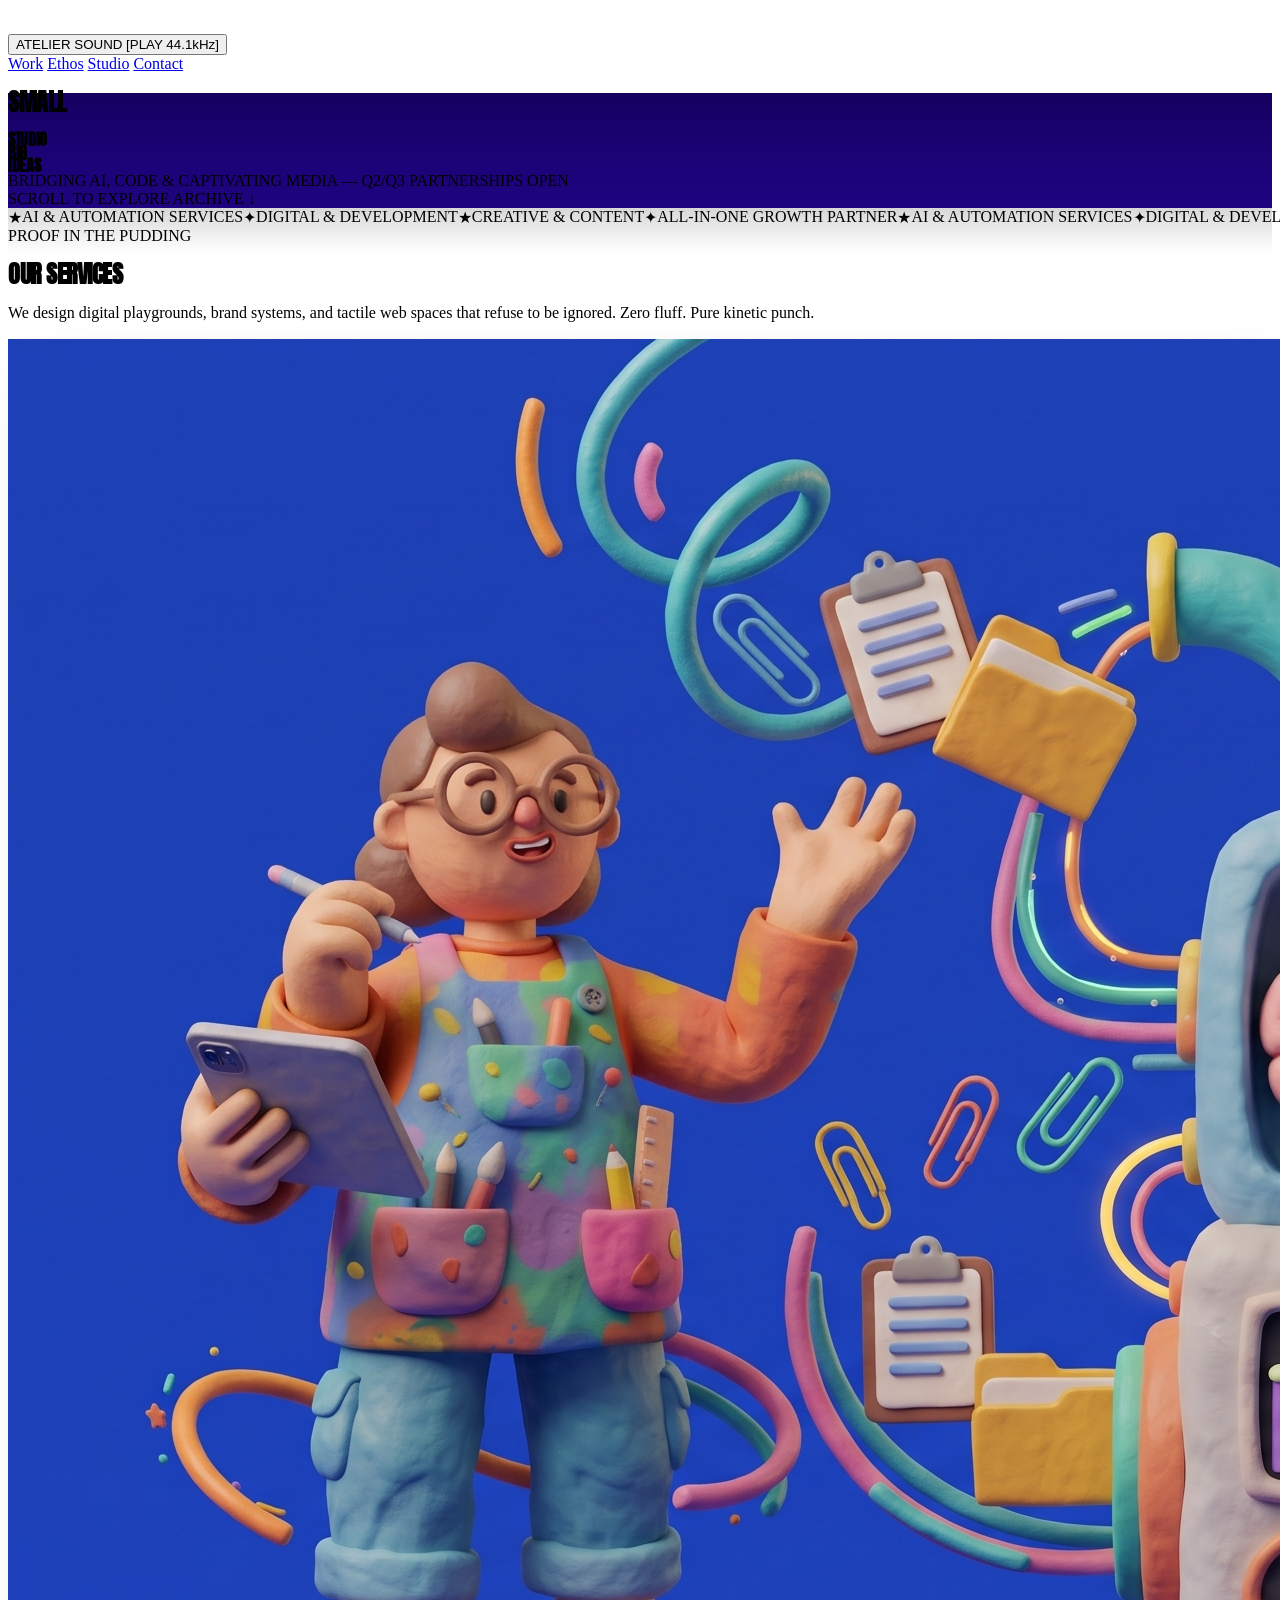
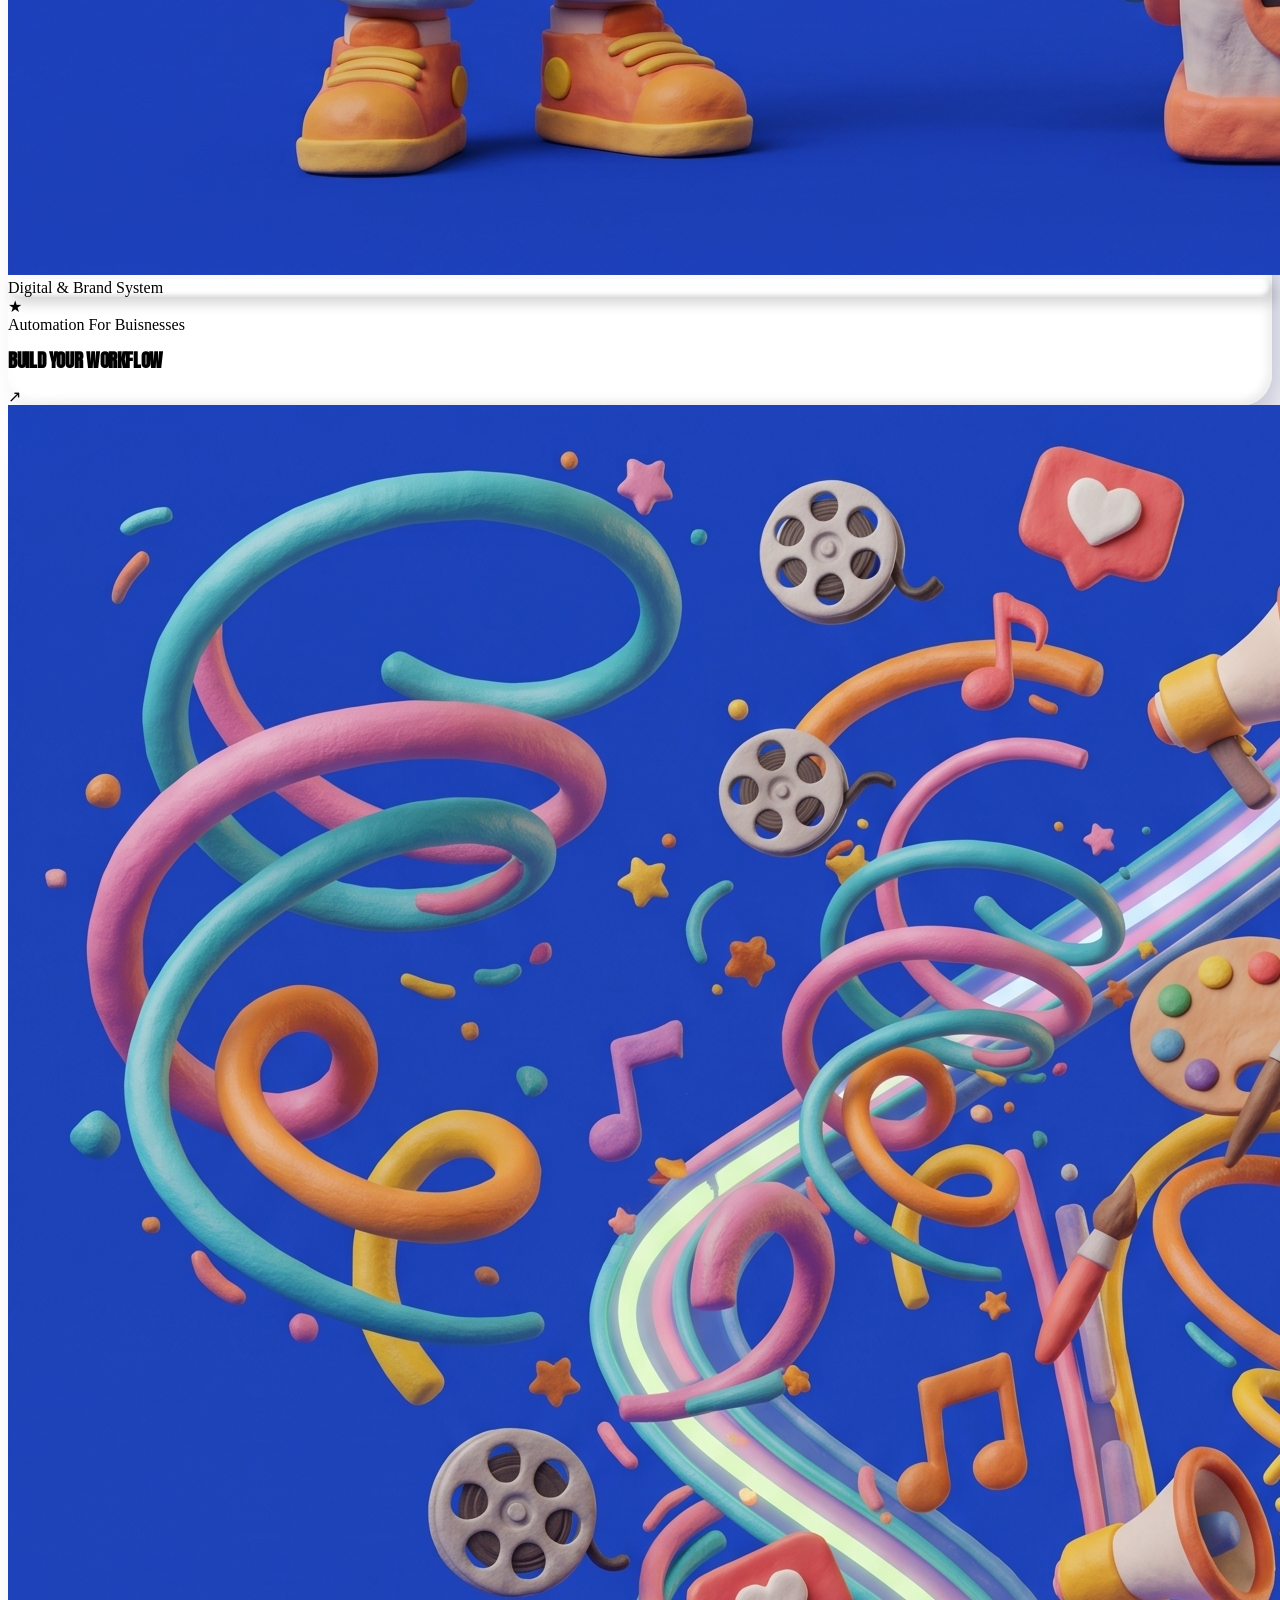
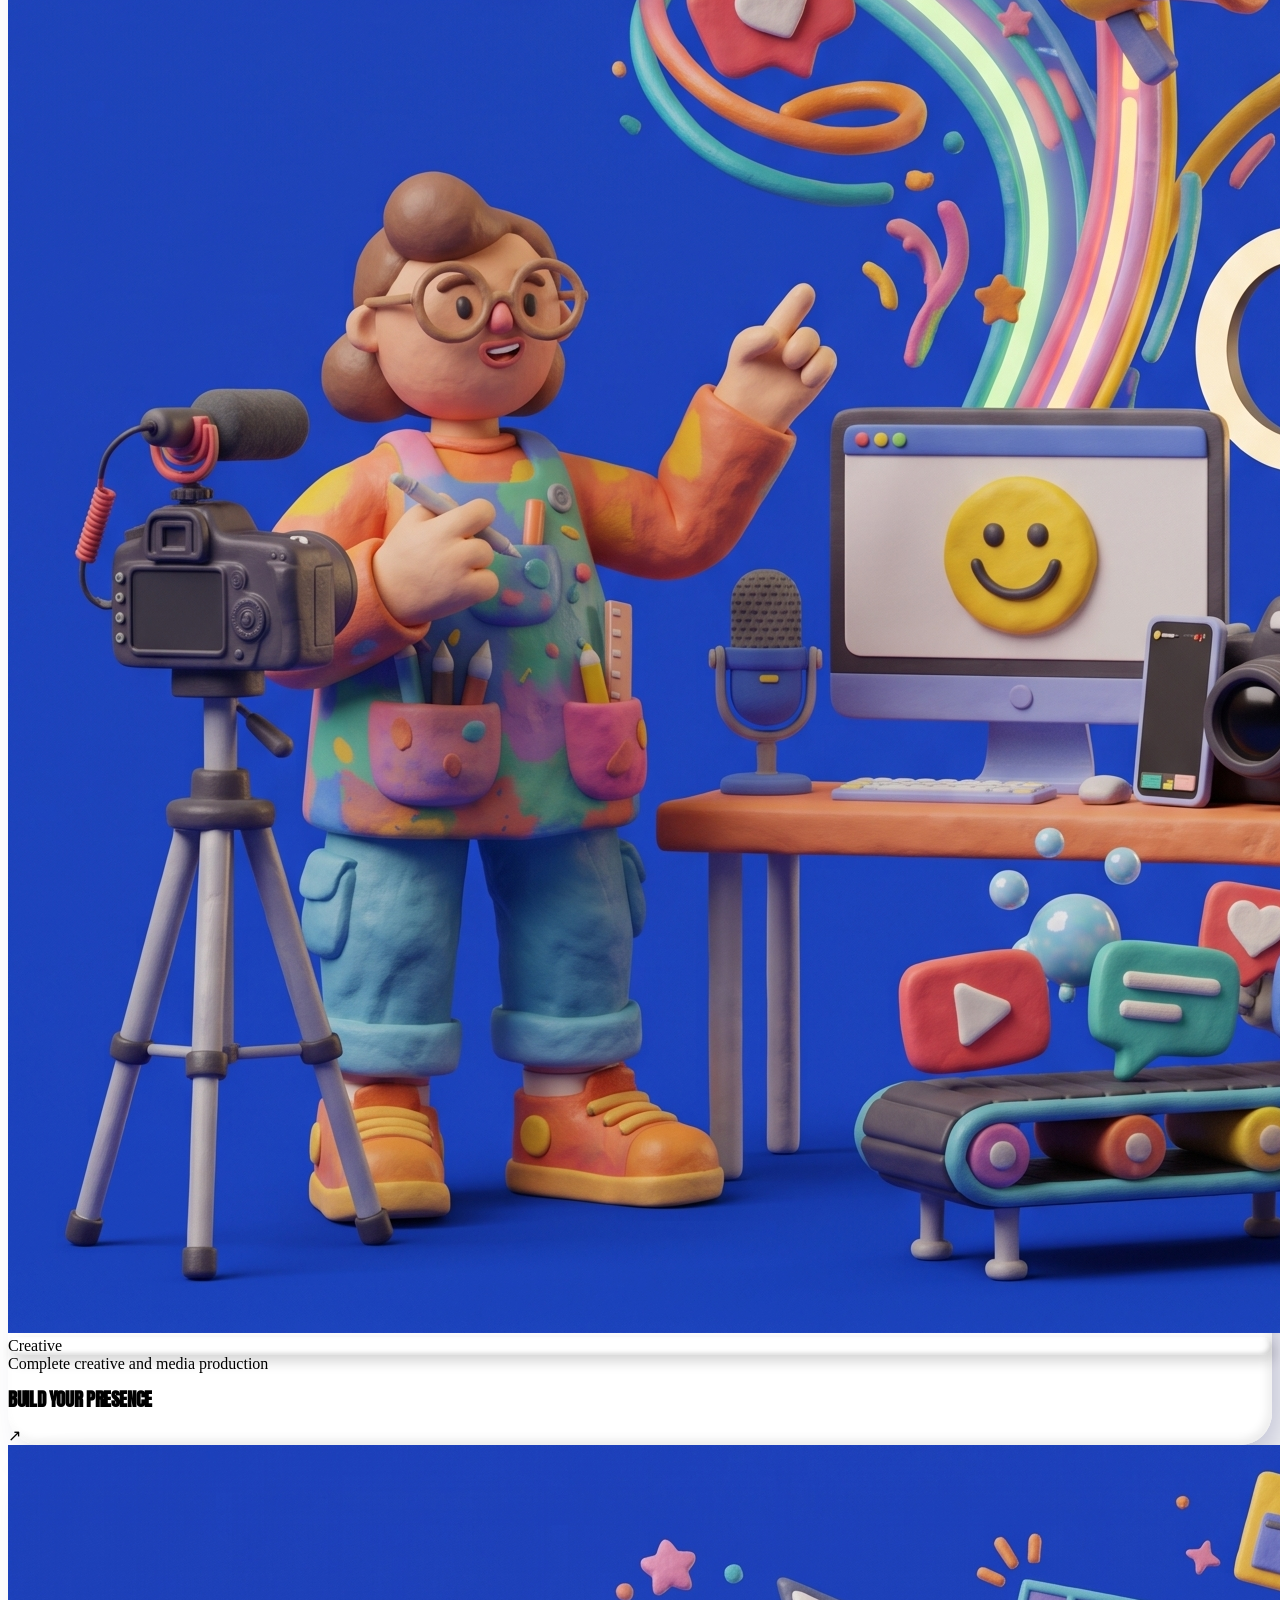
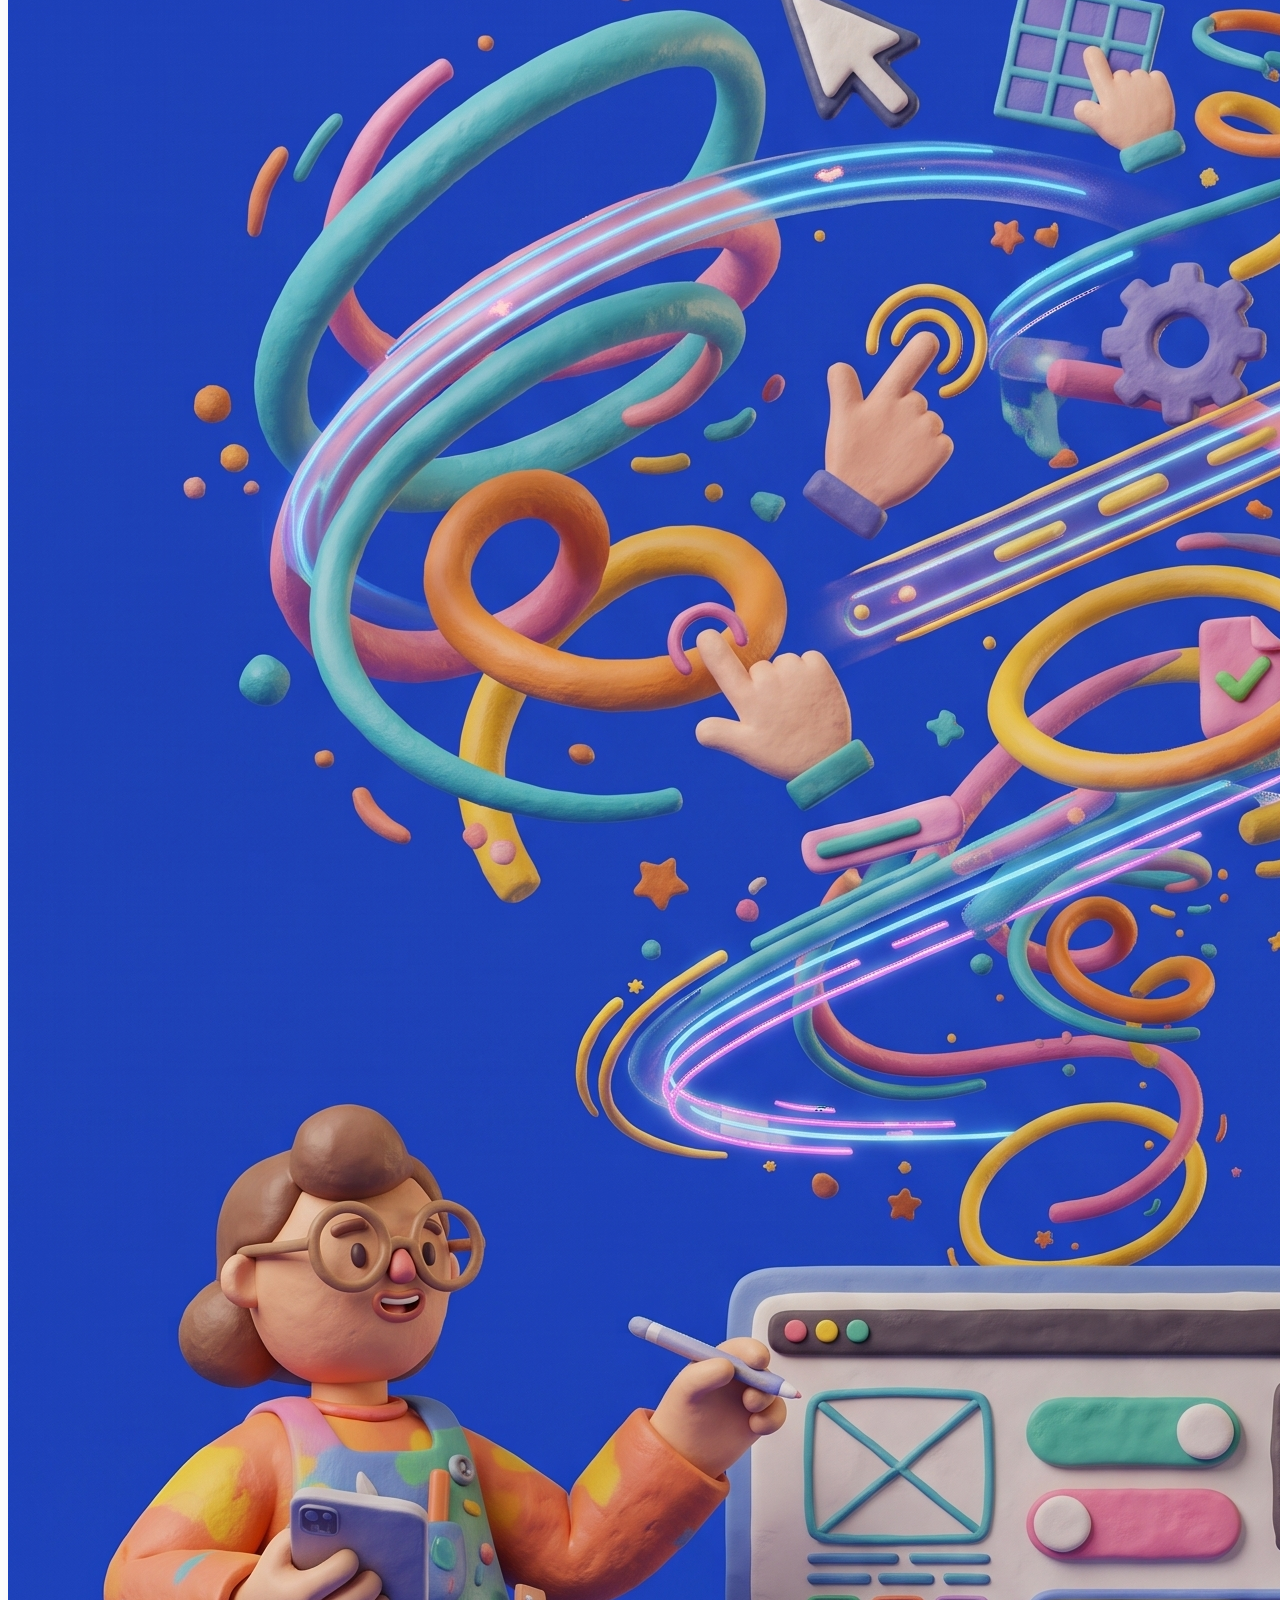
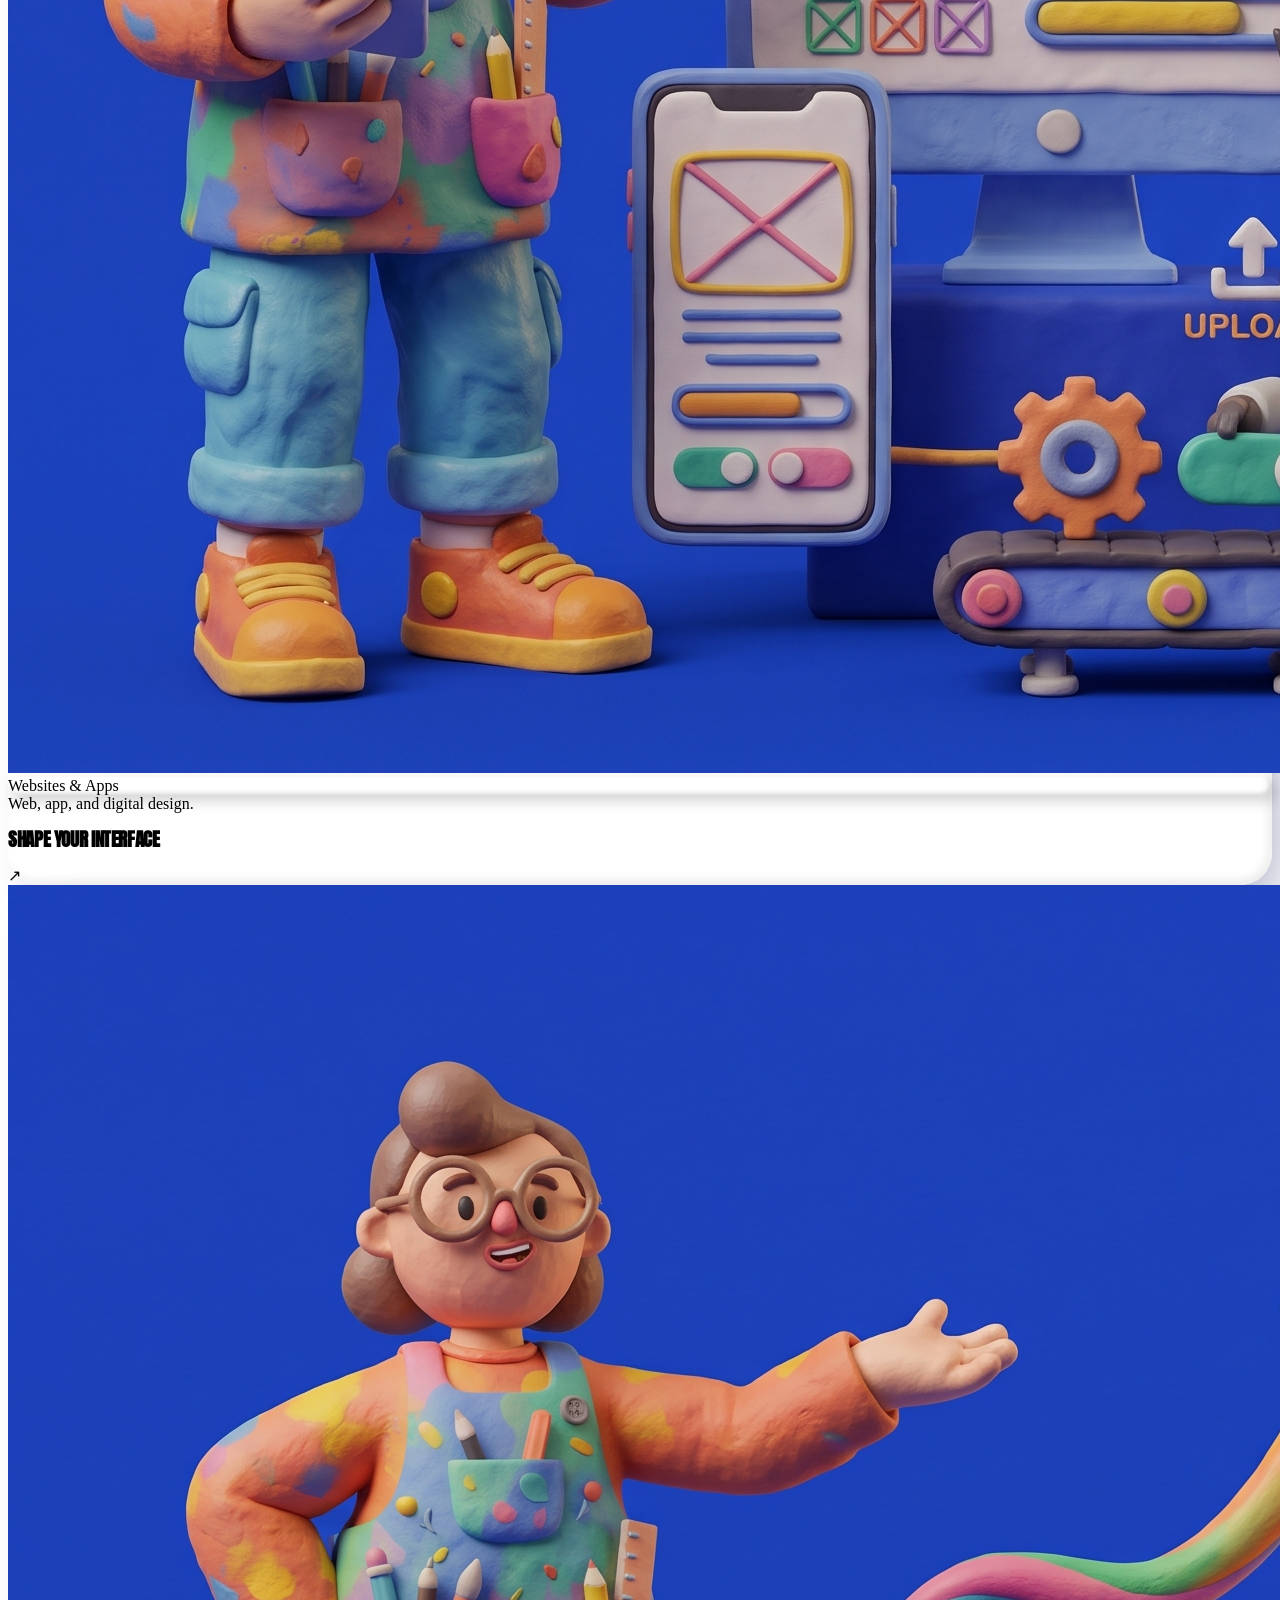
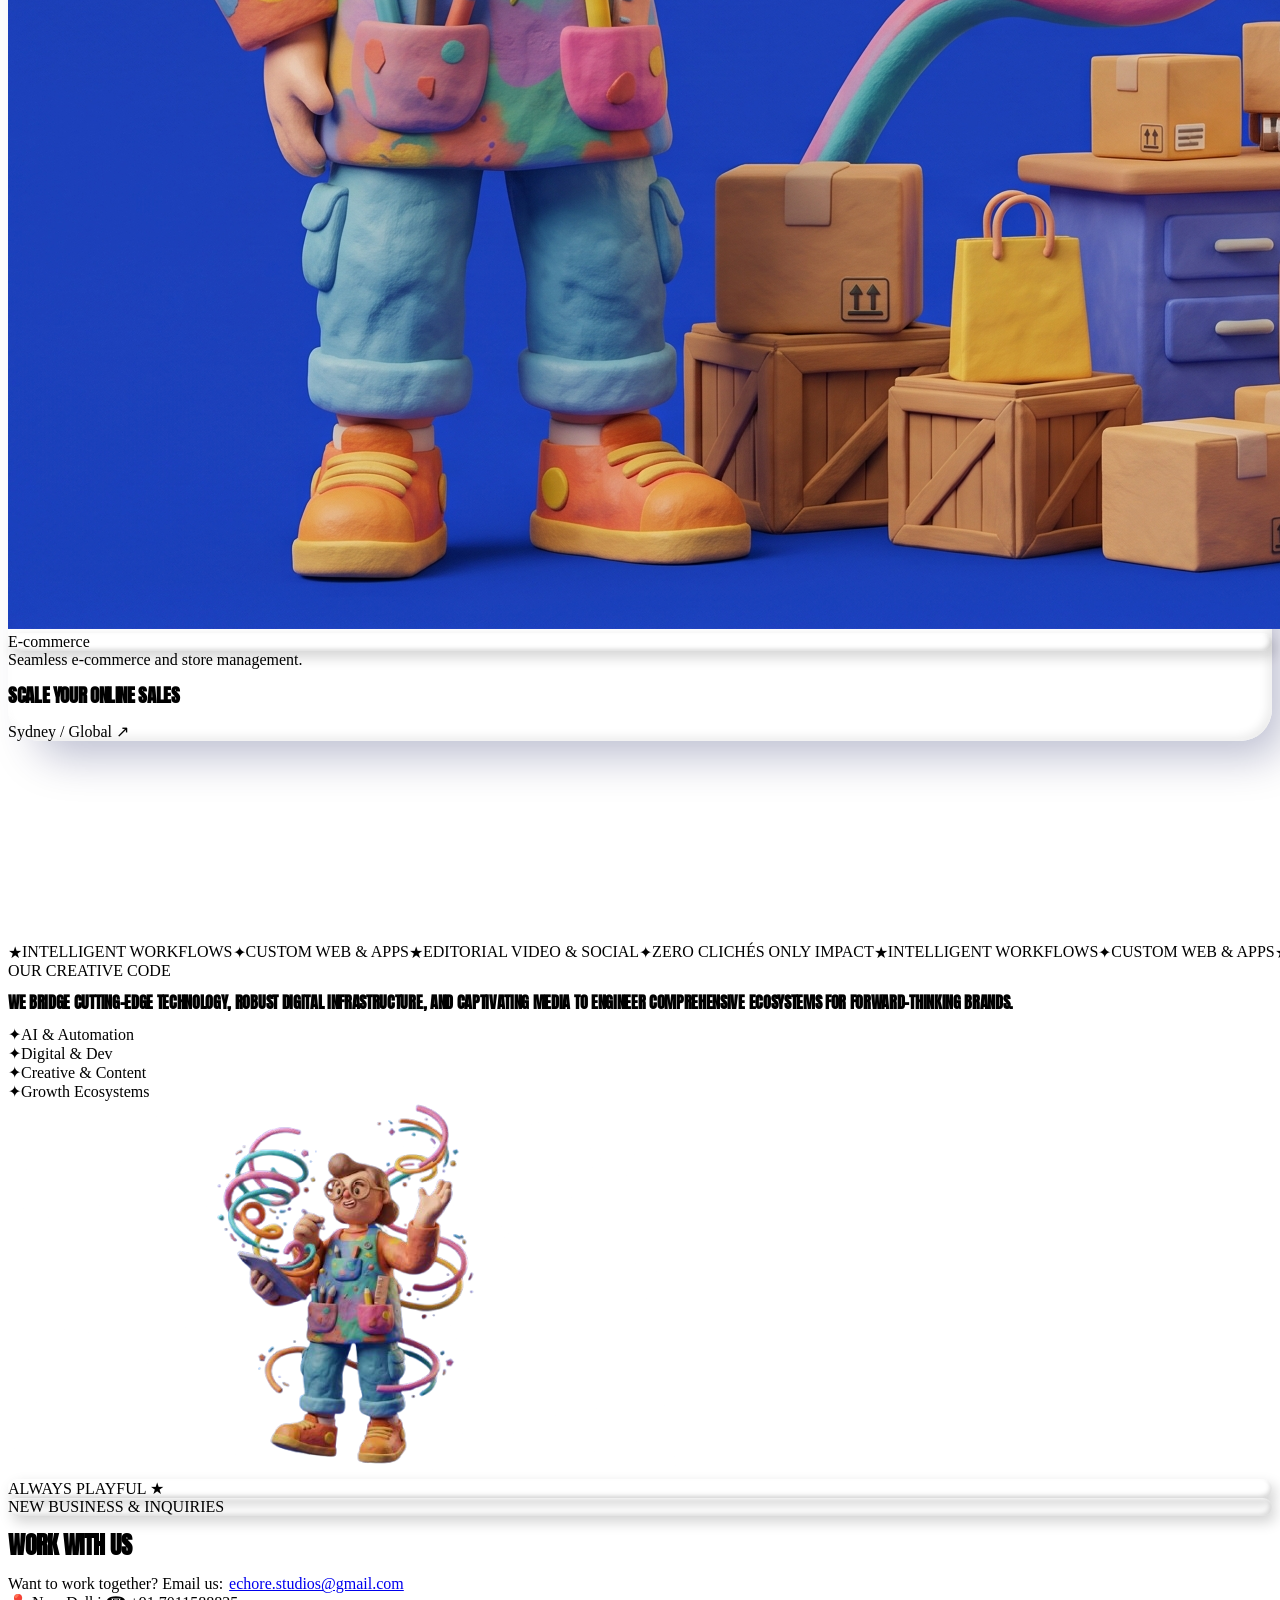
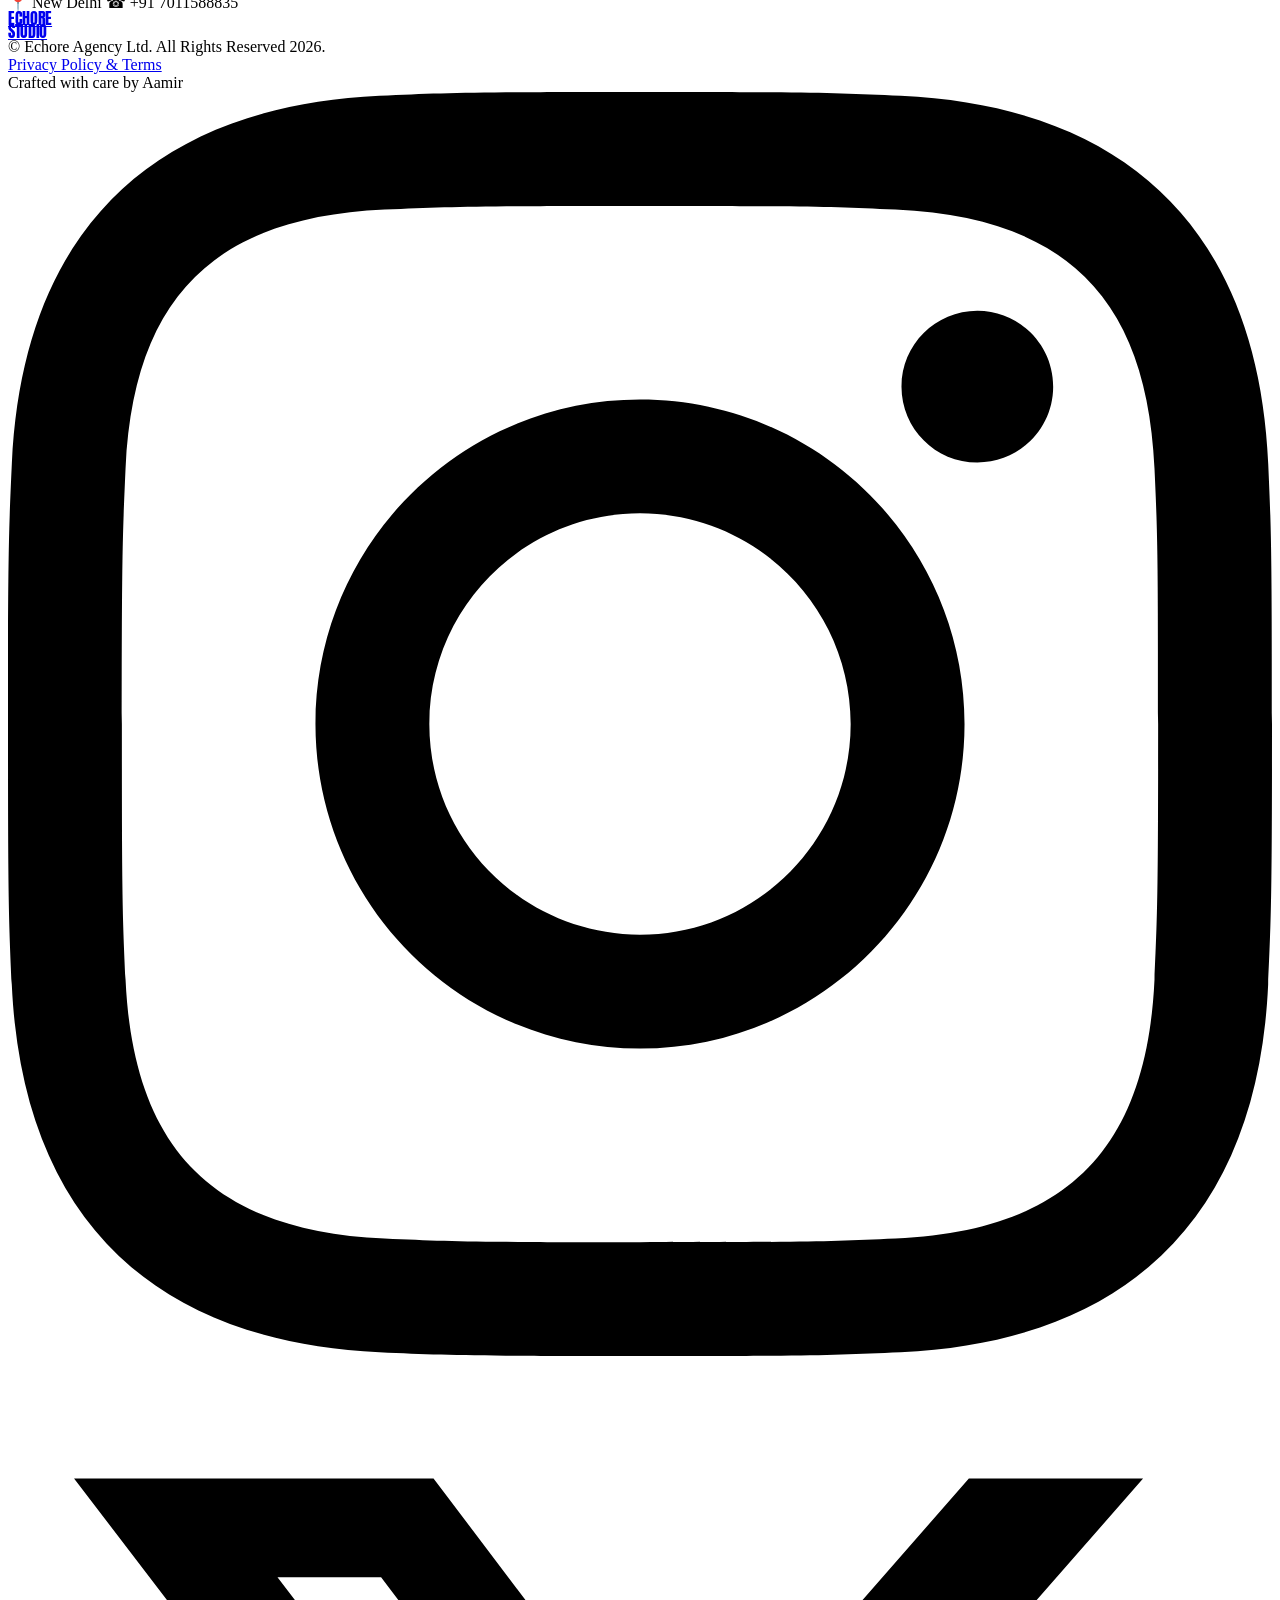
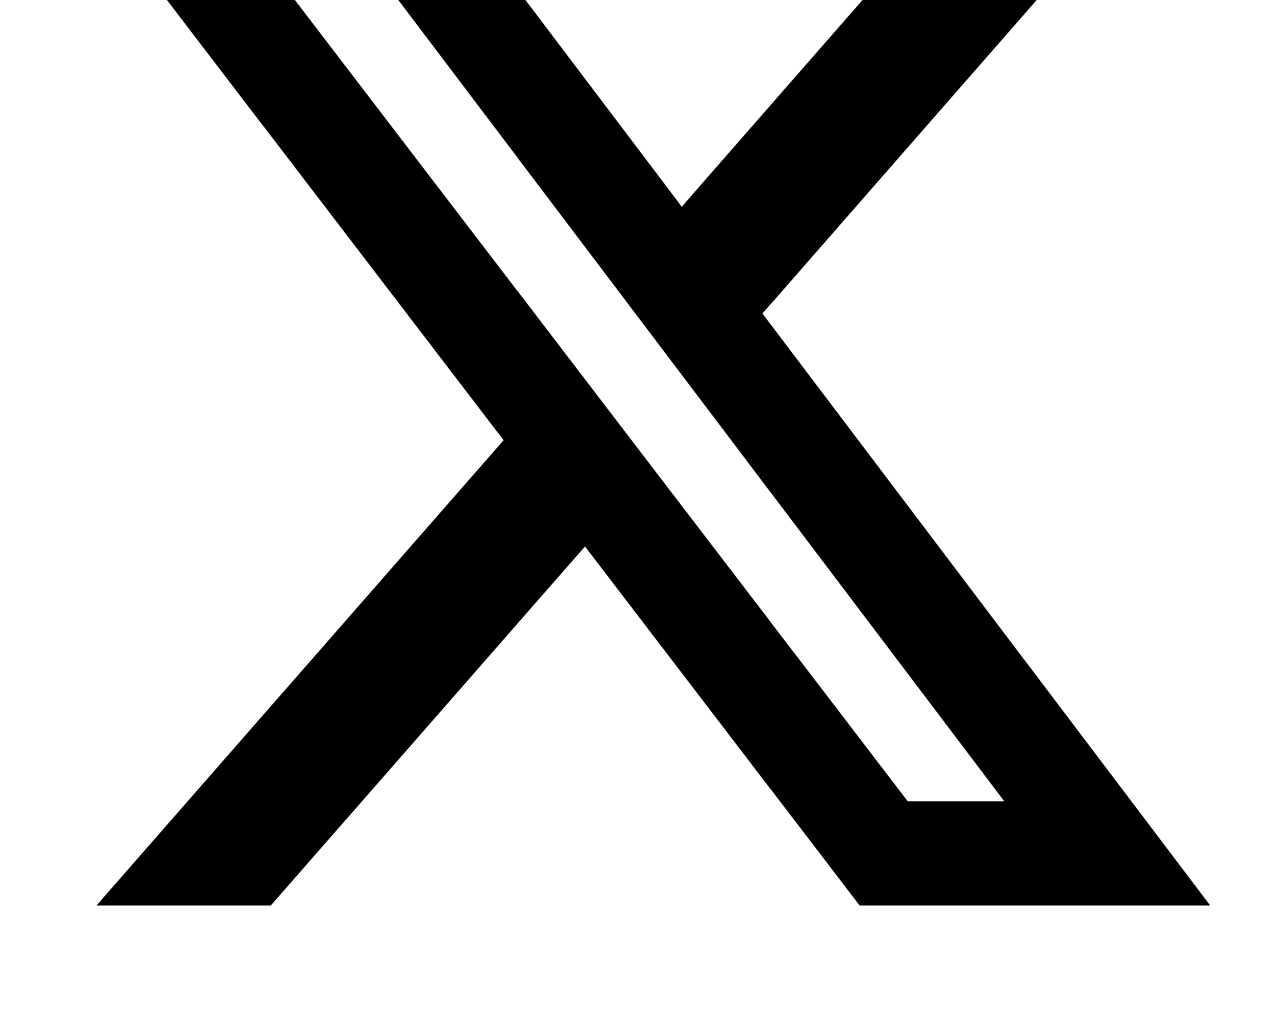
==== index.html @ fc2e3f2a "First Commit" ====
<!DOCTYPE html>
<html class="scroll-smooth" lang="en">
<head>
<meta charset="utf-8">
<meta content="width=device-width, initial-scale=1.0" name="viewport">
<title>Likely Story — Small Studio Big Ideas | Boutique Digital Atelier</title>
<script src="https://cdn.tailwindcss.com?plugins=forms,container-queries"></script>
<link href="https://fonts.googleapis.com" rel="preconnect">
<link crossorigin="" href="https://fonts.gstatic.com" rel="preconnect">
<link href="https://fonts.googleapis.com/css2?family=Anton&amp;family=Outfit:wght@400;500;600;700;800;900&amp;family=Syne:wght@700;800;900&amp;family=Plus+Jakarta+Sans:wght@400;500;600;700;800&amp;family=Space+Grotesk:wght@500;700&amp;display=swap" rel="stylesheet">

<script data-purpose="tailwind-config">
tailwind.config = {
  theme: {
    extend: {
      colors: {
        'electric-blue': '#3800ff',
        'deep-blue': '#2800cf',
        'neon-purple': '#5214FF',
        'neon-lime': '#E2FF3B',
        'bold-red': '#FF001F',
        'bubble-pink': '#FF65BE',
        'brand-dark': '#0a0a0c',
        'brand-yellow': '#FFDE59',
      },
      fontFamily: {
        display: ['Anton', 'Impact', 'Syne', 'sans-serif'],
        syne: ['Syne', 'sans-serif'],
        sans: ['Outfit', 'Plus Jakarta Sans', 'sans-serif'],
        mono: ['Space Grotesk', 'monospace'],
      }
    }
  }
}
</script>

<style data-purpose="masterwork-styles">
@font-face {
  font-family: 'Biomorph';
  src: url('BiomorphBoldDemo-8OvBM') format('truetype');
  font-weight: normal;
  font-style: normal;
  font-display: swap;
}

.hero-font-heavy {
  font-family: 'Moldie Demo', 'Biomorph', 'Anton', 'Impact', sans-serif;
  font-weight: bold;
  text-transform: uppercase;
  line-height: 0.9;
  letter-spacing: -0.02em;
}

@media (min-width: 640px) {
  .hero-font-heavy { line-height: 0.82; }
}

.brand-wordmark-angled {
  font-family: 'Anton', 'Impact', sans-serif;
  transform: rotate(-9deg);
  line-height: 0.82;
  letter-spacing: -0.02em;
}

/* HERO VIDEO BACKGROUND */
.hero-bg-image {
  background-color: #3800ff;
  position: relative;
  isolation: isolate;
}

.hero-video {
  position: absolute;
  inset: 0;
  width: 100%;
  height: 100%;
  object-fit: cover;
  object-position: center;
  z-index: -2;
  pointer-events: none;
}

.hero-bg-image::after {
  content: '';
  position: absolute;
  inset: 0;
  background: linear-gradient(
    180deg,
    rgba(10,10,20,0.20) 0%,
    rgba(10,10,20,0.45) 100%
  );
  z-index: -1;
  pointer-events: none;
}

.hero-top-scrim::before {
  content: '';
  position: absolute;
  inset: 0 0 auto 0;
  height: 160px;
  background: linear-gradient(180deg, rgba(0,0,0,0.55) 0%, rgba(0,0,0,0) 100%);
  pointer-events: none;
  z-index: 5;
}

.clay-card {
  background: rgba(255, 255, 255, 0.95);
  border-radius: 32px;
  box-shadow:
    20px 24px 45px -10px rgba(0, 10, 80, 0.28),
    inset 3px 3px 6px rgba(255, 255, 255, 0.9),
    inset -4px -4px 10px rgba(0, 0, 0, 0.08);
  transition: transform 0.45s cubic-bezier(0.175, 0.885, 0.32, 1.275), box-shadow 0.45s ease;
}

.clay-card:hover {
  transform: translateY(-8px) scale(1.015);
  box-shadow:
    24px 34px 55px -8px rgba(0, 10, 80, 0.36),
    inset 3px 3px 8px rgba(255, 255, 255, 0.95),
    inset -4px -4px 12px rgba(0, 0, 0, 0.12);
}







/* Colour tokens — override to re-skin the effect:
   --ink    main text colour (defaults to currentColor)
   --ink-2  primary accent   --ink-3  secondary accent */
:root { --ink: currentColor; --ink-2: #FF4FD8; --ink-3: #4FF8FF; }

/* 03 Teletype — typewriter with blinking caret (word must match the ch width) */
.fx-typewriter {
  box-sizing: content-box; /* the caret sits outside the character-count width */
  font: 600 24px/1.2 "JetBrains Mono", monospace;
  letter-spacing: 0;
  color: var(--ink);
  white-space: nowrap;
  overflow: hidden;
  width: 10ch; /* = number of characters typed */
  border-right: .55ch solid var(--ink-2);
  animation: fx-type 3.6s steps(10) infinite,
             fx-caret .65s steps(1) infinite;
}
@keyframes fx-type {
  0%, 8%    { width: 0; }
  55%, 100% { width: 10ch; }
}
@keyframes fx-caret {
  50% { border-color: transparent; }
}












.clay-badge {
  border-radius: 9999px;
  box-shadow:
    4px 6px 14px rgba(0, 0, 0, 0.18),
    inset 1.5px 1.5px 3px rgba(255, 255, 255, 0.8),
    inset -2px -2px 4px rgba(0, 0, 0, 0.15);
}

@keyframes marqueeRightToLeft {
  0% { transform: translateX(0); }
  100% { transform: translateX(-50%); }
}

.animate-marquee {
  display: flex;
  width: 200%;
  animation: marqueeRightToLeft 24s linear infinite;
}

.animate-marquee-reverse {
  display: flex;
  width: 200%;
  animation: marqueeRightToLeft 20s linear infinite reverse;
}

@keyframes floatSine {
  0%, 100% { transform: translateY(0px) rotate(0deg); }
  33% { transform: translateY(-16px) rotate(2deg); }
  66% { transform: translateY(10px) rotate(-1.5deg); }
}

@keyframes floatSineDelayed {
  0%, 100% { transform: translateY(0px) rotate(0deg); }
  40% { transform: translateY(-22px) rotate(-2.5deg); }
  80% { transform: translateY(8px) rotate(1.8deg); }
}

@keyframes bounceBadge {
  0%, 100% { transform: scale(1) rotate(-3deg); }
  50% { transform: scale(1.08) rotate(4deg); }
}

.animate-float-sine { animation: floatSine 6.8s ease-in-out infinite; }
.animate-float-delayed { animation: floatSineDelayed 7.6s ease-in-out infinite; }
.animate-bounce-badge { animation: bounceBadge 4.5s ease-in-out infinite; }

.hand-drawn-pill {
  border: 2px solid rgba(255, 255, 255, 0.95);
  border-radius: 54% 46% 52% 48% / 46% 54% 46% 54%;
  transform: rotate(-1.5deg);
  transition: all 0.35s cubic-bezier(0.2, 0.8, 0.2, 1);
}

.hand-drawn-pill:hover {
  transform: rotate(0deg) scale(1.07);
  background-color: #E2FF3B;
  color: #000;
  border-color: #E2FF3B;
  box-shadow: 0 10px 30px rgba(226, 255, 59, 0.4);
}

#custom-cursor {
  pointer-events: none;
  transition: transform 0.15s ease-out, opacity 0.2s ease;
  transform: translate(-50%, -50%);
}

[data-reveal] {
  opacity: 0;
  transform: translateY(48px);
  transition:
    opacity 0.9s cubic-bezier(0.16, 1, 0.3, 1),
    transform 0.9s cubic-bezier(0.16, 1, 0.3, 1);
  transition-delay: var(--reveal-delay, 0ms);
  will-change: opacity, transform;
}

[data-reveal].revealed {
  opacity: 1;
  transform: translateY(0);
}

[data-reveal="fade"] { transform: none; }
[data-reveal="slide-left"] { transform: translateX(-70px); }
[data-reveal="slide-left"].revealed { transform: translateX(0); }
[data-reveal="slide-right"] { transform: translateX(70px); }
[data-reveal="slide-right"].revealed { transform: translateX(0); }
[data-reveal="scale"] { transform: scale(0.85); }
[data-reveal="scale"].revealed { transform: scale(1); }

@media (prefers-reduced-motion: reduce) {
  [data-reveal] {
    opacity: 1 !important;
    transform: none !important;
    transition: none !important;
  }
}

#navbar {
  transition: background-color 0.35s ease, backdrop-filter 0.35s ease, border-color 0.35s ease;
}

/* LOGO MARQUEE */
.marquee-container {
  overflow: clip;
  position: relative;
  width: 100%;
}

.marquee {
  --gap: 48px;
  --speed: 28s;
  --direction: normal;
  --background: #b6858500;

  display: flex;
  align-items: center;
  width: max-content;
  animation-name: marquee-animation;
  animation-timing-function: linear;
  animation-iteration-count: infinite;
  animation-duration: var(--speed);
  animation-direction: var(--direction);
  background-color: var(--background);
  padding-left: var(--gap);
  gap: var(--gap);
}

.marquee img {
  height: 80px;
  width: auto;
  max-width: 140px;
  object-fit: contain;
  filter: grayscale(0%);
  opacity: 0.85;
  transition: transform 0.2s ease, filter 0.2s ease, opacity 0.2s ease;
}

.marquee img:hover {
  transform: scale(1.08);
  filter: grayscale(0%);
  opacity: 1;
}

@keyframes marquee-animation {
  to {
    transform: translateX(-50%);
  }
}

@media (max-width: 640px) {
  .marquee { --gap: 28px; }
  .marquee img { height: 38px; max-width: 100px; }
}
</style>
</head>

<body class="bg-electric-blue text-white selection:bg-neon-lime selection:text-black font-sans antialiased overflow-x-hidden relative">

<div class="fixed top-0 left-0 w-8 h-8 rounded-full bg-neon-lime mix-blend-difference pointer-events-none z-50 hidden sm:flex items-center justify-center opacity-80 transition-opacity" id="custom-cursor" style="left: 628px; top: 635px; transform: translate(-50%, -50%) scale(1); background-color: rgb(226, 255, 59);">
  <div class="w-2 h-2 rounded-full bg-black"></div>
</div>

<!-- BEGIN: Main Header -->
<header class="fixed top-0 left-0 right-0 z-50 px-3 sm:px-10 py-1.5 sm:py-2.5 flex items-center justify-between gap-2 bg-transparent border-b border-transparent" data-purpose="site-navigation" id="navbar">
  <a aria-label="Likely Story Homepage" class="flex flex-col select-none group focus:outline-none shrink-0" href="#hero">
    <div class="brand-wordmark-angled text-white font-extrabold text-base sm:text-xl tracking-tighter drop-shadow-md group-hover:scale-110 group-hover:rotate-0 transition-transform duration-300">
      <div>ECHORE</div>
      <div class="tracking-normal text-neon-lime">STUDIO</div>
    </div>
  </a>

  <button class="hidden md:flex items-center gap-2 px-3 py-1 rounded-full bg-white/10 hover:bg-neon-lime hover:text-black border border-white/30 transition-all text-[10px] font-mono font-bold tracking-wider uppercase group backdrop-blur-sm" id="reel-badge" onclick="toggleAudioPreview()">
    <span class="w-2 h-2 rounded-full bg-bold-red animate-pulse group-hover:bg-black"></span>
    <span id="reel-text">ATELIER SOUND [PLAY 44.1kHz]</span>
  </button>

  <nav class="flex items-center space-x-2.5 sm:space-x-8 text-[10px] sm:text-sm font-bold tracking-wider uppercase shrink-0">
    <a class="text-white hover:text-neon-lime transition-colors drop-shadow-md" href="#work">Work</a>
    <a class="text-white hover:text-neon-lime transition-colors drop-shadow-md" href="#ethos">Ethos</a>
    <a class="text-white hover:text-neon-lime transition-colors drop-shadow-md" href="#about">Studio</a>
    <a class="px-2.5 sm:px-4 py-1 sm:py-1.5 rounded-full bg-white text-black font-extrabold hover:bg-neon-lime hover:scale-105 transition-all text-[9px] sm:text-[11px] tracking-widest shadow-lg" href="#contact">Contact</a>
  </nav>
</header>

<main>
<!-- HERO SECTION -->
<section class="relative w-full min-h-[100svh] hero-bg-image hero-top-scrim overflow-hidden select-none flex flex-col pt-12 sm:pt-16 pb-4 sm:pb-8" data-purpose="hero-banner" id="hero">

  <!-- HERO BACKGROUND VIDEO -->
  <video class="hero-video" autoplay muted loop playsinline preload="auto" aria-hidden="true">
    <source src="herovid.mp4" type="video/mp4">
  </video>

  <div class="relative z-30 w-full max-w-[1920px] mx-auto px-4 sm:px-10 flex justify-end mb-3 sm:mb-0"></div>

  <div class="relative z-10 w-full max-w-[1920px] mx-auto px-4 sm:px-10 flex-1 flex flex-col justify-center gap-y-3 sm:gap-y-0 py-6 sm:py-10">
<!-- <h1 class="hero-font-heavy text-[#e1ff3c] text-[clamp(60px,16vw,320px)] tracking-tight drop-shadow-md">SMALL</h1>
    <div class="hero-font-heavy text-white text-[clamp(64px,10vw,340px)] tracking-tight drop-shadow-2xl">STUDIO</div>
    <div class="flex justify-end mt-1 sm:mt-0">
      <div class="text-right">
    <div class="hero-font-heavy text-[#e1ff3c] text-[clamp(64px,10vw,340px)] tracking-tighter drop-shadow-md">BIG</div>
        <div class="hero-font-heavy text-white text-[clamp(60px,16vw,320px)] tracking-tight drop-shadow-2xl">IDEAS</div> -->



<h1 class="hero-font-heavy text-[#e1ff3c] text-[clamp(60px,15vw,320px)] tracking-tight drop-shadow-md">SMALL</h1>
    <div class="hero-font-heavy text-white text-[clamp(64px,30vw,340px)] tracking-tight drop-shadow-2xl">STUDIO</div>
    <div class="flex justify-end mt-1 sm:mt-0">
      <div class="text-right">
    <div class="hero-font-heavy text-[#e1ff3c] text-[clamp(64px,30vw,340px)] tracking-tighter drop-shadow-md">BIG</div>
        <div class="hero-font-heavy text-white text-[clamp(60px,18vw,320px)] tracking-tight drop-shadow-2xl">IDEAS</div>






      </div>
    </div>
  </div>

  <div class="absolute bottom-[13%] sm:bottom-[10%] lg:bottom-[8%] left-[-8%] sm:left-[2%] md:left-[5%] lg:left-[7%] w-[28vw] sm:w-[36vw] md:w-[30vw] lg:w-[26vw] max-w-[400px] z-10 pointer-events-none animate-float-sine drop-shadow-[0_35px_35px_rgba(0,0,0,0.55)]"></div>

  <div class="hidden sm:flex absolute right-[4%] sm:right-[8%] top-[22%] w-[8vw] max-w-[110px] min-w-[55px] z-20 pointer-events-none animate-float-delayed flex-col items-center">
    <defs>
      <radialGradient cx="35%" cy="30%" id="orbGrad" r="65%">
        <stop offset="0%" stop-color="#ffffff"></stop>
        <stop offset="25%" stop-color="#b695e8"></stop>
        <stop offset="60%" stop-color="#4e3188"></stop>
        <stop offset="100%" stop-color="#231247"></stop>
      </radialGradient>
      <linearGradient id="bowlGrad" x1="0%" x2="100%" y1="0%" y2="100%">
        <stop offset="0%" stop-color="#ffb259"></stop>
        <stop offset="50%" stop-color="#e25d22"></stop>
        <stop offset="100%" stop-color="#b13309"></stop>
      </linearGradient>
      <linearGradient id="bottleGrad" x1="15%" x2="85%" y1="0%" y2="100%">
        <stop offset="0%" stop-color="#49386c"></stop>
        <stop offset="35%" stop-color="#1f1836"></stop>
        <stop offset="85%" stop-color="#0e0a1b"></stop>
        <stop offset="100%" stop-color="#2c224a"></stop>
      </linearGradient>
      <radialGradient cx="35%" cy="35%" id="yellowSphereGrad" r="60%">
        <stop offset="0%" stop-color="#fff88b"></stop>
        <stop offset="55%" stop-color="#f5a914"></stop>
        <stop offset="100%" stop-color="#a65d00"></stop>
      </radialGradient>
      <linearGradient id="pinkStarGrad" x1="0%" x2="100%" y1="0%" y2="100%">
        <stop offset="0%" stop-color="#ffc8dd"></stop>
        <stop offset="50%" stop-color="#f78da7"></stop>
        <stop offset="100%" stop-color="#b84668"></stop>
      </linearGradient>
    </defs>
    <g transform="translate(80, 50)">
      <circle cx="0" cy="0" fill="url(#orbGrad)" r="42"></circle>
      <path d="M-40 -4 C-10 -35 25 -32 40 -10 C32 10 -5 5 -40 -4 Z" fill="#ffffff" opacity="0.9"></path>
      <path d="M-38 10 C-15 28 20 28 39 8 C33 28 -8 32 -38 10 Z" fill="#ff702e"></path>
      <circle cx="-16" cy="-18" fill="#ffffff" opacity="0.8" r="7"></circle>
    </g>
    <g transform="translate(80, 155)">
      <rect fill="#e0e0e0" height="18" rx="5" width="12" x="-6" y="-22"></rect>
      <rect fill="#4d94ff" height="7" rx="3.5" width="36" x="-18" y="-7"></rect>
      <path d="M-55 0 C-55 45 55 45 55 0 Z" fill="url(#bowlGrad)"></path>
      <path d="M-32 12 C-15 28 0 10 18 20 C28 26 35 15 42 12" fill="none" opacity="0.75" stroke="#ffffff" stroke-linecap="round" stroke-width="4.5"></path>
      <ellipse cx="0" cy="0" fill="#f89b4b" rx="55" ry="9"></ellipse>
    </g>
    <g transform="translate(80, 275)">
      <path d="M-10 -75 L10 -75 L12 -45 L-12 -45 Z" fill="#2d224d"></path>
      <ellipse cx="0" cy="-75" fill="#7561a3" rx="14" ry="4.5"></ellipse>
      <path d="M-12 -45 C-12 -25 -38 -10 -38 25 C-38 55 38 55 38 25 C38 -10 12 -25 12 -45 Z" fill="url(#bottleGrad)"></path>
      <path d="M-28 10 C-32 24 -28 38 -22 42" opacity="0.45" stroke="#ffffff" stroke-linecap="round" stroke-width="3"></path>
    </g>
    <g transform="translate(80, 370)">
      <circle cx="0" cy="0" fill="url(#yellowSphereGrad)" r="19"></circle>
      <circle cx="-7" cy="-7" fill="#ffffff" opacity="0.6" r="4.5"></circle>
    </g>
    <g transform="translate(80, 440)">
      <path d="M-45 -18 L15 -42 L48 -5 L22 35 L-38 28 Z" fill="url(#pinkStarGrad)"></path>
      <path d="M-45 -18 L-8 -2 L-38 28 Z" fill="#eb7391"></path>
      <path d="M-8 -2 L48 -5 L22 35 Z" fill="#ffaec3"></path>
      <path d="M-8 -2 L15 -42 L48 -5 Z" fill="#ffffff" opacity="0.4"></path>
    </g>
  </div>

  <div class="relative z-30 px-4 sm:px-12 w-full max-w-[1920px] mx-auto flex flex-col sm:flex-row items-start sm:items-center justify-between gap-2 sm:gap-4 mt-4 sm:mt-0">
    <div class="flex items-center gap-2 sm:gap-3">
      <span class="w-2.5 h-2.5 sm:w-3 sm:h-3 rounded-full bg-neon-lime inline-block animate-ping shrink-0"></span>
      <span class="font-mono text-[9px] sm:text-xs uppercase tracking-widest text-white/90 drop-shadow-md">BRIDGING AI, CODE &amp; CAPTIVATING MEDIA — Q2/Q3 PARTNERSHIPS OPEN</span>
    </div>
    <div class="text-[9px] sm:text-xs font-mono uppercase tracking-widest text-white/70 drop-shadow-md">SCROLL TO EXPLORE ARCHIVE ↓</div>
  </div>
</section>

<div class="w-full bg-black py-4 sm:py-5 overflow-hidden border-y-2 border-neon-lime select-none z-30 relative">
  <div class="animate-marquee whitespace-nowrap flex items-center font-display uppercase text-2xl sm:text-4xl tracking-tight text-white">
    <span class="mx-4 text-neon-lime">★</span> AI &amp; AUTOMATION SERVICES
    <span class="mx-4 text-bubble-pink">✦</span> DIGITAL &amp; DEVELOPMENT
    <span class="mx-4 text-neon-lime">★</span> CREATIVE &amp; CONTENT
    <span class="mx-4 text-neon-purple">✦</span> ALL-IN-ONE GROWTH PARTNER
    <span class="mx-4 text-neon-lime">★</span> AI &amp; AUTOMATION SERVICES
    <span class="mx-4 text-bubble-pink">✦</span> DIGITAL &amp; DEVELOPMENT
    <span class="mx-4 text-neon-lime">★</span> CREATIVE &amp; CONTENT
    <span class="mx-4 text-neon-purple">✦</span> ALL-IN-ONE GROWTH PARTNER
  </div>
</div>

<section class="py-24 sm:py-32 bg-white text-brand-dark rounded-t-[44px] sm:rounded-t-[72px] relative z-20 shadow-2xl overflow-hidden" data-purpose="portfolio-work-showcase" id="work">
  <div class="absolute -top-40 right-[-100px] w-96 h-96 bg-neon-purple/10 rounded-full blur-3xl pointer-events-none"></div>
  <div class="max-w-[1440px] mx-auto px-6 sm:px-12">

    <div data-reveal class="flex flex-col lg:flex-row lg:items-end justify-between mb-16 sm:mb-24 pb-8 border-b-4 border-black gap-6">
      <div>
        <div class="flex items-center gap-3 mb-3 flex-wrap">
          <span class="px-3.5 py-1 rounded-full bg-bold-red text-white font-mono text-xs font-bold tracking-widest uppercase">PROOF IN THE PUDDING</span>
        </div>
        <h2 class="hero-font-heavy text-5xl sm:text-7xl md:text-8xl lg:text-9xl uppercase text-black tracking-tight leading-[0.82]">OUR Services</h2>
      </div>
      <div class="max-w-md">
        <p class="text-gray-700 text-base sm:text-xl font-medium leading-relaxed">We design digital playgrounds, brand systems, and tactile web spaces that refuse to be ignored. Zero fluff. Pure kinetic punch.</p>
      </div>
    </div>

    <div class="grid grid-cols-1 md:grid-cols-12 gap-8 sm:gap-10" data-reveal-group>

      <article data-reveal class="md:col-span-7 group clay-card p-4 sm:p-6 cursor-pointer" data-purpose="portfolio-card">
        <div class="relative w-full aspect-[16/11] rounded-2xl overflow-hidden bg-neutral-900 shadow-inner">
          <img alt="Askonas Holt - Classical arts and ballet choreography" class="w-full h-full object-cover group-hover:scale-105 transition-transform duration-700 ease-out" loading="lazy" src="auto.png">
          <div class="absolute top-4 left-4 clay-badge bg-black/85 backdrop-blur-md px-4 py-1.5 text-xs font-mono font-bold text-white uppercase tracking-wider">Digital &amp; Brand System</div>
          <div class="absolute bottom-4 right-4 bg-neon-lime text-black font-extrabold text-xs px-3 py-1 rounded-full font-mono uppercase tracking-widest shadow-md">★</div>
        </div>
        <div class="pt-6 pb-2 flex flex-col sm:flex-row sm:items-end justify-between gap-4">
          <div>
            <span class="text-xs font-mono uppercase tracking-widest text-electric-blue font-bold">Automation For Buisnesses</span>
            <h3 class="hero-font-heavy text-3xl sm:text-4xl md:text-5xl uppercase tracking-tight text-black group-hover:text-electric-blue transition-colors">Build Your Workflow</h3>
          </div>
          <div class="flex items-center gap-3">
            <span class="text-xs font-mono uppercase font-bold text-gray-500"></span>
            <span class="w-12 h-12 rounded-full bg-black text-white flex items-center justify-center font-bold text-sm group-hover:bg-electric-blue group-hover:scale-110 transition-all shadow-md">↗</span>
          </div>
        </div>
      </article>

      <article data-reveal class="md:col-span-5 md:mt-12 group clay-card p-4 sm:p-6 cursor-pointer" data-purpose="portfolio-card">
        <div class="relative w-full aspect-[4/5] rounded-2xl overflow-hidden bg-neutral-900 shadow-inner">
          <img alt="Novo Banking - Mobile fintech UI and brand identity" class="w-full h-full object-cover group-hover:scale-105 transition-transform duration-700 ease-out" loading="lazy" src="creative.png">
          <div class="absolute top-4 left-4 clay-badge bg-electric-blue text-white px-3.5 py-1 text-xs font-mono font-bold uppercase tracking-wider">Creative</div>
        </div>
        <div class="pt-6 pb-2 flex items-end justify-between">
          <div>
            <span class="text-xs font-mono uppercase tracking-widest text-electric-blue font-bold">Complete creative and media production</span>
            <h3 class="hero-font-heavy text-3xl sm:text-4xl uppercase tracking-tight text-black group-hover:text-electric-blue transition-colors">Build Your Presence</h3>
          </div>
          <span class="w-11 h-11 rounded-full bg-black text-white flex items-center justify-center font-bold text-sm group-hover:bg-neon-lime group-hover:text-black group-hover:scale-110 transition-all shadow-md">↗</span>
        </div>
      </article>

      <article data-reveal class="md:col-span-5 group clay-card p-4 sm:p-6 cursor-pointer" data-purpose="portfolio-card">
        <div class="relative w-full aspect-[4/5] rounded-2xl overflow-hidden bg-neutral-900 shadow-inner">
          <img alt="Bertch Capital - Modern industrial architecture" class="w-full h-full object-cover group-hover:scale-105 transition-transform duration-700 ease-out" loading="lazy" src="web.png">
          <div class="absolute top-4 left-4 clay-badge bg-black/85 backdrop-blur-md px-3.5 py-1 text-xs font-mono font-bold text-white uppercase tracking-wider">Websites & Apps</div>
        </div>
        <div class="pt-6 pb-2 flex items-end justify-between">
          <div>
            <span class="text-xs font-mono uppercase tracking-widest text-electric-blue font-bold">Web, app, and digital design.</span>
            <h3 class="hero-font-heavy text-3xl sm:text-4xl uppercase tracking-tight text-black group-hover:text-electric-blue transition-colors">Shape Your Interface</h3>
          </div>
          <span class="w-11 h-11 rounded-full bg-black text-white flex items-center justify-center font-bold text-sm group-hover:bg-electric-blue group-hover:scale-110 transition-all shadow-md">↗</span>
        </div>
      </article>

      <article data-reveal class="md:col-span-7 group clay-card p-4 sm:p-6 cursor-pointer" data-purpose="portfolio-card">
        <div class="relative w-full aspect-[16/11] rounded-2xl overflow-hidden bg-neutral-900 shadow-inner">
          <img alt="Our Revolution - Beverage storytelling and vivid lifestyle photography" class="w-full h-full object-cover group-hover:scale-105 transition-transform duration-700 ease-out" loading="lazy" src="ecom.png">
          <div class="absolute top-4 left-4 clay-badge bg-bubble-pink text-black px-4 py-1 text-xs font-mono font-bold uppercase tracking-wider">E-commerce</div>
        </div>
        <div class="pt-6 pb-2 flex flex-col sm:flex-row sm:items-end justify-between gap-4">
          <div>
            <span class="text-xs font-mono uppercase tracking-widest text-electric-blue font-bold">Seamless e-commerce and store management.</span>
            <h3 class="hero-font-heavy text-3xl sm:text-4xl md:text-5xl uppercase tracking-tight text-black group-hover:text-electric-blue transition-colors">Scale Your Online Sales</h3>
          </div>
          <div class="flex items-center gap-3">
            <span class="text-xs font-mono uppercase font-bold text-gray-500">Sydney / Global</span>
            <span class="w-12 h-12 rounded-full bg-black text-white flex items-center justify-center font-bold text-sm group-hover:bg-electric-blue group-hover:scale-110 transition-all shadow-md">↗</span>
          </div>
        </div>
      </article>

      <article data-reveal="scale" class="md:col-span-12 group clay-card p-6 sm:p-10 bg-gradient-to-br from-neutral-900 to-black text-white cursor-pointer relative overflow-hidden" data-purpose="portfolio-featured-wide">
        <div class="grid grid-cols-1 lg:grid-cols-12 gap-8 items-center relative z-10">
          <div class="lg:col-span-5 flex flex-col justify-center">
            <div class="flex items-center gap-3 mb-4 flex-wrap">
              <span class="px-3.5 py-1 rounded-full bg-neon-lime text-black font-mono text-xs font-extrabold uppercase">MEET THE TEAM</span>
              <span class="text-xs font-mono text-neutral-400 uppercase">BEHIND ECHORE</span>
            </div>
            <h3 class="hero-font-heavy text-4xl sm:text-6xl uppercase tracking-tight text-white mb-4">THE MAKERS</h3>
            <p class="text-neutral-300 text-base sm:text-lg mb-6 leading-relaxed">A multidisciplinary collective of digital architects, creative strategists, and automation experts leveraging cutting-edge tools to scale your brand's digital presence.</p>
            <div class="flex flex-wrap gap-3 font-mono text-xs uppercase tracking-wider text-neon-lime">
              <span class="px-3 py-1 rounded-md bg-white/10">#AIAUTOMATION</span>
              <span class="px-3 py-1 rounded-md bg-white/10">#CREATIVESTUDIO</span>
              <span class="px-3 py-1 rounded-md bg-white/10">#DIGITALDESIGN</span>
            </div>
          </div>

          <div class="lg:col-span-7 rounded-2xl overflow-hidden shadow-2xl border border-white/15 bg-white flex items-center justify-center min-h-[240px] sm:min-h-[280px]">
            <div class="marquee-container">
              <div class="marquee">
                <img src="https://cdn.brandfetch.io/openai.com/logo?c=1id9gSQYSNw8Mf4xwCA" alt="openai">
                <img src="https://cdn.brandfetch.io/anthropic.com/logo?c=1id9gSQYSNw8Mf4xwCA" alt="anthropic">
                <img src="https://cdn.brandfetch.io/claude.com/logo?c=1id9gSQYSNw8Mf4xwCA" alt="claude">
                <img src="https://cdn.brandfetch.io/n8n.io/logo?c=1id9gSQYSNw8Mf4xwCA" alt="n8n.io">
                <img src="https://cdn.brandfetch.io/fkrt.it/logo?c=1id9gSQYSNw8Mf4xwCA" alt="Flipkart">
                <img src="https://cdn.brandfetch.io/meesho.com/logo?c=1id9gSQYSNw8Mf4xwCA" alt="Meesho">
                <img src="https://cdn.brandfetch.io/photoshop.com/logo?c=1id9gSQYSNw8Mf4xwCA" alt="Photoshop">
                <img src="https://cdn.brandfetch.io/adobe.com/logo?c=1id9gSQYSNw8Mf4xwCA" alt="Adobe">
                <img src="https://cdn.brandfetch.io/meta.ai/logo?c=1id9gSQYSNw8Mf4xwCA" alt="Meta.ai">
                <img src="https://cdn.brandfetch.io/wa.me/logo?c=1id9gSQYSNw8Mf4xwCA" alt="WhatsApp">
                <img src="https://cdn.brandfetch.io/canvadesign.com/logo?c=1id9gSQYSNw8Mf4xwCA" alt="Canva">
                <img src="https://cdn.brandfetch.io/openai.com/logo?c=1id9gSQYSNw8Mf4xwCA" alt="openai">
                <img src="https://cdn.brandfetch.io/anthropic.com/logo?c=1id9gSQYSNw8Mf4xwCA" alt="anthropic">
                <img src="https://cdn.brandfetch.io/claude.com/logo?c=1id9gSQYSNw8Mf4xwCA" alt="claude">
                <img src="https://cdn.brandfetch.io/n8n.io/logo?c=1id9gSQYSNw8Mf4xwCA" alt="n8n.io">
                <img src="https://cdn.brandfetch.io/fkrt.it/logo?c=1id9gSQYSNw8Mf4xwCA" alt="Flipkart">
                <img src="https://cdn.brandfetch.io/meesho.com/logo?c=1id9gSQYSNw8Mf4xwCA" alt="Meesho">
                <img src="https://cdn.brandfetch.io/photoshop.com/logo?c=1id9gSQYSNw8Mf4xwCA" alt="Photoshop">
                <img src="https://cdn.brandfetch.io/adobe.com/logo?c=1id9gSQYSNw8Mf4xwCA" alt="Adobe">
                <img src="https://cdn.brandfetch.io/meta.ai/logo?c=1id9gSQYSNw8Mf4xwCA" alt="Meta.ai">
                <img src="https://cdn.brandfetch.io/wa.me/logo?c=1id9gSQYSNw8Mf4xwCA" alt="WhatsApp">
                <img src="https://cdn.brandfetch.io/canvadesign.com/logo?c=1id9gSQYSNw8Mf4xwCA" alt="Canva">
              </div>
            </div>
          </div>
        </div>
      </article>

      <article data-reveal class="md:col-span-6 group clay-card p-4 sm:p-6 cursor-pointer" data-purpose="portfolio-card">
        <!-- Original card content was commented out in the supplied HTML. -->
      </article>

    </div>
  </div>
</section>

<div class="w-full bg-electric-blue py-4 sm:py-5 overflow-hidden border-y-2 border-white/20 select-none z-30 relative">
  <div class="animate-marquee-reverse whitespace-nowrap flex items-center font-display uppercase text-2xl sm:text-4xl tracking-tight text-white">
    <span class="mx-4 text-neon-lime">★</span> INTELLIGENT WORKFLOWS
    <span class="mx-4 text-white">✦</span> CUSTOM WEB &amp; APPS
    <span class="mx-4 text-neon-lime">★</span> EDITORIAL VIDEO &amp; SOCIAL
    <span class="mx-4 text-bubble-pink">✦</span> ZERO CLICHÉS ONLY IMPACT
    <span class="mx-4 text-neon-lime">★</span> INTELLIGENT WORKFLOWS
    <span class="mx-4 text-white">✦</span> CUSTOM WEB &amp; APPS
    <span class="mx-4 text-neon-lime">★</span> EDITORIAL VIDEO &amp; SOCIAL
    <span class="mx-4 text-bubble-pink">✦</span> ZERO CLICHÉS ONLY IMPACT
  </div>
</div>

<section class="py-24 sm:py-36 bg-brand-dark text-white relative z-10 overflow-hidden" data-purpose="agency-ethos" id="ethos">
  <div class="max-w-[1440px] mx-auto px-6 sm:px-12 relative z-10">
    <div class="grid grid-cols-1 lg:grid-cols-12 gap-12 lg:gap-8 items-center">
      <div data-reveal="slide-left" class="lg:col-span-7">
        <div class="flex items-center gap-3 mb-6">
          <span class="w-3 h-3 rounded-full bg-neon-lime"></span>
          <span class="text-neon-lime font-mono font-bold tracking-widest text-xs uppercase">OUR CREATIVE CODE</span>
        </div>

        <p class="hero-font-heavy text-4xl sm:text-6xl md:text-7xl uppercase tracking-tight leading-[0.9] sm:leading-[0.84] text-white mb-8">WE BRIDGE CUTTING-EDGE TECHNOLOGY, ROBUST DIGITAL INFRASTRUCTURE, AND CAPTIVATING MEDIA TO ENGINEER COMPREHENSIVE ECOSYSTEMS FOR FORWARD-THINKING BRANDS.</p>

        <div class="grid grid-cols-2 sm:grid-cols-2 gap-4 sm:gap-6 pt-6 border-t border-white/15">
          <div class="flex items-center gap-2 sm:gap-3"><span class="text-neon-lime text-lg sm:text-xl">✦</span><span class="font-mono text-[10px] sm:text-sm uppercase tracking-wider font-bold">AI &amp; Automation</span></div>
          <div class="flex items-center gap-2 sm:gap-3"><span class="text-bubble-pink text-lg sm:text-xl">✦</span><span class="font-mono text-[10px] sm:text-sm uppercase tracking-wider font-bold">Digital &amp; Dev</span></div>
          <div class="flex items-center gap-2 sm:gap-3"><span class="text-electric-blue text-lg sm:text-xl">✦</span><span class="font-mono text-[10px] sm:text-sm uppercase tracking-wider font-bold">Creative &amp; Content</span></div>
          <div class="flex items-center gap-2 sm:gap-3"><span class="text-bold-red text-lg sm:text-xl">✦</span><span class="font-mono text-[10px] sm:text-sm uppercase tracking-wider font-bold">Growth Ecosystems</span></div>
        </div>
      </div>

      <div data-reveal="slide-right" class="lg:col-span-5 flex justify-center relative">
        <div class="w-full max-w-[460px] animate-float-sine relative">
          <div class="absolute inset-0 bg-electric-blue/40 rounded-full blur-3xl -z-10"></div>
          <img alt="Playful 3D claymorphic designer character with colorful ribbon swirls" class="w-full h-auto drop-shadow-[0_30px_35px_rgba(0,0,0,0.7)] select-none rounded-3xl" src="pic2.png">
          <div class="absolute -bottom-4 right-2 clay-badge bg-neon-lime text-black px-4 py-2 font-mono text-xs font-extrabold uppercase rotate-[-4deg]">ALWAYS PLAYFUL ★</div>
        </div>
      </div>
    </div>
  </div>
</section>

<section class="relative bg-electric-blue min-h-[760px] sm:min-h-[920px] lg:min-h-[1050px] flex items-center justify-center overflow-hidden py-20 sm:py-32" data-purpose="contact-cta" id="contact">
  <div class="absolute -top-32 -left-32 w-[500px] h-[500px] bg-deep-blue rounded-full filter blur-[150px] opacity-70 pointer-events-none"></div>
  <div class="absolute -bottom-32 -right-32 w-[550px] h-[550px] bg-bubble-pink rounded-full filter blur-[180px] opacity-30 pointer-events-none"></div>

  <div class="max-w-[1440px] mx-auto px-6 sm:px-12 w-full relative z-10">
    <div class="flex flex-col lg:flex-row items-center justify-center gap-8 lg:gap-14">
      <div data-reveal="scale" class="relative w-52 sm:w-80 md:w-96 lg:w-[460px] flex-shrink-0 animate-float-delayed z-10 drop-shadow-[0_35px_40px_rgba(0,0,0,0.45)]">
        <!-- <img alt="Floating 3D surreal avatar mascot for Work With Us" class="w-full h-auto select-none pointer-events-none" src="work.png"> -->
      </div>

      <div data-reveal class="flex flex-col text-left z-20 w-full lg:w-auto items-center lg:items-start text-center lg:text-left">
        <div class="clay-badge bg-black/60 text-white font-mono text-xs font-bold px-4 py-1.5 uppercase tracking-widest inline-flex self-center lg:self-start mb-4 border border-white/20">NEW BUSINESS &amp; INQUIRIES</div>

        <h2 class="hero-font-heavy text-6xl sm:text-8xl md:text-9xl lg:text-[11rem] tracking-tighter uppercase leading-[0.82] sm:leading-[0.78] select-none">
          <span class="block text-black">WORK</span>
          <span class="block text-white">WITH US</span>
        </h2>

        <div class="mt-8 sm:mt-12 flex flex-col sm:flex-row sm:items-center gap-4 text-base sm:text-xl font-medium text-white items-center lg:items-start">
          <span class="font-sans font-semibold">Want to work together? Email us:</span>
          <a aria-label="Send email to hello@echore.agency" class="hand-drawn-pill inline-block px-6 py-2.5 text-white font-mono font-bold tracking-tight text-base sm:text-xl focus:outline-none cursor-pointer text-center" href="mailto:hello@echore.agency">echore.studios@gmail.com</a>
        </div>

        <div class="mt-8 pt-6 border-t border-white/20 flex flex-wrap items-center justify-center lg:justify-start gap-4 sm:gap-6 font-mono text-xs text-white/80 uppercase">
          <span>📍 New Delhi</span>
          <span>☎ +91 7011588835</span>
        </div>
      </div>
    </div>
  </div>
</section>
</main>

<footer data-reveal="fade" class="bg-black text-white text-xs sm:text-sm py-10 sm:py-12 border-t-2 border-white/15" data-purpose="site-footer">
  <div class="max-w-[1440px] mx-auto px-6 sm:px-12 flex flex-col md:flex-row items-center justify-between gap-8">
    <div class="flex items-center space-x-6">
      <a aria-label="Likely Story Brand" class="brand-wordmark-angled text-2xl uppercase tracking-tighter text-white hover:text-neon-lime transition-colors" href="#hero">
        <div>ECHORE</div>
        <div class="text-neon-lime">STUDIO</div>
      </a>
      <div class="text-neutral-400 text-xs pl-6 border-l border-white/20 hidden sm:block">
        © Echore Agency Ltd. All Rights Reserved 2026. <br>
        <a class="hover:text-neon-lime transition-colors underline" href="#">Privacy Policy &amp; Terms</a>
      </div>
    </div>

    <div class="flex flex-col sm:flex-row items-center gap-6 sm:gap-10">
      <div class="text-neutral-400 font-mono text-xs text-center sm:text-right">Crafted with care by Aamir</div>

      <div class="flex items-center space-x-4">
        <a aria-label="Likely Story on Instagram" class="w-10 h-10 rounded-full bg-white/10 hover:bg-neon-lime hover:text-black flex items-center justify-center transition-all p-2 text-white" href="https://instagram.com" rel="noopener noreferrer" target="_blank">
          <svg aria-hidden="true" class="w-4 h-4 fill-current" viewBox="0 0 24 24">
            <path d="M12 2.163c3.204 0 3.584.012 4.85.07 3.252.148 4.771 1.691 4.919 4.919.058 1.265.069 1.645.069 4.849 0 3.205-.012 3.584-.069 4.849-.149 3.225-1.664 4.771-4.919 4.919-1.266.058-1.644.07-4.85.07-3.204 0-3.584-.012-4.849-.07-3.26-.149-4.771-1.699-4.919-4.92-.058-1.265-.07-1.644-.07-4.849 0-3.204.013-3.583.07-4.849.149-3.227 1.664-4.771 4.919-4.919 1.266-.057 1.645-.069 4.849-.069zm0-2.163c-3.259 0-3.667.014-4.947.072-4.358.2-6.78 2.618-6.98 6.98-.059 1.281-.073 1.689-.073 4.948 0 3.259.014 3.668.072 4.948.2 4.358 2.618 6.78 6.98 6.98 1.281.058 1.689.072 4.948.072 3.259 0 3.668-.014 4.948-.072 4.354-.2 6.782-2.618 6.979-6.98.059-1.28.073-1.689.073-4.948 0-3.259-.014-3.667-.072-4.947-.196-4.354-2.617-6.78-6.979-6.98-1.281-.059-1.69-.073-4.949-.073zm0 5.838c-3.403 0-6.162 2.759-6.162 6.162s2.759 6.163 6.162 6.163 6.162-2.759 6.162-6.163c0-3.403-2.759-6.162-6.162-6.162zm0 10.162c-2.209 0-4-1.79-4-4 0-2.209 1.791-4 4-4s4 1.791 4 4c0 2.21-1.791 4-4 4zm6.406-11.845c-.796 0-1.441.645-1.441 1.44s.645 1.44 1.441 1.44c.795 0 1.439-.645 1.439-1.44s-.644-1.44-1.439-1.44z"></path>
          </svg>
        </a>

        <a aria-label="Likely Story on X" class="w-10 h-10 rounded-full bg-white/10 hover:bg-neon-lime hover:text-black flex items-center justify-center transition-all p-2 text-white" href="https://twitter.com" rel="noopener noreferrer" target="_blank">
          <svg aria-hidden="true" class="w-4 h-4 fill-current" viewBox="0 0 24 24">
            <path d="M18.244 2.25h3.308l-7.227 8.26 8.502 11.24H16.17l-5.214-6.817L4.99 21.75H1.68l7.73-8.835L1.254 2.25H8.08l4.713 6.231zm-1.161 17.52h1.833L7.084 4.126H5.117z"></path>
          </svg>
        </a>
      </div>
    </div>
  </div>
</footer>

<script>
// Transparent → subtle scrolled navbar
const navbar = document.getElementById('navbar');

window.addEventListener('scroll', () => {
  if (window.scrollY > 60) {
    navbar.classList.add('bg-brand-dark/75', 'backdrop-blur-md', 'border-white/10');
  } else {
    navbar.classList.remove('bg-brand-dark/75', 'backdrop-blur-md', 'border-white/10');
  }
}, { passive: true });

// Reactive Cursor
const cursor = document.getElementById('custom-cursor');

if (cursor && window.matchMedia('(pointer: fine)').matches) {
  window.addEventListener('mousemove', (e) => {
    cursor.style.left = e.clientX + 'px';
    cursor.style.top = e.clientY + 'px';
  });

  document.querySelectorAll('a, button, article, [data-purpose="portfolio-card"]').forEach(el => {
    el.addEventListener('mouseenter', () => {
      cursor.style.transform = 'translate(-50%, -50%) scale(2.2)';
      cursor.style.backgroundColor = '#E2FF3B';
    });

    el.addEventListener('mouseleave', () => {
      cursor.style.transform = 'translate(-50%, -50%) scale(1)';
      cursor.style.backgroundColor = '#E2FF3B';
    });
  });
} else if (cursor) {
  cursor.style.display = 'none';
}

// Reveal on scroll
const revealObserver = new IntersectionObserver((entries) => {
  entries.forEach(entry => {
    if (entry.isIntersecting) {
      entry.target.classList.add('revealed');
      revealObserver.unobserve(entry.target);
    }
  });
}, { threshold: 0.1, rootMargin: '0px 0px -60px 0px' });

document.querySelectorAll('[data-reveal-group]').forEach(group => {
  const items = group.querySelectorAll('[data-reveal]');
  items.forEach((el, i) => {
    el.style.setProperty('--reveal-delay', `${Math.min(i * 100, 500)}ms`);
  });
});

document.querySelectorAll('[data-reveal]').forEach(el => {
  revealObserver.observe(el);
});

// Audio showreel toggle
let isPlaying = false;
let audioCtx = null;

function toggleAudioPreview() {
  const text = document.getElementById('reel-text');
  const badge = document.getElementById('reel-badge');

  if (!isPlaying) {
    isPlaying = true;
    text.innerText = "ATELIER SOUND [LIVE PLAYING ♫]";
    badge.classList.add('bg-neon-lime', 'text-black');

    try {
      audioCtx = new (window.AudioContext || window.webkitAudioContext)();
      const osc1 = audioCtx.createOscillator();
      const gainNode = audioCtx.createGain();

      osc1.type = 'sine';
      osc1.frequency.setValueAtTime(440, audioCtx.currentTime);
      gainNode.gain.setValueAtTime(0.04, audioCtx.currentTime);

      osc1.connect(gainNode);
      gainNode.connect(audioCtx.destination);
      osc1.start();

      setTimeout(() => {
        if (audioCtx && audioCtx.state !== 'closed') {
          audioCtx.close();
        }

        isPlaying = false;
        text.innerText = "ATELIER SOUND [PLAY 44.1kHz]";
        badge.classList.remove('bg-neon-lime', 'text-black');
      }, 3500);
    } catch(e) {}
  } else {
    if (audioCtx && audioCtx.state !== 'closed') {
      audioCtx.close();
    }

    isPlaying = false;
    text.innerText = "ATELIER SOUND [PLAY 44.1kHz]";
    badge.classList.remove('bg-neon-lime', 'text-black');
  }
}
</script>

</body>
</html>
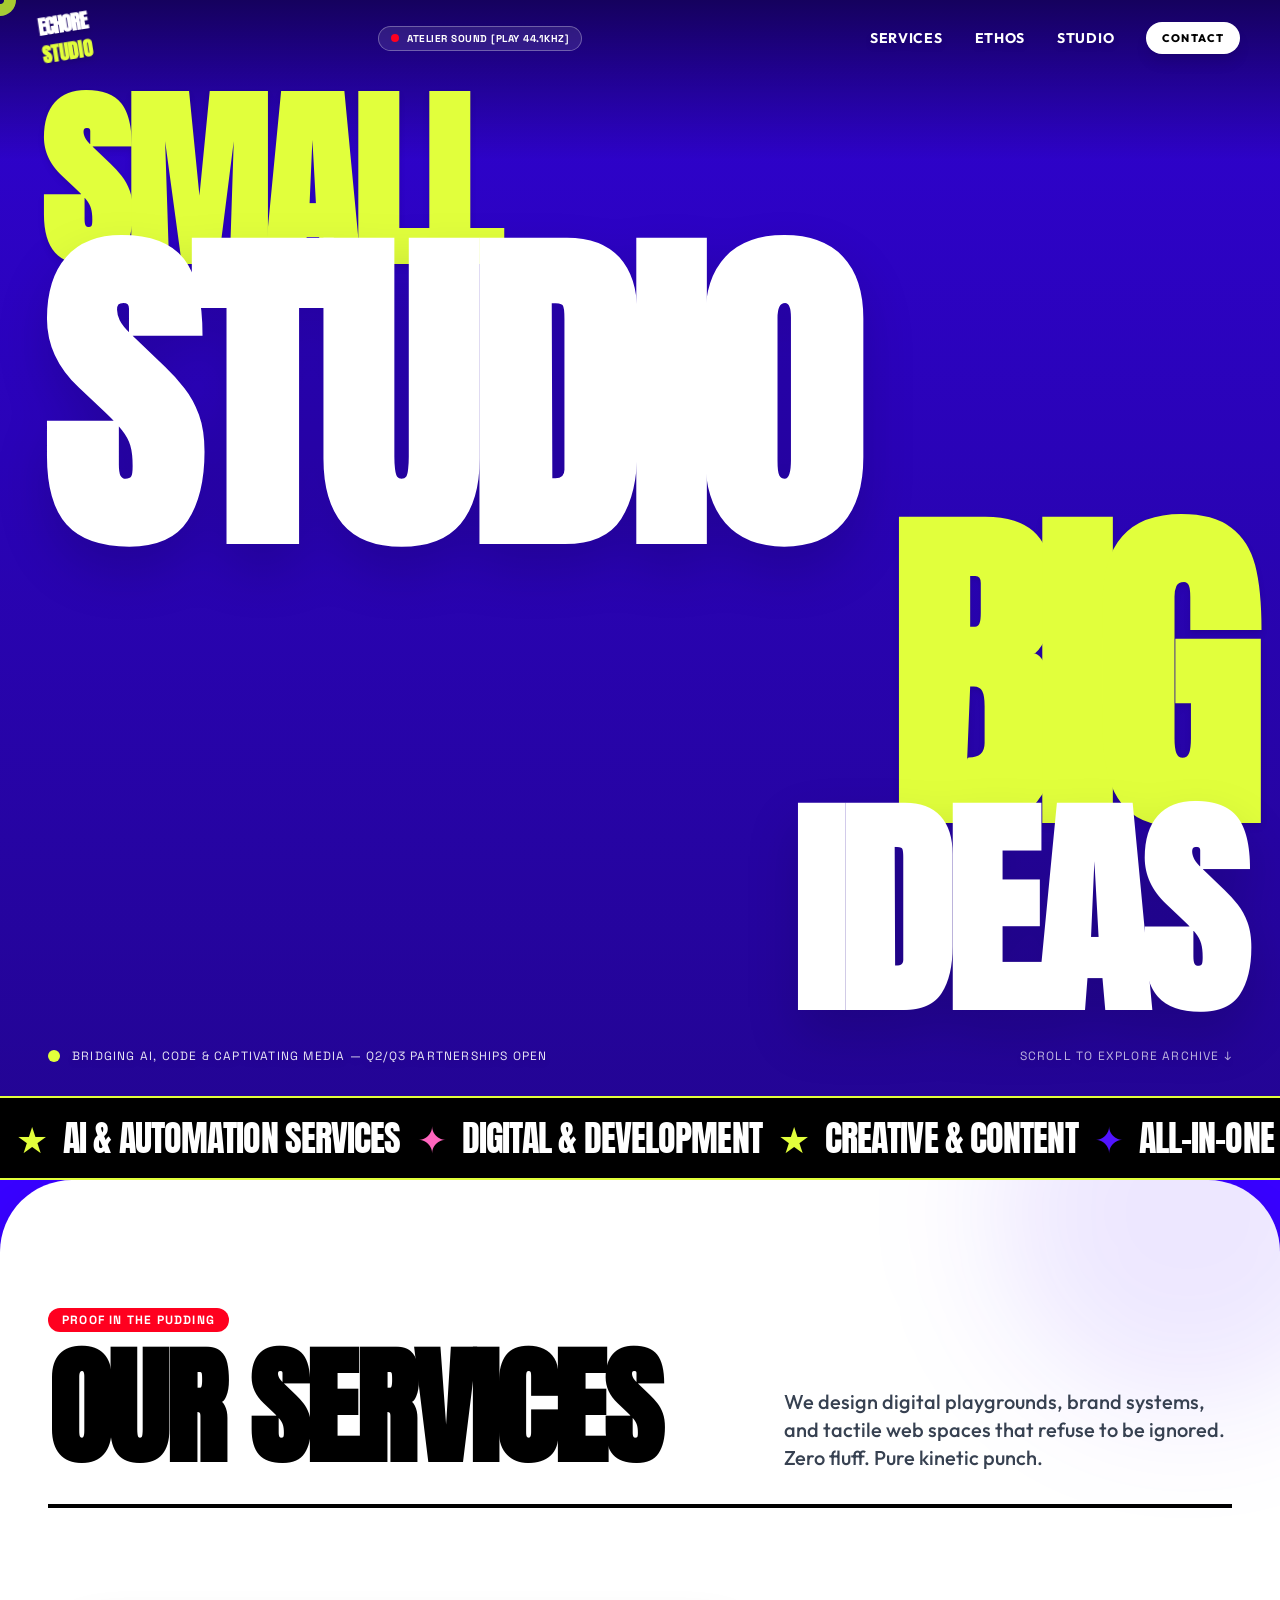
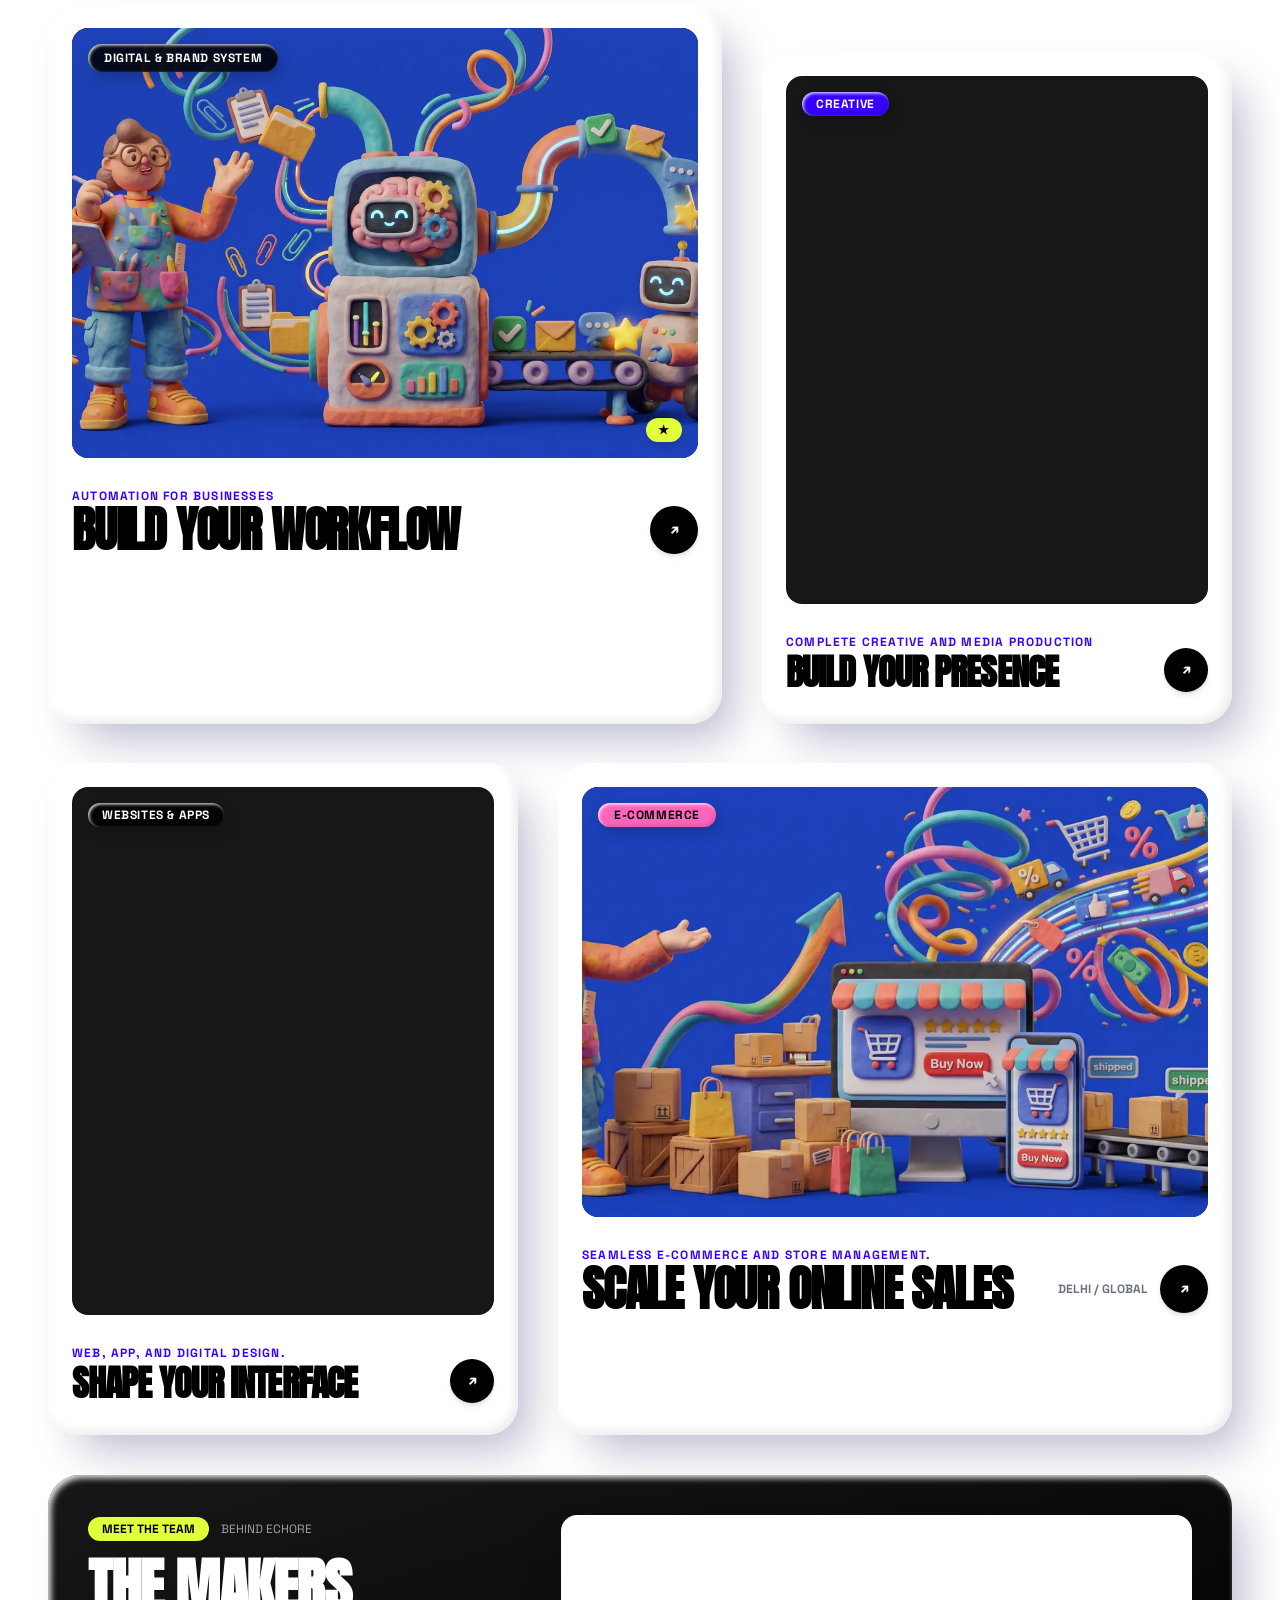
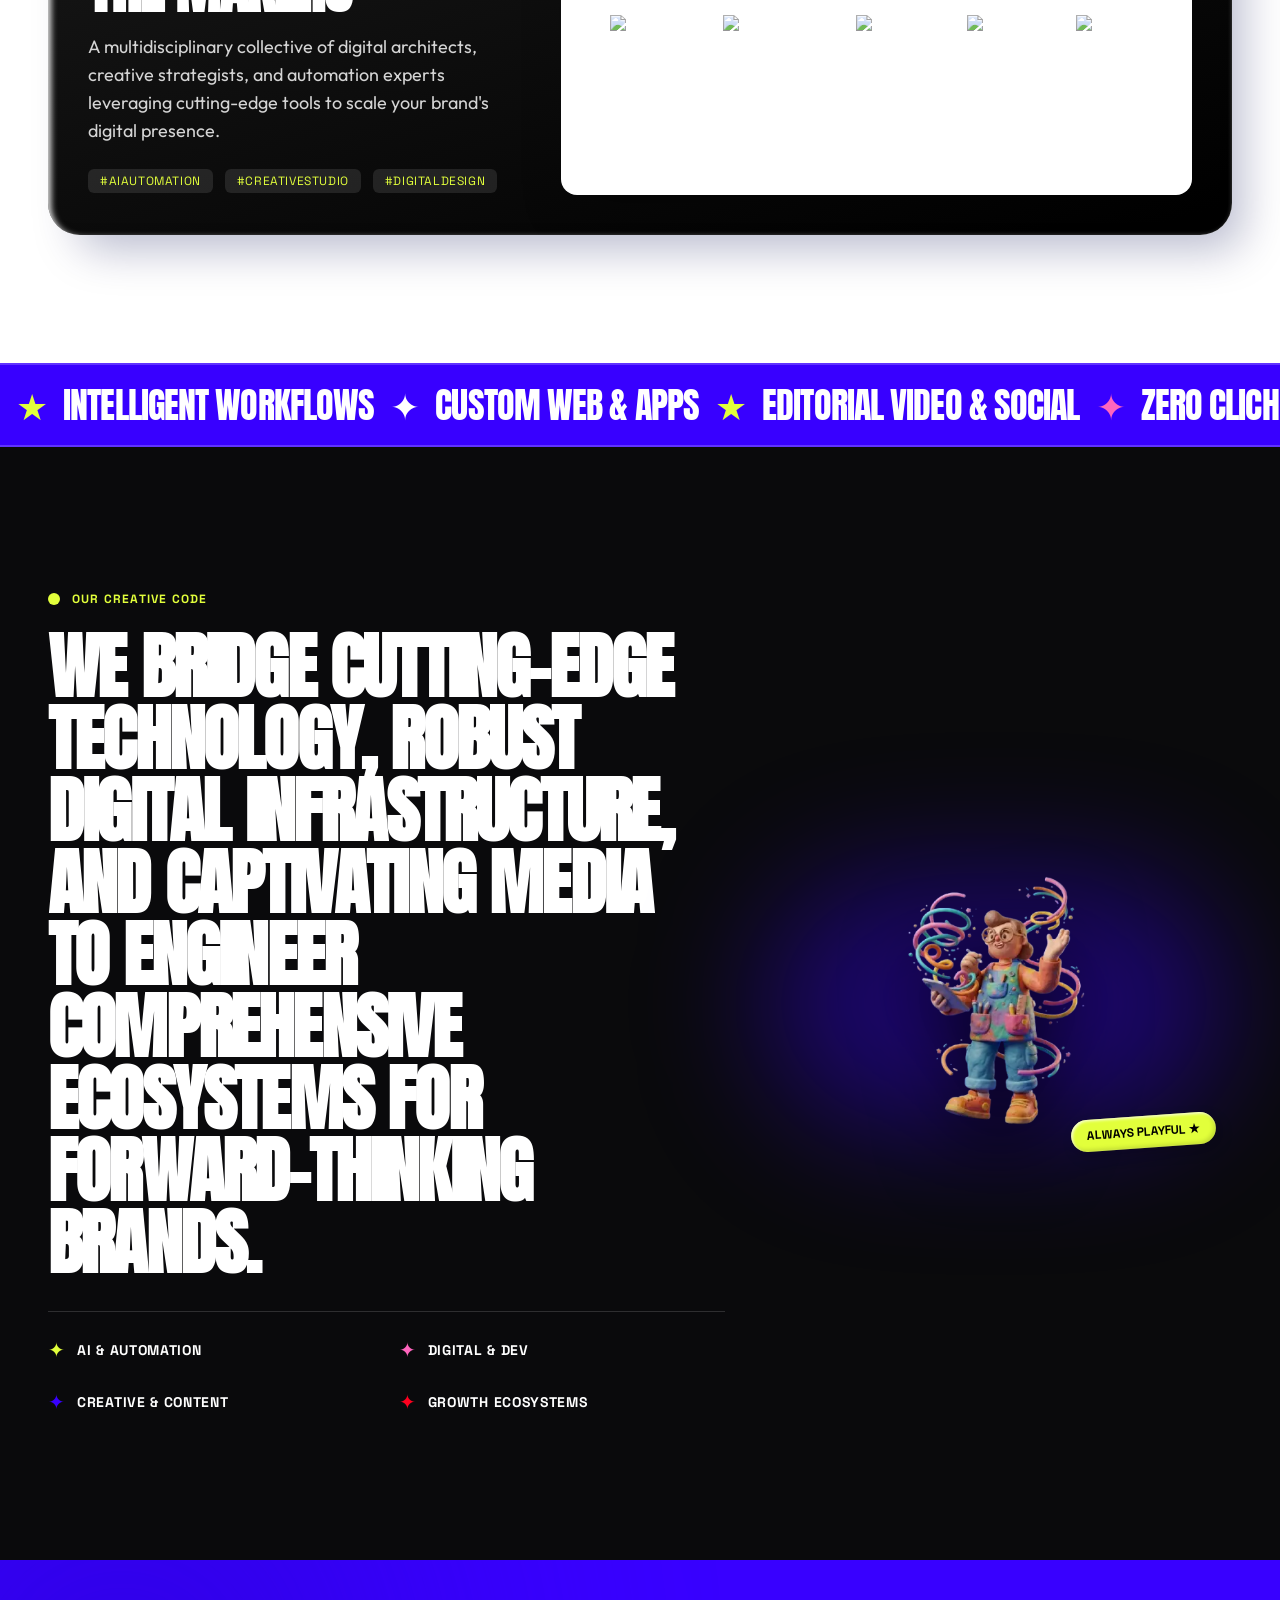
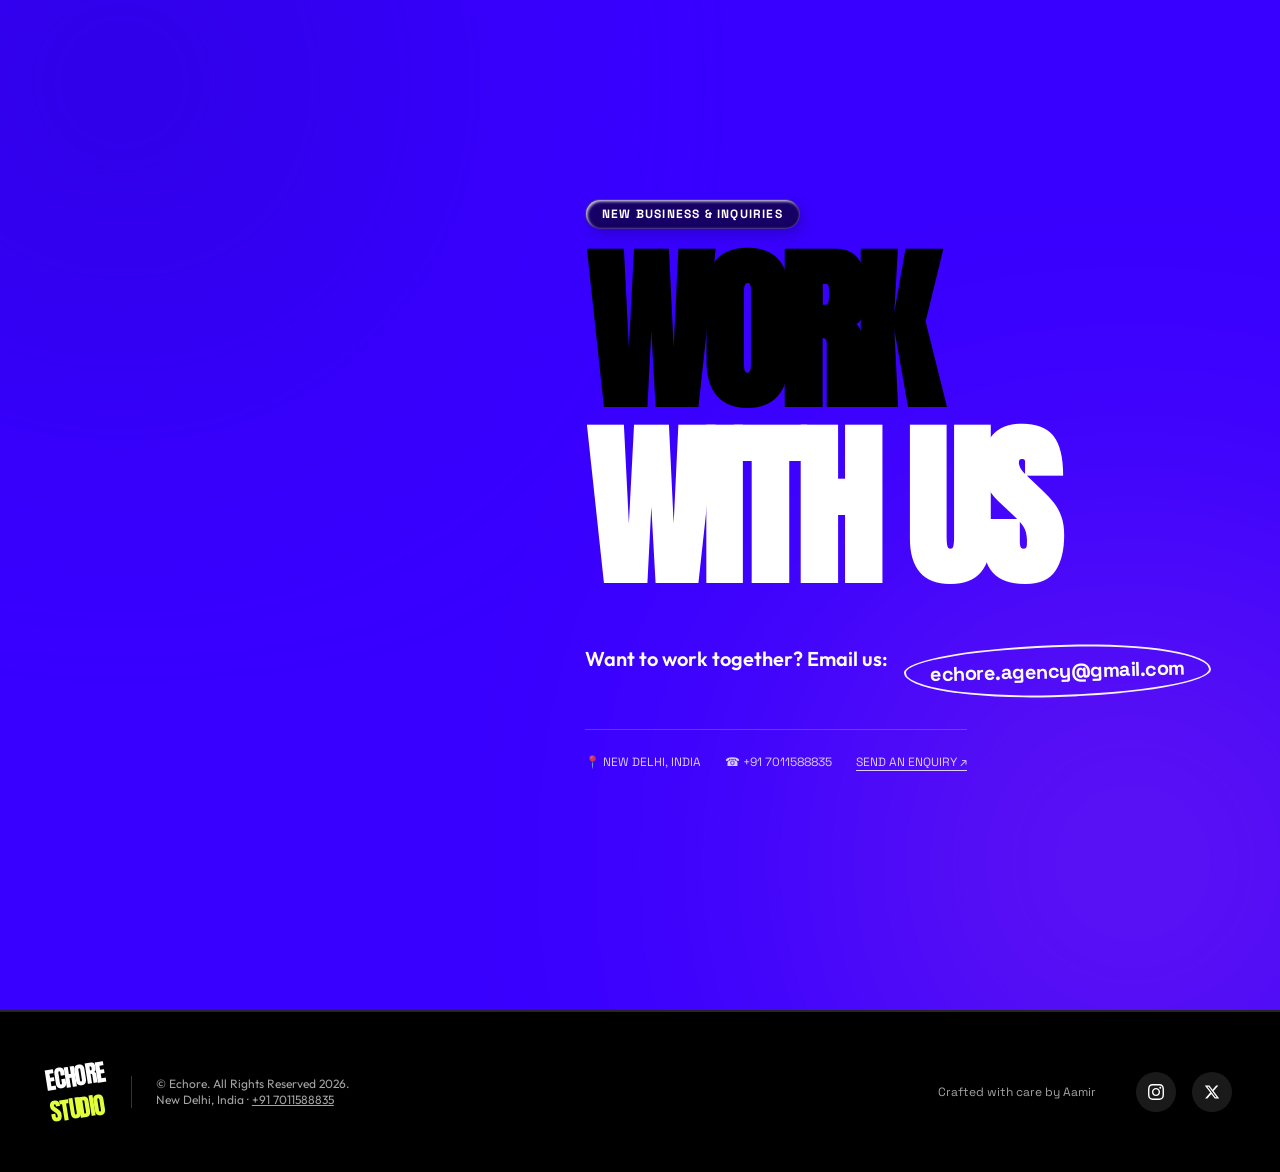
==== commit 8036ad09: "Stable Site - V1" ====
--- a/index.html
+++ b/index.html
@@ -1,51 +1,29 @@
 
 <!DOCTYPE html>
-<html class="scroll-smooth" lang="en">
+<html class="scroll-smooth" lang="en-IN">
 <head>
 <meta charset="utf-8">
+<style>html{background:#000}</style>
 <meta content="width=device-width, initial-scale=1.0" name="viewport">
-<title>Likely Story — Small Studio Big Ideas | Boutique Digital Atelier</title>
-<script src="https://cdn.tailwindcss.com?plugins=forms,container-queries"></script>
-<link href="https://fonts.googleapis.com" rel="preconnect">
-<link crossorigin="" href="https://fonts.gstatic.com" rel="preconnect">
-<link href="https://fonts.googleapis.com/css2?family=Anton&amp;family=Outfit:wght@400;500;600;700;800;900&amp;family=Syne:wght@700;800;900&amp;family=Plus+Jakarta+Sans:wght@400;500;600;700;800&amp;family=Space+Grotesk:wght@500;700&amp;display=swap" rel="stylesheet">
-
-<script data-purpose="tailwind-config">
-tailwind.config = {
-  theme: {
-    extend: {
-      colors: {
-        'electric-blue': '#3800ff',
-        'deep-blue': '#2800cf',
-        'neon-purple': '#5214FF',
-        'neon-lime': '#E2FF3B',
-        'bold-red': '#FF001F',
-        'bubble-pink': '#FF65BE',
-        'brand-dark': '#0a0a0c',
-        'brand-yellow': '#FFDE59',
-      },
-      fontFamily: {
-        display: ['Anton', 'Impact', 'Syne', 'sans-serif'],
-        syne: ['Syne', 'sans-serif'],
-        sans: ['Outfit', 'Plus Jakarta Sans', 'sans-serif'],
-        mono: ['Space Grotesk', 'monospace'],
-      }
-    }
-  }
-}
-</script>
+<title>Echore — Digital Agency in New Delhi | AI Automation, Creative, Web &amp; E-commerce</title>
+<meta name="description" content="Echore is a New Delhi digital agency offering AI automation, creative content, websites &amp; apps, and e-commerce solutions for growing businesses.">
+<meta name="theme-color" content="#3800ff">
+<meta property="og:title" content="Echore — Digital Agency in New Delhi">
+<meta property="og:description" content="AI automation, creative content, web &amp; apps and e-commerce — one growth partner.">
+<meta property="og:type" content="website">
+<meta property="og:site_name" content="Echore">
+<link rel="icon" href="assets/favicon.svg" type="image/svg+xml">
+<link rel="preload" href="assets/css/index.css" as="style">
+<link rel="preconnect" href="https://fonts.googleapis.com">
+<link rel="preconnect" href="https://fonts.gstatic.com" crossorigin>
+<link href="https://fonts.googleapis.com/css2?family=Anton&family=Outfit:wght@400;500;600;700;800&family=Space+Grotesk:wght@500;700&display=swap" rel="stylesheet" media="print" onload="this.media='all'">
+<noscript><link href="https://fonts.googleapis.com/css2?family=Anton&family=Outfit:wght@400;500;600;700;800&family=Space+Grotesk:wght@500;700&display=swap" rel="stylesheet"></noscript>
+<script type="application/ld+json">{"@context":"https://schema.org","@type":"Organization","name":"Echore","description":"Digital agency offering AI automation, creative content, web and app development and e-commerce solutions.","telephone":"+91 7011588835","email":"echore.agency@gmail.com","address":{"@type":"PostalAddress","addressLocality":"New Delhi","addressRegion":"Delhi","addressCountry":"IN"}}</script>
+<noscript><style>[data-reveal]{opacity:1!important;transform:none!important}.pre-load{display:none!important}.main-wrap{opacity:1!important}</style></noscript>
 
 <style data-purpose="masterwork-styles">
-@font-face {
-  font-family: 'Biomorph';
-  src: url('BiomorphBoldDemo-8OvBM') format('truetype');
-  font-weight: normal;
-  font-style: normal;
-  font-display: swap;
-}
-
 .hero-font-heavy {
-  font-family: 'Moldie Demo', 'Biomorph', 'Anton', 'Impact', sans-serif;
+  font-family: 'Anton', 'Impact', sans-serif;
   font-weight: bold;
   text-transform: uppercase;
   line-height: 0.9;
@@ -128,43 +106,6 @@
 
 
 
-/* Colour tokens — override to re-skin the effect:
-   --ink    main text colour (defaults to currentColor)
-   --ink-2  primary accent   --ink-3  secondary accent */
-:root { --ink: currentColor; --ink-2: #FF4FD8; --ink-3: #4FF8FF; }
-
-/* 03 Teletype — typewriter with blinking caret (word must match the ch width) */
-.fx-typewriter {
-  box-sizing: content-box; /* the caret sits outside the character-count width */
-  font: 600 24px/1.2 "JetBrains Mono", monospace;
-  letter-spacing: 0;
-  color: var(--ink);
-  white-space: nowrap;
-  overflow: hidden;
-  width: 10ch; /* = number of characters typed */
-  border-right: .55ch solid var(--ink-2);
-  animation: fx-type 3.6s steps(10) infinite,
-             fx-caret .65s steps(1) infinite;
-}
-@keyframes fx-type {
-  0%, 8%    { width: 0; }
-  55%, 100% { width: 10ch; }
-}
-@keyframes fx-caret {
-  50% { border-color: transparent; }
-}
-
-
-
-
-
-
-
-
-
-
-
-
 .clay-badge {
   border-radius: 9999px;
   box-shadow:
@@ -319,18 +260,58 @@
   .marquee { --gap: 28px; }
   .marquee img { height: 38px; max-width: 100px; }
 }
+
+/* ---------- LOADER: copied 1:1 from the service pages' theme (main.css) ---------- */
+.main-wrap{position:relative;z-index:1;height:100%;width:100%}
+.main-wrap .pin-spacer{height:0!important}
+.pre-load{height:100vh;width:100vw;background:#000;position:fixed;top:0;left:0;z-index:0;will-change:transform}
+.pre-load .cls-1{clip-path:circle(0);transform:translateY(50px) translateZ(0)}
+.pre-load svg{max-height:700px;width:auto;height:100vw}
+.pre-load .load-svg{display:flex;overflow:visible;position:absolute;top:50%;left:50%;right:50%;margin:0 auto;height:auto;width:105vh;transform:translateX(-50%) translateY(-50%) rotate(-65deg);transform-origin:center;will-change:transform,clip-path;justify-content:center}
+@media (min-width:48em){.pre-load .load-svg{width:144vh;transform:translateX(-50%) translateY(-50%) rotate(-45deg)}}
+@media (min-width:64em){.pre-load .load-svg{width:110vw;transform:translateX(-50%) translateY(-50%) rotate(-6deg)}}
+#navbar{transition:opacity .6s ease}
+body.ready:not(.nav-in) #navbar,body.ready:not(.nav-in) #custom-cursor{opacity:0!important;visibility:hidden;pointer-events:none}
+.a-mask,.d-mask,.l-mask,.o-mask{clip-path:circle(0);transform:translateY(100px)}
+.ready{overflow:hidden;height:100vh}
+.ready .main-wrap{opacity:1;clip-path:circle(0);-webkit-clip-path:circle(0);height:100vh;animation:1.2s mask-out forwards;animation-timing-function:cubic-bezier(.22,1,.36,1);animation-delay:2.1s}
+.ready .l-mask{animation:2.2s l-mask forwards;animation-timing-function:cubic-bezier(.87,0,.13,1)}
+.ready .o-mask{animation:2.2s o-mask forwards;animation-timing-function:cubic-bezier(.87,0,.13,1);animation-delay:.15s}
+.ready .a-mask{animation:2.2s a-mask forwards;animation-timing-function:cubic-bezier(.87,0,.13,1);animation-delay:.2s}
+.ready .d-mask{animation:2.2s d-mask forwards;animation-timing-function:cubic-bezier(.87,0,.13,1);animation-delay:.3s}
+@keyframes l-mask{0%{clip-path:circle(0 at 0 0);transform:translateY(100px)}65%{clip-path:circle(145% at 0 0);transform:translateY(0)}90%{clip-path:circle(0 at 0 0);transform:translateY(-100px)}}
+@keyframes o-mask{0%{clip-path:circle(0 at 50% 100%);transform:translateY(100px)}65%{clip-path:circle(100% at 50% 100%);transform:translateY(0)}90%{clip-path:circle(0 at 50% 100%);transform:translateY(-100px)}}
+@keyframes a-mask{0%{clip-path:circle(0 at 0 0);transform:translateY(100px)}65%{clip-path:circle(145% at 0 0);transform:translateY(0)}90%{clip-path:circle(0 at 0 0);transform:translateY(-100px)}}
+@keyframes d-mask{0%{clip-path:circle(0 at 0 0);transform:translateY(100px)}65%{clip-path:circle(145% at 0 0);transform:translateY(0)}90%{clip-path:circle(0 at 100% 50%);transform:translateY(-100px)}}
+@keyframes mask-out{0%{will-change:clip-path;clip-path:circle(0);-webkit-clip-path:circle(0)}100%{will-change:clip-path;clip-path:circle(100%);-webkit-clip-path:circle(100%)}}
 </style>
+<link rel="stylesheet" href="assets/css/index.css">
 </head>
 
 <body class="bg-electric-blue text-white selection:bg-neon-lime selection:text-black font-sans antialiased overflow-x-hidden relative">
-
-<div class="fixed top-0 left-0 w-8 h-8 rounded-full bg-neon-lime mix-blend-difference pointer-events-none z-50 hidden sm:flex items-center justify-center opacity-80 transition-opacity" id="custom-cursor" style="left: 628px; top: 635px; transform: translate(-50%, -50%) scale(1); background-color: rgb(226, 255, 59);">
+<div class="pre-load">
+	<style media="screen">
+		.main-wrap {
+			opacity: 0;
+			/* clip-path: circle(0);
+			-webkit-clip-path: circle(0); */
+		}
+	</style>
+	<div class="load-svg flex">
+		<svg xmlns="http://www.w3.org/2000/svg" viewBox="0 0 298.2 490"><defs><style>.cls-1{fill:#fff;}</style></defs><g id="Layer_2" data-name="Layer 2"><g id="Layer_1-2" data-name="Layer 1"><path class="cls-1 l-mask" d="M0,490,7,0H140V448h17.5c7-80.5,35.7-101.5,132.3-88.9L298.2,490Z"/></g></g></svg>
+		<svg xmlns="http://www.w3.org/2000/svg" viewBox="0 0 516.6 516.6"><defs><style>.cls-1{fill:#fff;}</style></defs><g id="Layer_2" data-name="Layer 2"><g id="Layer_1-2" data-name="Layer 1"><path class="cls-1 o-mask" d="M516.6,258.3c0,142.8-115.5,258.3-258.3,258.3S0,401.1,0,258.3,115.5,0,258.3,0,516.6,115.5,516.6,258.3Zm-135.1,0c0-67.9-55.3-123.2-123.2-123.2S135.1,190.4,135.1,258.3s55.3,123.2,123.2,123.2S381.5,326.2,381.5,258.3Z"/></g></g></svg>
+		<svg xmlns="http://www.w3.org/2000/svg" viewBox="0 0 420.7 490"><defs><style>.cls-1{fill:#fff;}</style></defs><g id="Layer_2" data-name="Layer 2"><g id="Layer_1-2" data-name="Layer 1"><path class="cls-1 a-mask" d="M261.8,412.3H158.9L147,490H0L106.4,0H314.3L420.7,490h-147Zm-15.4-96.6c-7-28.7-23.1-153.3-23.1-195.3H198.8c0,42-17.5,166.6-24.5,195.3Z"/></g></g></svg>
+		<svg xmlns="http://www.w3.org/2000/svg" viewBox="0 0 348.89 497.07"><defs><style>.cls-1{fill:#fff;}</style></defs><g id="Layer_2" data-name="Layer 2"><g id="Layer_1-2" data-name="Layer 1"><path class="cls-1 d-mask" d="M120.4.77c152.6-8.4,221.2,51.8,227.5,166.6,12.6,231.7-97.3,329-195.3,329L0,497.07l4.9-490Zm16.1,380.8c46.9,0,76.3-71.4,69.3-176.4-4.9-75.6-19.6-104.3-79.1-94.5Z"/></g></g></svg>
+	</div>
+</div>
+
+<div class="fixed top-0 left-0 w-8 h-8 rounded-full bg-neon-lime mix-blend-difference pointer-events-none z-50 hidden sm:flex items-center justify-center opacity-80 transition-opacity" id="custom-cursor" aria-hidden="true">
   <div class="w-2 h-2 rounded-full bg-black"></div>
 </div>
 
 <!-- BEGIN: Main Header -->
 <header class="fixed top-0 left-0 right-0 z-50 px-3 sm:px-10 py-1.5 sm:py-2.5 flex items-center justify-between gap-2 bg-transparent border-b border-transparent" data-purpose="site-navigation" id="navbar">
-  <a aria-label="Likely Story Homepage" class="flex flex-col select-none group focus:outline-none shrink-0" href="#hero">
+  <a aria-label="Echore Studio Home" class="flex flex-col select-none group focus:outline-none shrink-0" href="#hero">
     <div class="brand-wordmark-angled text-white font-extrabold text-base sm:text-xl tracking-tighter drop-shadow-md group-hover:scale-110 group-hover:rotate-0 transition-transform duration-300">
       <div>ECHORE</div>
       <div class="tracking-normal text-neon-lime">STUDIO</div>
@@ -343,20 +324,20 @@
   </button>
 
   <nav class="flex items-center space-x-2.5 sm:space-x-8 text-[10px] sm:text-sm font-bold tracking-wider uppercase shrink-0">
-    <a class="text-white hover:text-neon-lime transition-colors drop-shadow-md" href="#work">Work</a>
+    <a class="text-white hover:text-neon-lime transition-colors drop-shadow-md" href="#work">Services</a>
     <a class="text-white hover:text-neon-lime transition-colors drop-shadow-md" href="#ethos">Ethos</a>
     <a class="text-white hover:text-neon-lime transition-colors drop-shadow-md" href="#about">Studio</a>
-    <a class="px-2.5 sm:px-4 py-1 sm:py-1.5 rounded-full bg-white text-black font-extrabold hover:bg-neon-lime hover:scale-105 transition-all text-[9px] sm:text-[11px] tracking-widest shadow-lg" href="#contact">Contact</a>
+    <a class="px-2.5 sm:px-4 py-1 sm:py-1.5 rounded-full bg-white text-black font-extrabold hover:bg-neon-lime hover:scale-105 transition-all text-[9px] sm:text-[11px] tracking-widest shadow-lg" href="echore-contact.html">Contact</a>
   </nav>
 </header>
 
-<main>
+<main class="main-wrap">
 <!-- HERO SECTION -->
 <section class="relative w-full min-h-[100svh] hero-bg-image hero-top-scrim overflow-hidden select-none flex flex-col pt-12 sm:pt-16 pb-4 sm:pb-8" data-purpose="hero-banner" id="hero">
 
   <!-- HERO BACKGROUND VIDEO -->
   <video class="hero-video" autoplay muted loop playsinline preload="auto" aria-hidden="true">
-    <source src="herovid.mp4" type="video/mp4">
+    <source src="assets/herovid.mp4" type="video/mp4">
   </video>
 
   <div class="relative z-30 w-full max-w-[1920px] mx-auto px-4 sm:px-10 flex justify-end mb-3 sm:mb-0"></div>
@@ -490,15 +471,16 @@
 
     <div class="grid grid-cols-1 md:grid-cols-12 gap-8 sm:gap-10" data-reveal-group>
 
-      <article data-reveal class="md:col-span-7 group clay-card p-4 sm:p-6 cursor-pointer" data-purpose="portfolio-card">
+      <article data-reveal class="md:col-span-7 group clay-card relative p-4 sm:p-6 cursor-pointer" data-purpose="portfolio-card">
+        <a href="auto.html" class="absolute inset-0 z-20 rounded-[32px] focus:outline-none focus-visible:ring-4 focus-visible:ring-neon-lime" aria-label="Build Your Workflow — AI automation services"></a>
         <div class="relative w-full aspect-[16/11] rounded-2xl overflow-hidden bg-neutral-900 shadow-inner">
-          <img alt="Askonas Holt - Classical arts and ballet choreography" class="w-full h-full object-cover group-hover:scale-105 transition-transform duration-700 ease-out" loading="lazy" src="auto.png">
+          <img alt="Echore AI automation: workflows connecting WhatsApp, Instagram and Gmail" class="w-full h-full object-cover group-hover:scale-105 transition-transform duration-700 ease-out" loading="lazy" src="assets/img/card-auto.webp" width="1400" height="781" decoding="async">
           <div class="absolute top-4 left-4 clay-badge bg-black/85 backdrop-blur-md px-4 py-1.5 text-xs font-mono font-bold text-white uppercase tracking-wider">Digital &amp; Brand System</div>
           <div class="absolute bottom-4 right-4 bg-neon-lime text-black font-extrabold text-xs px-3 py-1 rounded-full font-mono uppercase tracking-widest shadow-md">★</div>
         </div>
         <div class="pt-6 pb-2 flex flex-col sm:flex-row sm:items-end justify-between gap-4">
           <div>
-            <span class="text-xs font-mono uppercase tracking-widest text-electric-blue font-bold">Automation For Buisnesses</span>
+            <span class="text-xs font-mono uppercase tracking-widest text-electric-blue font-bold">Automation For Businesses</span>
             <h3 class="hero-font-heavy text-3xl sm:text-4xl md:text-5xl uppercase tracking-tight text-black group-hover:text-electric-blue transition-colors">Build Your Workflow</h3>
           </div>
           <div class="flex items-center gap-3">
@@ -508,9 +490,10 @@
         </div>
       </article>
 
-      <article data-reveal class="md:col-span-5 md:mt-12 group clay-card p-4 sm:p-6 cursor-pointer" data-purpose="portfolio-card">
+      <article data-reveal class="md:col-span-5 md:mt-12 group clay-card relative p-4 sm:p-6 cursor-pointer" data-purpose="portfolio-card">
+        <a href="crea.html" class="absolute inset-0 z-20 rounded-[32px] focus:outline-none focus-visible:ring-4 focus-visible:ring-neon-lime" aria-label="Build Your Presence — Creative services"></a>
         <div class="relative w-full aspect-[4/5] rounded-2xl overflow-hidden bg-neutral-900 shadow-inner">
-          <img alt="Novo Banking - Mobile fintech UI and brand identity" class="w-full h-full object-cover group-hover:scale-105 transition-transform duration-700 ease-out" loading="lazy" src="creative.png">
+          <img alt="Echore creative services: brand identity and content" class="w-full h-full object-cover group-hover:scale-105 transition-transform duration-700 ease-out" loading="lazy" src="assets/img/card-creative.webp" width="1000" height="1491" decoding="async">
           <div class="absolute top-4 left-4 clay-badge bg-electric-blue text-white px-3.5 py-1 text-xs font-mono font-bold uppercase tracking-wider">Creative</div>
         </div>
         <div class="pt-6 pb-2 flex items-end justify-between">
@@ -522,10 +505,11 @@
         </div>
       </article>
 
-      <article data-reveal class="md:col-span-5 group clay-card p-4 sm:p-6 cursor-pointer" data-purpose="portfolio-card">
+      <article data-reveal class="md:col-span-5 group clay-card relative p-4 sm:p-6 cursor-pointer" data-purpose="portfolio-card">
+        <a href="web.html" class="absolute inset-0 z-20 rounded-[32px] focus:outline-none focus-visible:ring-4 focus-visible:ring-neon-lime" aria-label="Shape Your Interface — Web and app development"></a>
         <div class="relative w-full aspect-[4/5] rounded-2xl overflow-hidden bg-neutral-900 shadow-inner">
-          <img alt="Bertch Capital - Modern industrial architecture" class="w-full h-full object-cover group-hover:scale-105 transition-transform duration-700 ease-out" loading="lazy" src="web.png">
-          <div class="absolute top-4 left-4 clay-badge bg-black/85 backdrop-blur-md px-3.5 py-1 text-xs font-mono font-bold text-white uppercase tracking-wider">Websites & Apps</div>
+          <img alt="Echore websites and apps: UI design and development" class="w-full h-full object-cover group-hover:scale-105 transition-transform duration-700 ease-out" loading="lazy" src="assets/img/card-web.webp" width="1000" height="1491" decoding="async">
+          <div class="absolute top-4 left-4 clay-badge bg-black/85 backdrop-blur-md px-3.5 py-1 text-xs font-mono font-bold text-white uppercase tracking-wider">Websites &amp; Apps</div>
         </div>
         <div class="pt-6 pb-2 flex items-end justify-between">
           <div>
@@ -536,9 +520,10 @@
         </div>
       </article>
 
-      <article data-reveal class="md:col-span-7 group clay-card p-4 sm:p-6 cursor-pointer" data-purpose="portfolio-card">
+      <article data-reveal class="md:col-span-7 group clay-card relative p-4 sm:p-6 cursor-pointer" data-purpose="portfolio-card">
+        <a href="echore-ecommerce.html" class="absolute inset-0 z-20 rounded-[32px] focus:outline-none focus-visible:ring-4 focus-visible:ring-neon-lime" aria-label="Scale Your Online Sales — E-commerce solutions"></a>
         <div class="relative w-full aspect-[16/11] rounded-2xl overflow-hidden bg-neutral-900 shadow-inner">
-          <img alt="Our Revolution - Beverage storytelling and vivid lifestyle photography" class="w-full h-full object-cover group-hover:scale-105 transition-transform duration-700 ease-out" loading="lazy" src="ecom.png">
+          <img alt="Echore e-commerce: online store design and management" class="w-full h-full object-cover group-hover:scale-105 transition-transform duration-700 ease-out" loading="lazy" src="assets/img/card-ecom.webp" width="1400" height="594" decoding="async">
           <div class="absolute top-4 left-4 clay-badge bg-bubble-pink text-black px-4 py-1 text-xs font-mono font-bold uppercase tracking-wider">E-commerce</div>
         </div>
         <div class="pt-6 pb-2 flex flex-col sm:flex-row sm:items-end justify-between gap-4">
@@ -547,13 +532,13 @@
             <h3 class="hero-font-heavy text-3xl sm:text-4xl md:text-5xl uppercase tracking-tight text-black group-hover:text-electric-blue transition-colors">Scale Your Online Sales</h3>
           </div>
           <div class="flex items-center gap-3">
-            <span class="text-xs font-mono uppercase font-bold text-gray-500">Sydney / Global</span>
+            <span class="text-xs font-mono uppercase font-bold text-gray-500">Delhi / Global</span>
             <span class="w-12 h-12 rounded-full bg-black text-white flex items-center justify-center font-bold text-sm group-hover:bg-electric-blue group-hover:scale-110 transition-all shadow-md">↗</span>
           </div>
         </div>
       </article>
 
-      <article data-reveal="scale" class="md:col-span-12 group clay-card p-6 sm:p-10 bg-gradient-to-br from-neutral-900 to-black text-white cursor-pointer relative overflow-hidden" data-purpose="portfolio-featured-wide">
+      <article id="about" data-reveal="scale" class="md:col-span-12 group clay-card p-6 sm:p-10 bg-gradient-to-br from-neutral-900 to-black text-white cursor-pointer relative overflow-hidden" data-purpose="portfolio-featured-wide">
         <div class="grid grid-cols-1 lg:grid-cols-12 gap-8 items-center relative z-10">
           <div class="lg:col-span-5 flex flex-col justify-center">
             <div class="flex items-center gap-3 mb-4 flex-wrap">
@@ -600,10 +585,6 @@
         </div>
       </article>
 
-      <article data-reveal class="md:col-span-6 group clay-card p-4 sm:p-6 cursor-pointer" data-purpose="portfolio-card">
-        <!-- Original card content was commented out in the supplied HTML. -->
-      </article>
-
     </div>
   </div>
 </section>
@@ -643,7 +624,7 @@
       <div data-reveal="slide-right" class="lg:col-span-5 flex justify-center relative">
         <div class="w-full max-w-[460px] animate-float-sine relative">
           <div class="absolute inset-0 bg-electric-blue/40 rounded-full blur-3xl -z-10"></div>
-          <img alt="Playful 3D claymorphic designer character with colorful ribbon swirls" class="w-full h-auto drop-shadow-[0_30px_35px_rgba(0,0,0,0.7)] select-none rounded-3xl" src="pic2.png">
+          <img alt="Playful 3D claymorphic designer character with colorful ribbon swirls" class="w-full h-auto drop-shadow-[0_30px_35px_rgba(0,0,0,0.7)] select-none rounded-3xl" src="assets/img/pic2.webp" width="668" height="373" loading="lazy" decoding="async">
           <div class="absolute -bottom-4 right-2 clay-badge bg-neon-lime text-black px-4 py-2 font-mono text-xs font-extrabold uppercase rotate-[-4deg]">ALWAYS PLAYFUL ★</div>
         </div>
       </div>
@@ -671,12 +652,13 @@
 
         <div class="mt-8 sm:mt-12 flex flex-col sm:flex-row sm:items-center gap-4 text-base sm:text-xl font-medium text-white items-center lg:items-start">
           <span class="font-sans font-semibold">Want to work together? Email us:</span>
-          <a aria-label="Send email to hello@echore.agency" class="hand-drawn-pill inline-block px-6 py-2.5 text-white font-mono font-bold tracking-tight text-base sm:text-xl focus:outline-none cursor-pointer text-center" href="mailto:hello@echore.agency">echore.studios@gmail.com</a>
+          <a aria-label="Send email to echore.agency@gmail.com" class="hand-drawn-pill inline-block px-6 py-2.5 text-white font-mono font-bold tracking-tight text-base sm:text-xl focus:outline-none cursor-pointer text-center" href="mailto:echore.agency@gmail.com">echore.agency@gmail.com</a>
         </div>
 
         <div class="mt-8 pt-6 border-t border-white/20 flex flex-wrap items-center justify-center lg:justify-start gap-4 sm:gap-6 font-mono text-xs text-white/80 uppercase">
-          <span>📍 New Delhi</span>
-          <span>☎ +91 7011588835</span>
+          <span>📍 New Delhi, India</span>
+          <a href="tel:+917011588835" class="hover:text-neon-lime transition-colors">☎ +91 7011588835</a>
+          <a href="echore-contact.html" class="underline underline-offset-4 hover:text-neon-lime transition-colors">Send an enquiry ↗</a>
         </div>
       </div>
     </div>
@@ -687,13 +669,13 @@
 <footer data-reveal="fade" class="bg-black text-white text-xs sm:text-sm py-10 sm:py-12 border-t-2 border-white/15" data-purpose="site-footer">
   <div class="max-w-[1440px] mx-auto px-6 sm:px-12 flex flex-col md:flex-row items-center justify-between gap-8">
     <div class="flex items-center space-x-6">
-      <a aria-label="Likely Story Brand" class="brand-wordmark-angled text-2xl uppercase tracking-tighter text-white hover:text-neon-lime transition-colors" href="#hero">
+      <a aria-label="Echore Studio Home" class="brand-wordmark-angled text-2xl uppercase tracking-tighter text-white hover:text-neon-lime transition-colors" href="#hero">
         <div>ECHORE</div>
         <div class="text-neon-lime">STUDIO</div>
       </a>
       <div class="text-neutral-400 text-xs pl-6 border-l border-white/20 hidden sm:block">
-        © Echore Agency Ltd. All Rights Reserved 2026. <br>
-        <a class="hover:text-neon-lime transition-colors underline" href="#">Privacy Policy &amp; Terms</a>
+        © Echore. All Rights Reserved 2026. <br>
+        <span>New Delhi, India · <a class="hover:text-neon-lime transition-colors underline" href="tel:+917011588835">+91 7011588835</a></span>
       </div>
     </div>
 
@@ -701,13 +683,13 @@
       <div class="text-neutral-400 font-mono text-xs text-center sm:text-right">Crafted with care by Aamir</div>
 
       <div class="flex items-center space-x-4">
-        <a aria-label="Likely Story on Instagram" class="w-10 h-10 rounded-full bg-white/10 hover:bg-neon-lime hover:text-black flex items-center justify-center transition-all p-2 text-white" href="https://instagram.com" rel="noopener noreferrer" target="_blank">
+        <a aria-label="Echore on Instagram" class="w-10 h-10 rounded-full bg-white/10 hover:bg-neon-lime hover:text-black flex items-center justify-center transition-all p-2 text-white" href="https://www.instagram.com/echore/" rel="noopener noreferrer" target="_blank">
           <svg aria-hidden="true" class="w-4 h-4 fill-current" viewBox="0 0 24 24">
             <path d="M12 2.163c3.204 0 3.584.012 4.85.07 3.252.148 4.771 1.691 4.919 4.919.058 1.265.069 1.645.069 4.849 0 3.205-.012 3.584-.069 4.849-.149 3.225-1.664 4.771-4.919 4.919-1.266.058-1.644.07-4.85.07-3.204 0-3.584-.012-4.849-.07-3.26-.149-4.771-1.699-4.919-4.92-.058-1.265-.07-1.644-.07-4.849 0-3.204.013-3.583.07-4.849.149-3.227 1.664-4.771 4.919-4.919 1.266-.057 1.645-.069 4.849-.069zm0-2.163c-3.259 0-3.667.014-4.947.072-4.358.2-6.78 2.618-6.98 6.98-.059 1.281-.073 1.689-.073 4.948 0 3.259.014 3.668.072 4.948.2 4.358 2.618 6.78 6.98 6.98 1.281.058 1.689.072 4.948.072 3.259 0 3.668-.014 4.948-.072 4.354-.2 6.782-2.618 6.979-6.98.059-1.28.073-1.689.073-4.948 0-3.259-.014-3.667-.072-4.947-.196-4.354-2.617-6.78-6.979-6.98-1.281-.059-1.69-.073-4.949-.073zm0 5.838c-3.403 0-6.162 2.759-6.162 6.162s2.759 6.163 6.162 6.163 6.162-2.759 6.162-6.163c0-3.403-2.759-6.162-6.162-6.162zm0 10.162c-2.209 0-4-1.79-4-4 0-2.209 1.791-4 4-4s4 1.791 4 4c0 2.21-1.791 4-4 4zm6.406-11.845c-.796 0-1.441.645-1.441 1.44s.645 1.44 1.441 1.44c.795 0 1.439-.645 1.439-1.44s-.644-1.44-1.439-1.44z"></path>
           </svg>
         </a>
 
-        <a aria-label="Likely Story on X" class="w-10 h-10 rounded-full bg-white/10 hover:bg-neon-lime hover:text-black flex items-center justify-center transition-all p-2 text-white" href="https://twitter.com" rel="noopener noreferrer" target="_blank">
+        <a aria-label="Echore on X" class="w-10 h-10 rounded-full bg-white/10 hover:bg-neon-lime hover:text-black flex items-center justify-center transition-all p-2 text-white" href="https://twitter.com/echore" rel="noopener noreferrer" target="_blank">
           <svg aria-hidden="true" class="w-4 h-4 fill-current" viewBox="0 0 24 24">
             <path d="M18.244 2.25h3.308l-7.227 8.26 8.502 11.24H16.17l-5.214-6.817L4.99 21.75H1.68l7.73-8.835L1.254 2.25H8.08l4.713 6.231zm-1.161 17.52h1.833L7.084 4.126H5.117z"></path>
           </svg>
@@ -717,6 +699,22 @@
   </div>
 </footer>
 
+<script>
+// Loader controller - same logic as the service pages' theme script, with a faster hand-off
+(function(){
+  function start(){
+    var pre=document.querySelector('.pre-load'), wrap=document.querySelector('.main-wrap'), b=document.body;
+    if(!pre||!wrap) return;
+    window.scrollTo(0,0);
+    b.classList.add('ready');
+    var navTimer=setTimeout(function(){ b.classList.add('nav-in'); },2500); // navbar fades in while the page opens
+    function finish(){ clearTimeout(navTimer); b.classList.add('nav-in'); b.classList.remove('ready'); if(pre.parentNode) pre.parentNode.removeChild(pre); }
+    wrap.addEventListener('animationend',function(e){ if(e.target!==wrap) return; setTimeout(finish,150); });
+    setTimeout(finish,7000); // safety net
+  }
+  if(document.readyState==='loading') document.addEventListener('DOMContentLoaded',start); else start();
+})();
+</script>
 <script>
 // Transparent → subtle scrolled navbar
 const navbar = document.getElementById('navbar');
--- a/assets/css/index.css
+++ b/assets/css/index.css
@@ -0,0 +1 @@
+*,:after,:before{--tw-border-spacing-x:0;--tw-border-spacing-y:0;--tw-translate-x:0;--tw-translate-y:0;--tw-rotate:0;--tw-skew-x:0;--tw-skew-y:0;--tw-scale-x:1;--tw-scale-y:1;--tw-pan-x: ;--tw-pan-y: ;--tw-pinch-zoom: ;--tw-scroll-snap-strictness:proximity;--tw-gradient-from-position: ;--tw-gradient-via-position: ;--tw-gradient-to-position: ;--tw-ordinal: ;--tw-slashed-zero: ;--tw-numeric-figure: ;--tw-numeric-spacing: ;--tw-numeric-fraction: ;--tw-ring-inset: ;--tw-ring-offset-width:0px;--tw-ring-offset-color:#fff;--tw-ring-color:rgba(59,130,246,.5);--tw-ring-offset-shadow:0 0 #0000;--tw-ring-shadow:0 0 #0000;--tw-shadow:0 0 #0000;--tw-shadow-colored:0 0 #0000;--tw-blur: ;--tw-brightness: ;--tw-contrast: ;--tw-grayscale: ;--tw-hue-rotate: ;--tw-invert: ;--tw-saturate: ;--tw-sepia: ;--tw-drop-shadow: ;--tw-backdrop-blur: ;--tw-backdrop-brightness: ;--tw-backdrop-contrast: ;--tw-backdrop-grayscale: ;--tw-backdrop-hue-rotate: ;--tw-backdrop-invert: ;--tw-backdrop-opacity: ;--tw-backdrop-saturate: ;--tw-backdrop-sepia: ;--tw-contain-size: ;--tw-contain-layout: ;--tw-contain-paint: ;--tw-contain-style: }::backdrop{--tw-border-spacing-x:0;--tw-border-spacing-y:0;--tw-translate-x:0;--tw-translate-y:0;--tw-rotate:0;--tw-skew-x:0;--tw-skew-y:0;--tw-scale-x:1;--tw-scale-y:1;--tw-pan-x: ;--tw-pan-y: ;--tw-pinch-zoom: ;--tw-scroll-snap-strictness:proximity;--tw-gradient-from-position: ;--tw-gradient-via-position: ;--tw-gradient-to-position: ;--tw-ordinal: ;--tw-slashed-zero: ;--tw-numeric-figure: ;--tw-numeric-spacing: ;--tw-numeric-fraction: ;--tw-ring-inset: ;--tw-ring-offset-width:0px;--tw-ring-offset-color:#fff;--tw-ring-color:rgba(59,130,246,.5);--tw-ring-offset-shadow:0 0 #0000;--tw-ring-shadow:0 0 #0000;--tw-shadow:0 0 #0000;--tw-shadow-colored:0 0 #0000;--tw-blur: ;--tw-brightness: ;--tw-contrast: ;--tw-grayscale: ;--tw-hue-rotate: ;--tw-invert: ;--tw-saturate: ;--tw-sepia: ;--tw-drop-shadow: ;--tw-backdrop-blur: ;--tw-backdrop-brightness: ;--tw-backdrop-contrast: ;--tw-backdrop-grayscale: ;--tw-backdrop-hue-rotate: ;--tw-backdrop-invert: ;--tw-backdrop-opacity: ;--tw-backdrop-saturate: ;--tw-backdrop-sepia: ;--tw-contain-size: ;--tw-contain-layout: ;--tw-contain-paint: ;--tw-contain-style: }/*! tailwindcss v3.4.17 | MIT License | https://tailwindcss.com*/*,:after,:before{box-sizing:border-box;border:0 solid #e5e7eb}:after,:before{--tw-content:""}:host,html{line-height:1.5;-webkit-text-size-adjust:100%;-moz-tab-size:4;-o-tab-size:4;tab-size:4;font-family:Outfit,Plus Jakarta Sans,sans-serif;font-feature-settings:normal;font-variation-settings:normal;-webkit-tap-highlight-color:transparent}body{margin:0;line-height:inherit}hr{height:0;color:inherit;border-top-width:1px}abbr:where([title]){-webkit-text-decoration:underline dotted;text-decoration:underline dotted}h1,h2,h3,h4,h5,h6{font-size:inherit;font-weight:inherit}a{color:inherit;text-decoration:inherit}b,strong{font-weight:bolder}code,kbd,pre,samp{font-family:Space Grotesk,monospace;font-feature-settings:normal;font-variation-settings:normal;font-size:1em}small{font-size:80%}sub,sup{font-size:75%;line-height:0;position:relative;vertical-align:baseline}sub{bottom:-.25em}sup{top:-.5em}table{text-indent:0;border-color:inherit;border-collapse:collapse}button,input,optgroup,select,textarea{font-family:inherit;font-feature-settings:inherit;font-variation-settings:inherit;font-size:100%;font-weight:inherit;line-height:inherit;letter-spacing:inherit;color:inherit;margin:0;padding:0}button,select{text-transform:none}button,input:where([type=button]),input:where([type=reset]),input:where([type=submit]){-webkit-appearance:button;background-color:transparent;background-image:none}:-moz-focusring{outline:auto}:-moz-ui-invalid{box-shadow:none}progress{vertical-align:baseline}::-webkit-inner-spin-button,::-webkit-outer-spin-button{height:auto}[type=search]{-webkit-appearance:textfield;outline-offset:-2px}::-webkit-search-decoration{-webkit-appearance:none}::-webkit-file-upload-button{-webkit-appearance:button;font:inherit}summary{display:list-item}blockquote,dd,dl,figure,h1,h2,h3,h4,h5,h6,hr,p,pre{margin:0}fieldset{margin:0}fieldset,legend{padding:0}menu,ol,ul{list-style:none;margin:0;padding:0}dialog{padding:0}textarea{resize:vertical}input::-moz-placeholder,textarea::-moz-placeholder{opacity:1;color:#9ca3af}input::placeholder,textarea::placeholder{opacity:1;color:#9ca3af}[role=button],button{cursor:pointer}:disabled{cursor:default}audio,canvas,embed,iframe,img,object,svg,video{display:block;vertical-align:middle}img,video{max-width:100%;height:auto}[hidden]:where(:not([hidden=until-found])){display:none}.pointer-events-none{pointer-events:none}.fixed{position:fixed}.absolute{position:absolute}.relative{position:relative}.inset-0{inset:0}.-bottom-32{bottom:-8rem}.-bottom-4{bottom:-1rem}.-left-32{left:-8rem}.-right-32{right:-8rem}.-top-32{top:-8rem}.-top-40{top:-10rem}.bottom-4{bottom:1rem}.bottom-\[13\%\]{bottom:13%}.left-0{left:0}.left-4{left:1rem}.left-\[-8\%\]{left:-8%}.right-0{right:0}.right-2{right:.5rem}.right-4{right:1rem}.right-\[-100px\]{right:-100px}.right-\[4\%\]{right:4%}.top-0{top:0}.top-4{top:1rem}.top-\[22\%\]{top:22%}.isolate{isolation:isolate}.-z-10{z-index:-10}.z-10{z-index:10}.z-20{z-index:20}.z-30{z-index:30}.z-50{z-index:50}.mx-4{margin-left:1rem;margin-right:1rem}.mx-auto{margin-left:auto;margin-right:auto}.mb-16{margin-bottom:4rem}.mb-3{margin-bottom:.75rem}.mb-4{margin-bottom:1rem}.mb-6{margin-bottom:1.5rem}.mb-8{margin-bottom:2rem}.mt-1{margin-top:.25rem}.mt-4{margin-top:1rem}.mt-8{margin-top:2rem}.block{display:block}.inline-block{display:inline-block}.flex{display:flex}.inline-flex{display:inline-flex}.grid{display:grid}.hidden{display:none}.aspect-\[16\/11\]{aspect-ratio:16/11}.aspect-\[4\/5\]{aspect-ratio:4/5}.h-10{height:2.5rem}.h-11{height:2.75rem}.h-12{height:3rem}.h-2{height:.5rem}.h-2\.5{height:.625rem}.h-3{height:.75rem}.h-4{height:1rem}.h-8{height:2rem}.h-96{height:24rem}.h-\[500px\]{height:500px}.h-\[550px\]{height:550px}.h-auto{height:auto}.h-full{height:100%}.min-h-\[100svh\]{min-height:100svh}.min-h-\[240px\]{min-height:240px}.min-h-\[760px\]{min-height:760px}.w-10{width:2.5rem}.w-11{width:2.75rem}.w-12{width:3rem}.w-2{width:.5rem}.w-2\.5{width:.625rem}.w-3{width:.75rem}.w-4{width:1rem}.w-52{width:13rem}.w-8{width:2rem}.w-96{width:24rem}.w-\[28vw\]{width:28vw}.w-\[500px\]{width:500px}.w-\[550px\]{width:550px}.w-\[8vw\]{width:8vw}.w-full{width:100%}.min-w-\[55px\]{min-width:55px}.max-w-\[110px\]{max-width:110px}.max-w-\[1440px\]{max-width:1440px}.max-w-\[1920px\]{max-width:1920px}.max-w-\[400px\]{max-width:400px}.max-w-\[460px\]{max-width:460px}.max-w-md{max-width:28rem}.flex-1{flex:1 1 0%}.flex-shrink-0,.shrink-0{flex-shrink:0}.rotate-\[-4deg\]{--tw-rotate:-4deg}.rotate-\[-4deg\],.transform{transform:translate(var(--tw-translate-x),var(--tw-translate-y)) rotate(var(--tw-rotate)) skewX(var(--tw-skew-x)) skewY(var(--tw-skew-y)) scaleX(var(--tw-scale-x)) scaleY(var(--tw-scale-y))}@keyframes ping{75%,to{transform:scale(2);opacity:0}}.animate-ping{animation:ping 1s cubic-bezier(0,0,.2,1) infinite}@keyframes pulse{50%{opacity:.5}}.animate-pulse{animation:pulse 2s cubic-bezier(.4,0,.6,1) infinite}.cursor-pointer{cursor:pointer}.select-none{-webkit-user-select:none;-moz-user-select:none;user-select:none}.grid-cols-1{grid-template-columns:repeat(1,minmax(0,1fr))}.grid-cols-2{grid-template-columns:repeat(2,minmax(0,1fr))}.flex-col{flex-direction:column}.flex-wrap{flex-wrap:wrap}.items-start{align-items:flex-start}.items-end{align-items:flex-end}.items-center{align-items:center}.justify-end{justify-content:flex-end}.justify-center{justify-content:center}.justify-between{justify-content:space-between}.gap-12{gap:3rem}.gap-2{gap:.5rem}.gap-3{gap:.75rem}.gap-4{gap:1rem}.gap-6{gap:1.5rem}.gap-8{gap:2rem}.gap-y-3{row-gap:.75rem}.space-x-2\.5>:not([hidden])~:not([hidden]){--tw-space-x-reverse:0;margin-right:calc(.625rem*var(--tw-space-x-reverse));margin-left:calc(.625rem*(1 - var(--tw-space-x-reverse)))}.space-x-4>:not([hidden])~:not([hidden]){--tw-space-x-reverse:0;margin-right:calc(1rem*var(--tw-space-x-reverse));margin-left:calc(1rem*(1 - var(--tw-space-x-reverse)))}.space-x-6>:not([hidden])~:not([hidden]){--tw-space-x-reverse:0;margin-right:calc(1.5rem*var(--tw-space-x-reverse));margin-left:calc(1.5rem*(1 - var(--tw-space-x-reverse)))}.self-center{align-self:center}.overflow-hidden{overflow:hidden}.overflow-x-hidden{overflow-x:hidden}.scroll-smooth{scroll-behavior:smooth}.whitespace-nowrap{white-space:nowrap}.rounded-2xl{border-radius:1rem}.rounded-3xl{border-radius:1.5rem}.rounded-\[32px\]{border-radius:32px}.rounded-full{border-radius:9999px}.rounded-md{border-radius:.375rem}.rounded-t-\[44px\]{border-top-left-radius:44px;border-top-right-radius:44px}.border{border-width:1px}.border-y-2{border-top-width:2px;border-bottom-width:2px}.border-b{border-bottom-width:1px}.border-b-4{border-bottom-width:4px}.border-l{border-left-width:1px}.border-t{border-top-width:1px}.border-t-2{border-top-width:2px}.border-black{--tw-border-opacity:1;border-color:rgb(0 0 0/var(--tw-border-opacity,1))}.border-neon-lime{--tw-border-opacity:1;border-color:rgb(226 255 59/var(--tw-border-opacity,1))}.border-transparent{border-color:transparent}.border-white\/10{border-color:hsla(0,0%,100%,.1)}.border-white\/15{border-color:hsla(0,0%,100%,.15)}.border-white\/20{border-color:hsla(0,0%,100%,.2)}.border-white\/30{border-color:hsla(0,0%,100%,.3)}.bg-black{--tw-bg-opacity:1;background-color:rgb(0 0 0/var(--tw-bg-opacity,1))}.bg-black\/60{background-color:rgba(0,0,0,.6)}.bg-black\/85{background-color:rgba(0,0,0,.85)}.bg-bold-red{--tw-bg-opacity:1;background-color:rgb(255 0 31/var(--tw-bg-opacity,1))}.bg-brand-dark{--tw-bg-opacity:1;background-color:rgb(10 10 12/var(--tw-bg-opacity,1))}.bg-brand-dark\/75{background-color:rgba(10,10,12,.75)}.bg-bubble-pink{--tw-bg-opacity:1;background-color:rgb(255 101 190/var(--tw-bg-opacity,1))}.bg-deep-blue{--tw-bg-opacity:1;background-color:rgb(40 0 207/var(--tw-bg-opacity,1))}.bg-electric-blue{--tw-bg-opacity:1;background-color:rgb(56 0 255/var(--tw-bg-opacity,1))}.bg-electric-blue\/40{background-color:rgba(56,0,255,.4)}.bg-neon-lime{--tw-bg-opacity:1;background-color:rgb(226 255 59/var(--tw-bg-opacity,1))}.bg-neon-purple\/10{background-color:rgba(82,20,255,.1)}.bg-neutral-900{--tw-bg-opacity:1;background-color:rgb(23 23 23/var(--tw-bg-opacity,1))}.bg-transparent{background-color:transparent}.bg-white{--tw-bg-opacity:1;background-color:rgb(255 255 255/var(--tw-bg-opacity,1))}.bg-white\/10{background-color:hsla(0,0%,100%,.1)}.bg-gradient-to-br{background-image:linear-gradient(to bottom right,var(--tw-gradient-stops))}.from-neutral-900{--tw-gradient-from:#171717 var(--tw-gradient-from-position);--tw-gradient-to:hsla(0,0%,9%,0) var(--tw-gradient-to-position);--tw-gradient-stops:var(--tw-gradient-from),var(--tw-gradient-to)}.to-black{--tw-gradient-to:#000 var(--tw-gradient-to-position)}.fill-current{fill:currentColor}.object-cover{-o-object-fit:cover;object-fit:cover}.p-2{padding:.5rem}.p-4{padding:1rem}.p-6{padding:1.5rem}.px-2\.5{padding-left:.625rem;padding-right:.625rem}.px-3{padding-left:.75rem;padding-right:.75rem}.px-3\.5{padding-left:.875rem;padding-right:.875rem}.px-4{padding-left:1rem;padding-right:1rem}.px-6{padding-left:1.5rem;padding-right:1.5rem}.py-1{padding-top:.25rem;padding-bottom:.25rem}.py-1\.5{padding-top:.375rem;padding-bottom:.375rem}.py-10{padding-top:2.5rem;padding-bottom:2.5rem}.py-2{padding-top:.5rem;padding-bottom:.5rem}.py-2\.5{padding-top:.625rem;padding-bottom:.625rem}.py-20{padding-top:5rem;padding-bottom:5rem}.py-24{padding-top:6rem;padding-bottom:6rem}.py-4{padding-top:1rem;padding-bottom:1rem}.py-6{padding-top:1.5rem;padding-bottom:1.5rem}.pb-2{padding-bottom:.5rem}.pb-4{padding-bottom:1rem}.pb-8{padding-bottom:2rem}.pl-6{padding-left:1.5rem}.pt-12{padding-top:3rem}.pt-6{padding-top:1.5rem}.text-left{text-align:left}.text-center{text-align:center}.text-right{text-align:right}.font-display{font-family:Anton,Impact,Syne,sans-serif}.font-mono{font-family:Space Grotesk,monospace}.font-sans{font-family:Outfit,Plus Jakarta Sans,sans-serif}.text-2xl{font-size:1.5rem;line-height:2rem}.text-3xl{font-size:1.875rem;line-height:2.25rem}.text-4xl{font-size:2.25rem;line-height:2.5rem}.text-5xl{font-size:3rem;line-height:1}.text-6xl{font-size:3.75rem;line-height:1}.text-\[10px\]{font-size:10px}.text-\[9px\]{font-size:9px}.text-\[clamp\(60px\2c 15vw\2c 320px\)\]{font-size:clamp(60px,15vw,320px)}.text-\[clamp\(60px\2c 16vw\2c 320px\)\]{font-size:clamp(60px,16vw,320px)}.text-\[clamp\(60px\2c 18vw\2c 320px\)\]{font-size:clamp(60px,18vw,320px)}.text-\[clamp\(64px\2c 10vw\2c 340px\)\]{font-size:clamp(64px,10vw,340px)}.text-\[clamp\(64px\2c 30vw\2c 340px\)\]{font-size:clamp(64px,30vw,340px)}.text-base{font-size:1rem;line-height:1.5rem}.text-lg{font-size:1.125rem;line-height:1.75rem}.text-sm{font-size:.875rem;line-height:1.25rem}.text-xs{font-size:.75rem;line-height:1rem}.font-bold{font-weight:700}.font-extrabold{font-weight:800}.font-medium{font-weight:500}.font-semibold{font-weight:600}.uppercase{text-transform:uppercase}.leading-\[0\.82\]{line-height:.82}.leading-\[0\.9\]{line-height:.9}.leading-relaxed{line-height:1.625}.tracking-normal{letter-spacing:0}.tracking-tight{letter-spacing:-.025em}.tracking-tighter{letter-spacing:-.05em}.tracking-wider{letter-spacing:.05em}.tracking-widest{letter-spacing:.1em}.text-\[\#e1ff3c\]{--tw-text-opacity:1;color:rgb(225 255 60/var(--tw-text-opacity,1))}.text-black{--tw-text-opacity:1;color:rgb(0 0 0/var(--tw-text-opacity,1))}.text-bold-red{--tw-text-opacity:1;color:rgb(255 0 31/var(--tw-text-opacity,1))}.text-brand-dark{--tw-text-opacity:1;color:rgb(10 10 12/var(--tw-text-opacity,1))}.text-bubble-pink{--tw-text-opacity:1;color:rgb(255 101 190/var(--tw-text-opacity,1))}.text-electric-blue{--tw-text-opacity:1;color:rgb(56 0 255/var(--tw-text-opacity,1))}.text-gray-500{--tw-text-opacity:1;color:rgb(107 114 128/var(--tw-text-opacity,1))}.text-gray-700{--tw-text-opacity:1;color:rgb(55 65 81/var(--tw-text-opacity,1))}.text-neon-lime{--tw-text-opacity:1;color:rgb(226 255 59/var(--tw-text-opacity,1))}.text-neon-purple{--tw-text-opacity:1;color:rgb(82 20 255/var(--tw-text-opacity,1))}.text-neutral-300{--tw-text-opacity:1;color:rgb(212 212 212/var(--tw-text-opacity,1))}.text-neutral-400{--tw-text-opacity:1;color:rgb(163 163 163/var(--tw-text-opacity,1))}.text-white{--tw-text-opacity:1;color:rgb(255 255 255/var(--tw-text-opacity,1))}.text-white\/70{color:hsla(0,0%,100%,.7)}.text-white\/80{color:hsla(0,0%,100%,.8)}.text-white\/90{color:hsla(0,0%,100%,.9)}.underline{text-decoration-line:underline}.underline-offset-4{text-underline-offset:4px}.antialiased{-webkit-font-smoothing:antialiased;-moz-osx-font-smoothing:grayscale}.opacity-30{opacity:.3}.opacity-70{opacity:.7}.opacity-80{opacity:.8}.mix-blend-difference{mix-blend-mode:difference}.shadow-2xl{--tw-shadow:0 25px 50px -12px rgba(0,0,0,.25);--tw-shadow-colored:0 25px 50px -12px var(--tw-shadow-color)}.shadow-2xl,.shadow-inner{box-shadow:var(--tw-ring-offset-shadow,0 0 #0000),var(--tw-ring-shadow,0 0 #0000),var(--tw-shadow)}.shadow-inner{--tw-shadow:inset 0 2px 4px 0 rgba(0,0,0,.05);--tw-shadow-colored:inset 0 2px 4px 0 var(--tw-shadow-color)}.shadow-lg{--tw-shadow:0 10px 15px -3px rgba(0,0,0,.1),0 4px 6px -4px rgba(0,0,0,.1);--tw-shadow-colored:0 10px 15px -3px var(--tw-shadow-color),0 4px 6px -4px var(--tw-shadow-color)}.shadow-lg,.shadow-md{box-shadow:var(--tw-ring-offset-shadow,0 0 #0000),var(--tw-ring-shadow,0 0 #0000),var(--tw-shadow)}.shadow-md{--tw-shadow:0 4px 6px -1px rgba(0,0,0,.1),0 2px 4px -2px rgba(0,0,0,.1);--tw-shadow-colored:0 4px 6px -1px var(--tw-shadow-color),0 2px 4px -2px var(--tw-shadow-color)}.blur-3xl{--tw-blur:blur(64px)}.blur-3xl,.blur-\[150px\]{filter:var(--tw-blur) var(--tw-brightness) var(--tw-contrast) var(--tw-grayscale) var(--tw-hue-rotate) var(--tw-invert) var(--tw-saturate) var(--tw-sepia) var(--tw-drop-shadow)}.blur-\[150px\]{--tw-blur:blur(150px)}.blur-\[180px\]{--tw-blur:blur(180px)}.blur-\[180px\],.drop-shadow-2xl{filter:var(--tw-blur) var(--tw-brightness) var(--tw-contrast) var(--tw-grayscale) var(--tw-hue-rotate) var(--tw-invert) var(--tw-saturate) var(--tw-sepia) var(--tw-drop-shadow)}.drop-shadow-2xl{--tw-drop-shadow:drop-shadow(0 25px 25px rgba(0,0,0,.15))}.drop-shadow-\[0_30px_35px_rgba\(0\2c 0\2c 0\2c 0\.7\)\]{--tw-drop-shadow:drop-shadow(0 30px 35px rgba(0,0,0,.7))}.drop-shadow-\[0_30px_35px_rgba\(0\2c 0\2c 0\2c 0\.7\)\],.drop-shadow-\[0_35px_35px_rgba\(0\2c 0\2c 0\2c 0\.55\)\]{filter:var(--tw-blur) var(--tw-brightness) var(--tw-contrast) var(--tw-grayscale) var(--tw-hue-rotate) var(--tw-invert) var(--tw-saturate) var(--tw-sepia) var(--tw-drop-shadow)}.drop-shadow-\[0_35px_35px_rgba\(0\2c 0\2c 0\2c 0\.55\)\]{--tw-drop-shadow:drop-shadow(0 35px 35px rgba(0,0,0,.55))}.drop-shadow-\[0_35px_40px_rgba\(0\2c 0\2c 0\2c 0\.45\)\]{--tw-drop-shadow:drop-shadow(0 35px 40px rgba(0,0,0,.45))}.drop-shadow-\[0_35px_40px_rgba\(0\2c 0\2c 0\2c 0\.45\)\],.drop-shadow-md{filter:var(--tw-blur) var(--tw-brightness) var(--tw-contrast) var(--tw-grayscale) var(--tw-hue-rotate) var(--tw-invert) var(--tw-saturate) var(--tw-sepia) var(--tw-drop-shadow)}.drop-shadow-md{--tw-drop-shadow:drop-shadow(0 4px 3px rgba(0,0,0,.07)) drop-shadow(0 2px 2px rgba(0,0,0,.06))}.grayscale{--tw-grayscale:grayscale(100%)}.filter,.grayscale{filter:var(--tw-blur) var(--tw-brightness) var(--tw-contrast) var(--tw-grayscale) var(--tw-hue-rotate) var(--tw-invert) var(--tw-saturate) var(--tw-sepia) var(--tw-drop-shadow)}.backdrop-blur-md{--tw-backdrop-blur:blur(12px)}.backdrop-blur-md,.backdrop-blur-sm{-webkit-backdrop-filter:var(--tw-backdrop-blur) var(--tw-backdrop-brightness) var(--tw-backdrop-contrast) var(--tw-backdrop-grayscale) var(--tw-backdrop-hue-rotate) var(--tw-backdrop-invert) var(--tw-backdrop-opacity) var(--tw-backdrop-saturate) var(--tw-backdrop-sepia);backdrop-filter:var(--tw-backdrop-blur) var(--tw-backdrop-brightness) var(--tw-backdrop-contrast) var(--tw-backdrop-grayscale) var(--tw-backdrop-hue-rotate) var(--tw-backdrop-invert) var(--tw-backdrop-opacity) var(--tw-backdrop-saturate) var(--tw-backdrop-sepia)}.backdrop-blur-sm{--tw-backdrop-blur:blur(4px)}.backdrop-filter{-webkit-backdrop-filter:var(--tw-backdrop-blur) var(--tw-backdrop-brightness) var(--tw-backdrop-contrast) var(--tw-backdrop-grayscale) var(--tw-backdrop-hue-rotate) var(--tw-backdrop-invert) var(--tw-backdrop-opacity) var(--tw-backdrop-saturate) var(--tw-backdrop-sepia);backdrop-filter:var(--tw-backdrop-blur) var(--tw-backdrop-brightness) var(--tw-backdrop-contrast) var(--tw-backdrop-grayscale) var(--tw-backdrop-hue-rotate) var(--tw-backdrop-invert) var(--tw-backdrop-opacity) var(--tw-backdrop-saturate) var(--tw-backdrop-sepia)}.transition{transition-property:color,background-color,border-color,text-decoration-color,fill,stroke,opacity,box-shadow,transform,filter,-webkit-backdrop-filter;transition-property:color,background-color,border-color,text-decoration-color,fill,stroke,opacity,box-shadow,transform,filter,backdrop-filter;transition-property:color,background-color,border-color,text-decoration-color,fill,stroke,opacity,box-shadow,transform,filter,backdrop-filter,-webkit-backdrop-filter;transition-timing-function:cubic-bezier(.4,0,.2,1);transition-duration:.15s}.transition-all{transition-property:all;transition-timing-function:cubic-bezier(.4,0,.2,1);transition-duration:.15s}.transition-colors{transition-property:color,background-color,border-color,text-decoration-color,fill,stroke;transition-timing-function:cubic-bezier(.4,0,.2,1);transition-duration:.15s}.transition-opacity{transition-property:opacity;transition-timing-function:cubic-bezier(.4,0,.2,1);transition-duration:.15s}.transition-transform{transition-property:transform;transition-timing-function:cubic-bezier(.4,0,.2,1);transition-duration:.15s}.duration-300{transition-duration:.3s}.duration-700{transition-duration:.7s}.ease-in-out{transition-timing-function:cubic-bezier(.4,0,.2,1)}.ease-out{transition-timing-function:cubic-bezier(0,0,.2,1)}.selection\:bg-neon-lime ::-moz-selection{--tw-bg-opacity:1;background-color:rgb(226 255 59/var(--tw-bg-opacity,1))}.selection\:bg-neon-lime ::selection{--tw-bg-opacity:1;background-color:rgb(226 255 59/var(--tw-bg-opacity,1))}.selection\:text-black ::-moz-selection{--tw-text-opacity:1;color:rgb(0 0 0/var(--tw-text-opacity,1))}.selection\:text-black ::selection{--tw-text-opacity:1;color:rgb(0 0 0/var(--tw-text-opacity,1))}.selection\:bg-neon-lime::-moz-selection{--tw-bg-opacity:1;background-color:rgb(226 255 59/var(--tw-bg-opacity,1))}.selection\:bg-neon-lime::selection{--tw-bg-opacity:1;background-color:rgb(226 255 59/var(--tw-bg-opacity,1))}.selection\:text-black::-moz-selection{--tw-text-opacity:1;color:rgb(0 0 0/var(--tw-text-opacity,1))}.selection\:text-black::selection{--tw-text-opacity:1;color:rgb(0 0 0/var(--tw-text-opacity,1))}.hover\:scale-105:hover{--tw-scale-x:1.05;--tw-scale-y:1.05;transform:translate(var(--tw-translate-x),var(--tw-translate-y)) rotate(var(--tw-rotate)) skewX(var(--tw-skew-x)) skewY(var(--tw-skew-y)) scaleX(var(--tw-scale-x)) scaleY(var(--tw-scale-y))}.hover\:bg-neon-lime:hover{--tw-bg-opacity:1;background-color:rgb(226 255 59/var(--tw-bg-opacity,1))}.hover\:text-black:hover{--tw-text-opacity:1;color:rgb(0 0 0/var(--tw-text-opacity,1))}.hover\:text-neon-lime:hover{--tw-text-opacity:1;color:rgb(226 255 59/var(--tw-text-opacity,1))}.focus\:outline-none:focus{outline:2px solid transparent;outline-offset:2px}.focus-visible\:ring-4:focus-visible{--tw-ring-offset-shadow:var(--tw-ring-inset) 0 0 0 var(--tw-ring-offset-width) var(--tw-ring-offset-color);--tw-ring-shadow:var(--tw-ring-inset) 0 0 0 calc(4px + var(--tw-ring-offset-width)) var(--tw-ring-color);box-shadow:var(--tw-ring-offset-shadow),var(--tw-ring-shadow),var(--tw-shadow,0 0 #0000)}.focus-visible\:ring-neon-lime:focus-visible{--tw-ring-opacity:1;--tw-ring-color:rgb(226 255 59/var(--tw-ring-opacity,1))}.group:hover .group-hover\:rotate-0{--tw-rotate:0deg}.group:hover .group-hover\:rotate-0,.group:hover .group-hover\:scale-105{transform:translate(var(--tw-translate-x),var(--tw-translate-y)) rotate(var(--tw-rotate)) skewX(var(--tw-skew-x)) skewY(var(--tw-skew-y)) scaleX(var(--tw-scale-x)) scaleY(var(--tw-scale-y))}.group:hover .group-hover\:scale-105{--tw-scale-x:1.05;--tw-scale-y:1.05}.group:hover .group-hover\:scale-110{--tw-scale-x:1.1;--tw-scale-y:1.1;transform:translate(var(--tw-translate-x),var(--tw-translate-y)) rotate(var(--tw-rotate)) skewX(var(--tw-skew-x)) skewY(var(--tw-skew-y)) scaleX(var(--tw-scale-x)) scaleY(var(--tw-scale-y))}.group:hover .group-hover\:bg-black{--tw-bg-opacity:1;background-color:rgb(0 0 0/var(--tw-bg-opacity,1))}.group:hover .group-hover\:bg-electric-blue{--tw-bg-opacity:1;background-color:rgb(56 0 255/var(--tw-bg-opacity,1))}.group:hover .group-hover\:bg-neon-lime{--tw-bg-opacity:1;background-color:rgb(226 255 59/var(--tw-bg-opacity,1))}.group:hover .group-hover\:text-black{--tw-text-opacity:1;color:rgb(0 0 0/var(--tw-text-opacity,1))}.group:hover .group-hover\:text-electric-blue{--tw-text-opacity:1;color:rgb(56 0 255/var(--tw-text-opacity,1))}@media (min-width:640px){.sm\:bottom-\[10\%\]{bottom:10%}.sm\:left-\[2\%\]{left:2%}.sm\:right-\[8\%\]{right:8%}.sm\:mb-0{margin-bottom:0}.sm\:mb-24{margin-bottom:6rem}.sm\:mt-0{margin-top:0}.sm\:mt-12{margin-top:3rem}.sm\:block{display:block}.sm\:flex{display:flex}.sm\:h-3{height:.75rem}.sm\:min-h-\[280px\]{min-height:280px}.sm\:min-h-\[920px\]{min-height:920px}.sm\:w-3{width:.75rem}.sm\:w-80{width:20rem}.sm\:w-\[36vw\]{width:36vw}.sm\:grid-cols-2{grid-template-columns:repeat(2,minmax(0,1fr))}.sm\:flex-row{flex-direction:row}.sm\:items-end{align-items:flex-end}.sm\:items-center{align-items:center}.sm\:gap-10{gap:2.5rem}.sm\:gap-3{gap:.75rem}.sm\:gap-4{gap:1rem}.sm\:gap-6{gap:1.5rem}.sm\:gap-y-0{row-gap:0}.sm\:space-x-8>:not([hidden])~:not([hidden]){--tw-space-x-reverse:0;margin-right:calc(2rem*var(--tw-space-x-reverse));margin-left:calc(2rem*(1 - var(--tw-space-x-reverse)))}.sm\:rounded-t-\[72px\]{border-top-left-radius:72px;border-top-right-radius:72px}.sm\:p-10{padding:2.5rem}.sm\:p-6{padding:1.5rem}.sm\:px-10{padding-left:2.5rem;padding-right:2.5rem}.sm\:px-12{padding-left:3rem;padding-right:3rem}.sm\:px-4{padding-left:1rem;padding-right:1rem}.sm\:py-1\.5{padding-top:.375rem;padding-bottom:.375rem}.sm\:py-10{padding-top:2.5rem;padding-bottom:2.5rem}.sm\:py-12{padding-top:3rem;padding-bottom:3rem}.sm\:py-2\.5{padding-top:.625rem;padding-bottom:.625rem}.sm\:py-32{padding-top:8rem;padding-bottom:8rem}.sm\:py-36{padding-top:9rem;padding-bottom:9rem}.sm\:py-5{padding-top:1.25rem;padding-bottom:1.25rem}.sm\:pb-8{padding-bottom:2rem}.sm\:pt-16{padding-top:4rem}.sm\:text-right{text-align:right}.sm\:text-4xl{font-size:2.25rem;line-height:2.5rem}.sm\:text-6xl{font-size:3.75rem;line-height:1}.sm\:text-7xl{font-size:4.5rem;line-height:1}.sm\:text-8xl{font-size:6rem;line-height:1}.sm\:text-\[11px\]{font-size:11px}.sm\:text-lg{font-size:1.125rem;line-height:1.75rem}.sm\:text-sm{font-size:.875rem;line-height:1.25rem}.sm\:text-xl{font-size:1.25rem;line-height:1.75rem}.sm\:text-xs{font-size:.75rem;line-height:1rem}.sm\:leading-\[0\.78\]{line-height:.78}.sm\:leading-\[0\.84\]{line-height:.84}}@media (min-width:768px){.md\:left-\[5\%\]{left:5%}.md\:col-span-12{grid-column:span 12/span 12}.md\:col-span-5{grid-column:span 5/span 5}.md\:col-span-7{grid-column:span 7/span 7}.md\:mt-12{margin-top:3rem}.md\:flex{display:flex}.md\:w-96{width:24rem}.md\:w-\[30vw\]{width:30vw}.md\:grid-cols-12{grid-template-columns:repeat(12,minmax(0,1fr))}.md\:flex-row{flex-direction:row}.md\:text-5xl{font-size:3rem;line-height:1}.md\:text-7xl{font-size:4.5rem;line-height:1}.md\:text-8xl{font-size:6rem;line-height:1}.md\:text-9xl{font-size:8rem;line-height:1}}@media (min-width:1024px){.lg\:bottom-\[8\%\]{bottom:8%}.lg\:left-\[7\%\]{left:7%}.lg\:col-span-5{grid-column:span 5/span 5}.lg\:col-span-7{grid-column:span 7/span 7}.lg\:min-h-\[1050px\]{min-height:1050px}.lg\:w-\[26vw\]{width:26vw}.lg\:w-\[460px\]{width:460px}.lg\:w-auto{width:auto}.lg\:grid-cols-12{grid-template-columns:repeat(12,minmax(0,1fr))}.lg\:flex-row{flex-direction:row}.lg\:items-start{align-items:flex-start}.lg\:items-end{align-items:flex-end}.lg\:justify-start{justify-content:flex-start}.lg\:gap-14{gap:3.5rem}.lg\:gap-8{gap:2rem}.lg\:self-start{align-self:flex-start}.lg\:text-left{text-align:left}.lg\:text-9xl{font-size:8rem;line-height:1}.lg\:text-\[11rem\]{font-size:11rem}}
--- a/assets/css/index.css
+++ b/assets/css/index.css
@@ -0,0 +1 @@
+*,:after,:before{--tw-border-spacing-x:0;--tw-border-spacing-y:0;--tw-translate-x:0;--tw-translate-y:0;--tw-rotate:0;--tw-skew-x:0;--tw-skew-y:0;--tw-scale-x:1;--tw-scale-y:1;--tw-pan-x: ;--tw-pan-y: ;--tw-pinch-zoom: ;--tw-scroll-snap-strictness:proximity;--tw-gradient-from-position: ;--tw-gradient-via-position: ;--tw-gradient-to-position: ;--tw-ordinal: ;--tw-slashed-zero: ;--tw-numeric-figure: ;--tw-numeric-spacing: ;--tw-numeric-fraction: ;--tw-ring-inset: ;--tw-ring-offset-width:0px;--tw-ring-offset-color:#fff;--tw-ring-color:rgba(59,130,246,.5);--tw-ring-offset-shadow:0 0 #0000;--tw-ring-shadow:0 0 #0000;--tw-shadow:0 0 #0000;--tw-shadow-colored:0 0 #0000;--tw-blur: ;--tw-brightness: ;--tw-contrast: ;--tw-grayscale: ;--tw-hue-rotate: ;--tw-invert: ;--tw-saturate: ;--tw-sepia: ;--tw-drop-shadow: ;--tw-backdrop-blur: ;--tw-backdrop-brightness: ;--tw-backdrop-contrast: ;--tw-backdrop-grayscale: ;--tw-backdrop-hue-rotate: ;--tw-backdrop-invert: ;--tw-backdrop-opacity: ;--tw-backdrop-saturate: ;--tw-backdrop-sepia: ;--tw-contain-size: ;--tw-contain-layout: ;--tw-contain-paint: ;--tw-contain-style: }::backdrop{--tw-border-spacing-x:0;--tw-border-spacing-y:0;--tw-translate-x:0;--tw-translate-y:0;--tw-rotate:0;--tw-skew-x:0;--tw-skew-y:0;--tw-scale-x:1;--tw-scale-y:1;--tw-pan-x: ;--tw-pan-y: ;--tw-pinch-zoom: ;--tw-scroll-snap-strictness:proximity;--tw-gradient-from-position: ;--tw-gradient-via-position: ;--tw-gradient-to-position: ;--tw-ordinal: ;--tw-slashed-zero: ;--tw-numeric-figure: ;--tw-numeric-spacing: ;--tw-numeric-fraction: ;--tw-ring-inset: ;--tw-ring-offset-width:0px;--tw-ring-offset-color:#fff;--tw-ring-color:rgba(59,130,246,.5);--tw-ring-offset-shadow:0 0 #0000;--tw-ring-shadow:0 0 #0000;--tw-shadow:0 0 #0000;--tw-shadow-colored:0 0 #0000;--tw-blur: ;--tw-brightness: ;--tw-contrast: ;--tw-grayscale: ;--tw-hue-rotate: ;--tw-invert: ;--tw-saturate: ;--tw-sepia: ;--tw-drop-shadow: ;--tw-backdrop-blur: ;--tw-backdrop-brightness: ;--tw-backdrop-contrast: ;--tw-backdrop-grayscale: ;--tw-backdrop-hue-rotate: ;--tw-backdrop-invert: ;--tw-backdrop-opacity: ;--tw-backdrop-saturate: ;--tw-backdrop-sepia: ;--tw-contain-size: ;--tw-contain-layout: ;--tw-contain-paint: ;--tw-contain-style: }/*! tailwindcss v3.4.17 | MIT License | https://tailwindcss.com*/*,:after,:before{box-sizing:border-box;border:0 solid #e5e7eb}:after,:before{--tw-content:""}:host,html{line-height:1.5;-webkit-text-size-adjust:100%;-moz-tab-size:4;-o-tab-size:4;tab-size:4;font-family:Outfit,Plus Jakarta Sans,sans-serif;font-feature-settings:normal;font-variation-settings:normal;-webkit-tap-highlight-color:transparent}body{margin:0;line-height:inherit}hr{height:0;color:inherit;border-top-width:1px}abbr:where([title]){-webkit-text-decoration:underline dotted;text-decoration:underline dotted}h1,h2,h3,h4,h5,h6{font-size:inherit;font-weight:inherit}a{color:inherit;text-decoration:inherit}b,strong{font-weight:bolder}code,kbd,pre,samp{font-family:Space Grotesk,monospace;font-feature-settings:normal;font-variation-settings:normal;font-size:1em}small{font-size:80%}sub,sup{font-size:75%;line-height:0;position:relative;vertical-align:baseline}sub{bottom:-.25em}sup{top:-.5em}table{text-indent:0;border-color:inherit;border-collapse:collapse}button,input,optgroup,select,textarea{font-family:inherit;font-feature-settings:inherit;font-variation-settings:inherit;font-size:100%;font-weight:inherit;line-height:inherit;letter-spacing:inherit;color:inherit;margin:0;padding:0}button,select{text-transform:none}button,input:where([type=button]),input:where([type=reset]),input:where([type=submit]){-webkit-appearance:button;background-color:transparent;background-image:none}:-moz-focusring{outline:auto}:-moz-ui-invalid{box-shadow:none}progress{vertical-align:baseline}::-webkit-inner-spin-button,::-webkit-outer-spin-button{height:auto}[type=search]{-webkit-appearance:textfield;outline-offset:-2px}::-webkit-search-decoration{-webkit-appearance:none}::-webkit-file-upload-button{-webkit-appearance:button;font:inherit}summary{display:list-item}blockquote,dd,dl,figure,h1,h2,h3,h4,h5,h6,hr,p,pre{margin:0}fieldset{margin:0}fieldset,legend{padding:0}menu,ol,ul{list-style:none;margin:0;padding:0}dialog{padding:0}textarea{resize:vertical}input::-moz-placeholder,textarea::-moz-placeholder{opacity:1;color:#9ca3af}input::placeholder,textarea::placeholder{opacity:1;color:#9ca3af}[role=button],button{cursor:pointer}:disabled{cursor:default}audio,canvas,embed,iframe,img,object,svg,video{display:block;vertical-align:middle}img,video{max-width:100%;height:auto}[hidden]:where(:not([hidden=until-found])){display:none}.pointer-events-none{pointer-events:none}.fixed{position:fixed}.absolute{position:absolute}.relative{position:relative}.inset-0{inset:0}.-bottom-32{bottom:-8rem}.-bottom-4{bottom:-1rem}.-left-32{left:-8rem}.-right-32{right:-8rem}.-top-32{top:-8rem}.-top-40{top:-10rem}.bottom-4{bottom:1rem}.bottom-\[13\%\]{bottom:13%}.left-0{left:0}.left-4{left:1rem}.left-\[-8\%\]{left:-8%}.right-0{right:0}.right-2{right:.5rem}.right-4{right:1rem}.right-\[-100px\]{right:-100px}.right-\[4\%\]{right:4%}.top-0{top:0}.top-4{top:1rem}.top-\[22\%\]{top:22%}.isolate{isolation:isolate}.-z-10{z-index:-10}.z-10{z-index:10}.z-20{z-index:20}.z-30{z-index:30}.z-50{z-index:50}.mx-4{margin-left:1rem;margin-right:1rem}.mx-auto{margin-left:auto;margin-right:auto}.mb-16{margin-bottom:4rem}.mb-3{margin-bottom:.75rem}.mb-4{margin-bottom:1rem}.mb-6{margin-bottom:1.5rem}.mb-8{margin-bottom:2rem}.mt-1{margin-top:.25rem}.mt-4{margin-top:1rem}.mt-8{margin-top:2rem}.block{display:block}.inline-block{display:inline-block}.flex{display:flex}.inline-flex{display:inline-flex}.grid{display:grid}.hidden{display:none}.aspect-\[16\/11\]{aspect-ratio:16/11}.aspect-\[4\/5\]{aspect-ratio:4/5}.h-10{height:2.5rem}.h-11{height:2.75rem}.h-12{height:3rem}.h-2{height:.5rem}.h-2\.5{height:.625rem}.h-3{height:.75rem}.h-4{height:1rem}.h-8{height:2rem}.h-96{height:24rem}.h-\[500px\]{height:500px}.h-\[550px\]{height:550px}.h-auto{height:auto}.h-full{height:100%}.min-h-\[100svh\]{min-height:100svh}.min-h-\[240px\]{min-height:240px}.min-h-\[760px\]{min-height:760px}.w-10{width:2.5rem}.w-11{width:2.75rem}.w-12{width:3rem}.w-2{width:.5rem}.w-2\.5{width:.625rem}.w-3{width:.75rem}.w-4{width:1rem}.w-52{width:13rem}.w-8{width:2rem}.w-96{width:24rem}.w-\[28vw\]{width:28vw}.w-\[500px\]{width:500px}.w-\[550px\]{width:550px}.w-\[8vw\]{width:8vw}.w-full{width:100%}.min-w-\[55px\]{min-width:55px}.max-w-\[110px\]{max-width:110px}.max-w-\[1440px\]{max-width:1440px}.max-w-\[1920px\]{max-width:1920px}.max-w-\[400px\]{max-width:400px}.max-w-\[460px\]{max-width:460px}.max-w-md{max-width:28rem}.flex-1{flex:1 1 0%}.flex-shrink-0,.shrink-0{flex-shrink:0}.rotate-\[-4deg\]{--tw-rotate:-4deg}.rotate-\[-4deg\],.transform{transform:translate(var(--tw-translate-x),var(--tw-translate-y)) rotate(var(--tw-rotate)) skewX(var(--tw-skew-x)) skewY(var(--tw-skew-y)) scaleX(var(--tw-scale-x)) scaleY(var(--tw-scale-y))}@keyframes ping{75%,to{transform:scale(2);opacity:0}}.animate-ping{animation:ping 1s cubic-bezier(0,0,.2,1) infinite}@keyframes pulse{50%{opacity:.5}}.animate-pulse{animation:pulse 2s cubic-bezier(.4,0,.6,1) infinite}.cursor-pointer{cursor:pointer}.select-none{-webkit-user-select:none;-moz-user-select:none;user-select:none}.grid-cols-1{grid-template-columns:repeat(1,minmax(0,1fr))}.grid-cols-2{grid-template-columns:repeat(2,minmax(0,1fr))}.flex-col{flex-direction:column}.flex-wrap{flex-wrap:wrap}.items-start{align-items:flex-start}.items-end{align-items:flex-end}.items-center{align-items:center}.justify-end{justify-content:flex-end}.justify-center{justify-content:center}.justify-between{justify-content:space-between}.gap-12{gap:3rem}.gap-2{gap:.5rem}.gap-3{gap:.75rem}.gap-4{gap:1rem}.gap-6{gap:1.5rem}.gap-8{gap:2rem}.gap-y-3{row-gap:.75rem}.space-x-2\.5>:not([hidden])~:not([hidden]){--tw-space-x-reverse:0;margin-right:calc(.625rem*var(--tw-space-x-reverse));margin-left:calc(.625rem*(1 - var(--tw-space-x-reverse)))}.space-x-4>:not([hidden])~:not([hidden]){--tw-space-x-reverse:0;margin-right:calc(1rem*var(--tw-space-x-reverse));margin-left:calc(1rem*(1 - var(--tw-space-x-reverse)))}.space-x-6>:not([hidden])~:not([hidden]){--tw-space-x-reverse:0;margin-right:calc(1.5rem*var(--tw-space-x-reverse));margin-left:calc(1.5rem*(1 - var(--tw-space-x-reverse)))}.self-center{align-self:center}.overflow-hidden{overflow:hidden}.overflow-x-hidden{overflow-x:hidden}.scroll-smooth{scroll-behavior:smooth}.whitespace-nowrap{white-space:nowrap}.rounded-2xl{border-radius:1rem}.rounded-3xl{border-radius:1.5rem}.rounded-\[32px\]{border-radius:32px}.rounded-full{border-radius:9999px}.rounded-md{border-radius:.375rem}.rounded-t-\[44px\]{border-top-left-radius:44px;border-top-right-radius:44px}.border{border-width:1px}.border-y-2{border-top-width:2px;border-bottom-width:2px}.border-b{border-bottom-width:1px}.border-b-4{border-bottom-width:4px}.border-l{border-left-width:1px}.border-t{border-top-width:1px}.border-t-2{border-top-width:2px}.border-black{--tw-border-opacity:1;border-color:rgb(0 0 0/var(--tw-border-opacity,1))}.border-neon-lime{--tw-border-opacity:1;border-color:rgb(226 255 59/var(--tw-border-opacity,1))}.border-transparent{border-color:transparent}.border-white\/10{border-color:hsla(0,0%,100%,.1)}.border-white\/15{border-color:hsla(0,0%,100%,.15)}.border-white\/20{border-color:hsla(0,0%,100%,.2)}.border-white\/30{border-color:hsla(0,0%,100%,.3)}.bg-black{--tw-bg-opacity:1;background-color:rgb(0 0 0/var(--tw-bg-opacity,1))}.bg-black\/60{background-color:rgba(0,0,0,.6)}.bg-black\/85{background-color:rgba(0,0,0,.85)}.bg-bold-red{--tw-bg-opacity:1;background-color:rgb(255 0 31/var(--tw-bg-opacity,1))}.bg-brand-dark{--tw-bg-opacity:1;background-color:rgb(10 10 12/var(--tw-bg-opacity,1))}.bg-brand-dark\/75{background-color:rgba(10,10,12,.75)}.bg-bubble-pink{--tw-bg-opacity:1;background-color:rgb(255 101 190/var(--tw-bg-opacity,1))}.bg-deep-blue{--tw-bg-opacity:1;background-color:rgb(40 0 207/var(--tw-bg-opacity,1))}.bg-electric-blue{--tw-bg-opacity:1;background-color:rgb(56 0 255/var(--tw-bg-opacity,1))}.bg-electric-blue\/40{background-color:rgba(56,0,255,.4)}.bg-neon-lime{--tw-bg-opacity:1;background-color:rgb(226 255 59/var(--tw-bg-opacity,1))}.bg-neon-purple\/10{background-color:rgba(82,20,255,.1)}.bg-neutral-900{--tw-bg-opacity:1;background-color:rgb(23 23 23/var(--tw-bg-opacity,1))}.bg-transparent{background-color:transparent}.bg-white{--tw-bg-opacity:1;background-color:rgb(255 255 255/var(--tw-bg-opacity,1))}.bg-white\/10{background-color:hsla(0,0%,100%,.1)}.bg-gradient-to-br{background-image:linear-gradient(to bottom right,var(--tw-gradient-stops))}.from-neutral-900{--tw-gradient-from:#171717 var(--tw-gradient-from-position);--tw-gradient-to:hsla(0,0%,9%,0) var(--tw-gradient-to-position);--tw-gradient-stops:var(--tw-gradient-from),var(--tw-gradient-to)}.to-black{--tw-gradient-to:#000 var(--tw-gradient-to-position)}.fill-current{fill:currentColor}.object-cover{-o-object-fit:cover;object-fit:cover}.p-2{padding:.5rem}.p-4{padding:1rem}.p-6{padding:1.5rem}.px-2\.5{padding-left:.625rem;padding-right:.625rem}.px-3{padding-left:.75rem;padding-right:.75rem}.px-3\.5{padding-left:.875rem;padding-right:.875rem}.px-4{padding-left:1rem;padding-right:1rem}.px-6{padding-left:1.5rem;padding-right:1.5rem}.py-1{padding-top:.25rem;padding-bottom:.25rem}.py-1\.5{padding-top:.375rem;padding-bottom:.375rem}.py-10{padding-top:2.5rem;padding-bottom:2.5rem}.py-2{padding-top:.5rem;padding-bottom:.5rem}.py-2\.5{padding-top:.625rem;padding-bottom:.625rem}.py-20{padding-top:5rem;padding-bottom:5rem}.py-24{padding-top:6rem;padding-bottom:6rem}.py-4{padding-top:1rem;padding-bottom:1rem}.py-6{padding-top:1.5rem;padding-bottom:1.5rem}.pb-2{padding-bottom:.5rem}.pb-4{padding-bottom:1rem}.pb-8{padding-bottom:2rem}.pl-6{padding-left:1.5rem}.pt-12{padding-top:3rem}.pt-6{padding-top:1.5rem}.text-left{text-align:left}.text-center{text-align:center}.text-right{text-align:right}.font-display{font-family:Anton,Impact,Syne,sans-serif}.font-mono{font-family:Space Grotesk,monospace}.font-sans{font-family:Outfit,Plus Jakarta Sans,sans-serif}.text-2xl{font-size:1.5rem;line-height:2rem}.text-3xl{font-size:1.875rem;line-height:2.25rem}.text-4xl{font-size:2.25rem;line-height:2.5rem}.text-5xl{font-size:3rem;line-height:1}.text-6xl{font-size:3.75rem;line-height:1}.text-\[10px\]{font-size:10px}.text-\[9px\]{font-size:9px}.text-\[clamp\(60px\2c 15vw\2c 320px\)\]{font-size:clamp(60px,15vw,320px)}.text-\[clamp\(60px\2c 16vw\2c 320px\)\]{font-size:clamp(60px,16vw,320px)}.text-\[clamp\(60px\2c 18vw\2c 320px\)\]{font-size:clamp(60px,18vw,320px)}.text-\[clamp\(64px\2c 10vw\2c 340px\)\]{font-size:clamp(64px,10vw,340px)}.text-\[clamp\(64px\2c 30vw\2c 340px\)\]{font-size:clamp(64px,30vw,340px)}.text-base{font-size:1rem;line-height:1.5rem}.text-lg{font-size:1.125rem;line-height:1.75rem}.text-sm{font-size:.875rem;line-height:1.25rem}.text-xs{font-size:.75rem;line-height:1rem}.font-bold{font-weight:700}.font-extrabold{font-weight:800}.font-medium{font-weight:500}.font-semibold{font-weight:600}.uppercase{text-transform:uppercase}.leading-\[0\.82\]{line-height:.82}.leading-\[0\.9\]{line-height:.9}.leading-relaxed{line-height:1.625}.tracking-normal{letter-spacing:0}.tracking-tight{letter-spacing:-.025em}.tracking-tighter{letter-spacing:-.05em}.tracking-wider{letter-spacing:.05em}.tracking-widest{letter-spacing:.1em}.text-\[\#e1ff3c\]{--tw-text-opacity:1;color:rgb(225 255 60/var(--tw-text-opacity,1))}.text-black{--tw-text-opacity:1;color:rgb(0 0 0/var(--tw-text-opacity,1))}.text-bold-red{--tw-text-opacity:1;color:rgb(255 0 31/var(--tw-text-opacity,1))}.text-brand-dark{--tw-text-opacity:1;color:rgb(10 10 12/var(--tw-text-opacity,1))}.text-bubble-pink{--tw-text-opacity:1;color:rgb(255 101 190/var(--tw-text-opacity,1))}.text-electric-blue{--tw-text-opacity:1;color:rgb(56 0 255/var(--tw-text-opacity,1))}.text-gray-500{--tw-text-opacity:1;color:rgb(107 114 128/var(--tw-text-opacity,1))}.text-gray-700{--tw-text-opacity:1;color:rgb(55 65 81/var(--tw-text-opacity,1))}.text-neon-lime{--tw-text-opacity:1;color:rgb(226 255 59/var(--tw-text-opacity,1))}.text-neon-purple{--tw-text-opacity:1;color:rgb(82 20 255/var(--tw-text-opacity,1))}.text-neutral-300{--tw-text-opacity:1;color:rgb(212 212 212/var(--tw-text-opacity,1))}.text-neutral-400{--tw-text-opacity:1;color:rgb(163 163 163/var(--tw-text-opacity,1))}.text-white{--tw-text-opacity:1;color:rgb(255 255 255/var(--tw-text-opacity,1))}.text-white\/70{color:hsla(0,0%,100%,.7)}.text-white\/80{color:hsla(0,0%,100%,.8)}.text-white\/90{color:hsla(0,0%,100%,.9)}.underline{text-decoration-line:underline}.underline-offset-4{text-underline-offset:4px}.antialiased{-webkit-font-smoothing:antialiased;-moz-osx-font-smoothing:grayscale}.opacity-30{opacity:.3}.opacity-70{opacity:.7}.opacity-80{opacity:.8}.mix-blend-difference{mix-blend-mode:difference}.shadow-2xl{--tw-shadow:0 25px 50px -12px rgba(0,0,0,.25);--tw-shadow-colored:0 25px 50px -12px var(--tw-shadow-color)}.shadow-2xl,.shadow-inner{box-shadow:var(--tw-ring-offset-shadow,0 0 #0000),var(--tw-ring-shadow,0 0 #0000),var(--tw-shadow)}.shadow-inner{--tw-shadow:inset 0 2px 4px 0 rgba(0,0,0,.05);--tw-shadow-colored:inset 0 2px 4px 0 var(--tw-shadow-color)}.shadow-lg{--tw-shadow:0 10px 15px -3px rgba(0,0,0,.1),0 4px 6px -4px rgba(0,0,0,.1);--tw-shadow-colored:0 10px 15px -3px var(--tw-shadow-color),0 4px 6px -4px var(--tw-shadow-color)}.shadow-lg,.shadow-md{box-shadow:var(--tw-ring-offset-shadow,0 0 #0000),var(--tw-ring-shadow,0 0 #0000),var(--tw-shadow)}.shadow-md{--tw-shadow:0 4px 6px -1px rgba(0,0,0,.1),0 2px 4px -2px rgba(0,0,0,.1);--tw-shadow-colored:0 4px 6px -1px var(--tw-shadow-color),0 2px 4px -2px var(--tw-shadow-color)}.blur-3xl{--tw-blur:blur(64px)}.blur-3xl,.blur-\[150px\]{filter:var(--tw-blur) var(--tw-brightness) var(--tw-contrast) var(--tw-grayscale) var(--tw-hue-rotate) var(--tw-invert) var(--tw-saturate) var(--tw-sepia) var(--tw-drop-shadow)}.blur-\[150px\]{--tw-blur:blur(150px)}.blur-\[180px\]{--tw-blur:blur(180px)}.blur-\[180px\],.drop-shadow-2xl{filter:var(--tw-blur) var(--tw-brightness) var(--tw-contrast) var(--tw-grayscale) var(--tw-hue-rotate) var(--tw-invert) var(--tw-saturate) var(--tw-sepia) var(--tw-drop-shadow)}.drop-shadow-2xl{--tw-drop-shadow:drop-shadow(0 25px 25px rgba(0,0,0,.15))}.drop-shadow-\[0_30px_35px_rgba\(0\2c 0\2c 0\2c 0\.7\)\]{--tw-drop-shadow:drop-shadow(0 30px 35px rgba(0,0,0,.7))}.drop-shadow-\[0_30px_35px_rgba\(0\2c 0\2c 0\2c 0\.7\)\],.drop-shadow-\[0_35px_35px_rgba\(0\2c 0\2c 0\2c 0\.55\)\]{filter:var(--tw-blur) var(--tw-brightness) var(--tw-contrast) var(--tw-grayscale) var(--tw-hue-rotate) var(--tw-invert) var(--tw-saturate) var(--tw-sepia) var(--tw-drop-shadow)}.drop-shadow-\[0_35px_35px_rgba\(0\2c 0\2c 0\2c 0\.55\)\]{--tw-drop-shadow:drop-shadow(0 35px 35px rgba(0,0,0,.55))}.drop-shadow-\[0_35px_40px_rgba\(0\2c 0\2c 0\2c 0\.45\)\]{--tw-drop-shadow:drop-shadow(0 35px 40px rgba(0,0,0,.45))}.drop-shadow-\[0_35px_40px_rgba\(0\2c 0\2c 0\2c 0\.45\)\],.drop-shadow-md{filter:var(--tw-blur) var(--tw-brightness) var(--tw-contrast) var(--tw-grayscale) var(--tw-hue-rotate) var(--tw-invert) var(--tw-saturate) var(--tw-sepia) var(--tw-drop-shadow)}.drop-shadow-md{--tw-drop-shadow:drop-shadow(0 4px 3px rgba(0,0,0,.07)) drop-shadow(0 2px 2px rgba(0,0,0,.06))}.grayscale{--tw-grayscale:grayscale(100%)}.filter,.grayscale{filter:var(--tw-blur) var(--tw-brightness) var(--tw-contrast) var(--tw-grayscale) var(--tw-hue-rotate) var(--tw-invert) var(--tw-saturate) var(--tw-sepia) var(--tw-drop-shadow)}.backdrop-blur-md{--tw-backdrop-blur:blur(12px)}.backdrop-blur-md,.backdrop-blur-sm{-webkit-backdrop-filter:var(--tw-backdrop-blur) var(--tw-backdrop-brightness) var(--tw-backdrop-contrast) var(--tw-backdrop-grayscale) var(--tw-backdrop-hue-rotate) var(--tw-backdrop-invert) var(--tw-backdrop-opacity) var(--tw-backdrop-saturate) var(--tw-backdrop-sepia);backdrop-filter:var(--tw-backdrop-blur) var(--tw-backdrop-brightness) var(--tw-backdrop-contrast) var(--tw-backdrop-grayscale) var(--tw-backdrop-hue-rotate) var(--tw-backdrop-invert) var(--tw-backdrop-opacity) var(--tw-backdrop-saturate) var(--tw-backdrop-sepia)}.backdrop-blur-sm{--tw-backdrop-blur:blur(4px)}.backdrop-filter{-webkit-backdrop-filter:var(--tw-backdrop-blur) var(--tw-backdrop-brightness) var(--tw-backdrop-contrast) var(--tw-backdrop-grayscale) var(--tw-backdrop-hue-rotate) var(--tw-backdrop-invert) var(--tw-backdrop-opacity) var(--tw-backdrop-saturate) var(--tw-backdrop-sepia);backdrop-filter:var(--tw-backdrop-blur) var(--tw-backdrop-brightness) var(--tw-backdrop-contrast) var(--tw-backdrop-grayscale) var(--tw-backdrop-hue-rotate) var(--tw-backdrop-invert) var(--tw-backdrop-opacity) var(--tw-backdrop-saturate) var(--tw-backdrop-sepia)}.transition{transition-property:color,background-color,border-color,text-decoration-color,fill,stroke,opacity,box-shadow,transform,filter,-webkit-backdrop-filter;transition-property:color,background-color,border-color,text-decoration-color,fill,stroke,opacity,box-shadow,transform,filter,backdrop-filter;transition-property:color,background-color,border-color,text-decoration-color,fill,stroke,opacity,box-shadow,transform,filter,backdrop-filter,-webkit-backdrop-filter;transition-timing-function:cubic-bezier(.4,0,.2,1);transition-duration:.15s}.transition-all{transition-property:all;transition-timing-function:cubic-bezier(.4,0,.2,1);transition-duration:.15s}.transition-colors{transition-property:color,background-color,border-color,text-decoration-color,fill,stroke;transition-timing-function:cubic-bezier(.4,0,.2,1);transition-duration:.15s}.transition-opacity{transition-property:opacity;transition-timing-function:cubic-bezier(.4,0,.2,1);transition-duration:.15s}.transition-transform{transition-property:transform;transition-timing-function:cubic-bezier(.4,0,.2,1);transition-duration:.15s}.duration-300{transition-duration:.3s}.duration-700{transition-duration:.7s}.ease-in-out{transition-timing-function:cubic-bezier(.4,0,.2,1)}.ease-out{transition-timing-function:cubic-bezier(0,0,.2,1)}.selection\:bg-neon-lime ::-moz-selection{--tw-bg-opacity:1;background-color:rgb(226 255 59/var(--tw-bg-opacity,1))}.selection\:bg-neon-lime ::selection{--tw-bg-opacity:1;background-color:rgb(226 255 59/var(--tw-bg-opacity,1))}.selection\:text-black ::-moz-selection{--tw-text-opacity:1;color:rgb(0 0 0/var(--tw-text-opacity,1))}.selection\:text-black ::selection{--tw-text-opacity:1;color:rgb(0 0 0/var(--tw-text-opacity,1))}.selection\:bg-neon-lime::-moz-selection{--tw-bg-opacity:1;background-color:rgb(226 255 59/var(--tw-bg-opacity,1))}.selection\:bg-neon-lime::selection{--tw-bg-opacity:1;background-color:rgb(226 255 59/var(--tw-bg-opacity,1))}.selection\:text-black::-moz-selection{--tw-text-opacity:1;color:rgb(0 0 0/var(--tw-text-opacity,1))}.selection\:text-black::selection{--tw-text-opacity:1;color:rgb(0 0 0/var(--tw-text-opacity,1))}.hover\:scale-105:hover{--tw-scale-x:1.05;--tw-scale-y:1.05;transform:translate(var(--tw-translate-x),var(--tw-translate-y)) rotate(var(--tw-rotate)) skewX(var(--tw-skew-x)) skewY(var(--tw-skew-y)) scaleX(var(--tw-scale-x)) scaleY(var(--tw-scale-y))}.hover\:bg-neon-lime:hover{--tw-bg-opacity:1;background-color:rgb(226 255 59/var(--tw-bg-opacity,1))}.hover\:text-black:hover{--tw-text-opacity:1;color:rgb(0 0 0/var(--tw-text-opacity,1))}.hover\:text-neon-lime:hover{--tw-text-opacity:1;color:rgb(226 255 59/var(--tw-text-opacity,1))}.focus\:outline-none:focus{outline:2px solid transparent;outline-offset:2px}.focus-visible\:ring-4:focus-visible{--tw-ring-offset-shadow:var(--tw-ring-inset) 0 0 0 var(--tw-ring-offset-width) var(--tw-ring-offset-color);--tw-ring-shadow:var(--tw-ring-inset) 0 0 0 calc(4px + var(--tw-ring-offset-width)) var(--tw-ring-color);box-shadow:var(--tw-ring-offset-shadow),var(--tw-ring-shadow),var(--tw-shadow,0 0 #0000)}.focus-visible\:ring-neon-lime:focus-visible{--tw-ring-opacity:1;--tw-ring-color:rgb(226 255 59/var(--tw-ring-opacity,1))}.group:hover .group-hover\:rotate-0{--tw-rotate:0deg}.group:hover .group-hover\:rotate-0,.group:hover .group-hover\:scale-105{transform:translate(var(--tw-translate-x),var(--tw-translate-y)) rotate(var(--tw-rotate)) skewX(var(--tw-skew-x)) skewY(var(--tw-skew-y)) scaleX(var(--tw-scale-x)) scaleY(var(--tw-scale-y))}.group:hover .group-hover\:scale-105{--tw-scale-x:1.05;--tw-scale-y:1.05}.group:hover .group-hover\:scale-110{--tw-scale-x:1.1;--tw-scale-y:1.1;transform:translate(var(--tw-translate-x),var(--tw-translate-y)) rotate(var(--tw-rotate)) skewX(var(--tw-skew-x)) skewY(var(--tw-skew-y)) scaleX(var(--tw-scale-x)) scaleY(var(--tw-scale-y))}.group:hover .group-hover\:bg-black{--tw-bg-opacity:1;background-color:rgb(0 0 0/var(--tw-bg-opacity,1))}.group:hover .group-hover\:bg-electric-blue{--tw-bg-opacity:1;background-color:rgb(56 0 255/var(--tw-bg-opacity,1))}.group:hover .group-hover\:bg-neon-lime{--tw-bg-opacity:1;background-color:rgb(226 255 59/var(--tw-bg-opacity,1))}.group:hover .group-hover\:text-black{--tw-text-opacity:1;color:rgb(0 0 0/var(--tw-text-opacity,1))}.group:hover .group-hover\:text-electric-blue{--tw-text-opacity:1;color:rgb(56 0 255/var(--tw-text-opacity,1))}@media (min-width:640px){.sm\:bottom-\[10\%\]{bottom:10%}.sm\:left-\[2\%\]{left:2%}.sm\:right-\[8\%\]{right:8%}.sm\:mb-0{margin-bottom:0}.sm\:mb-24{margin-bottom:6rem}.sm\:mt-0{margin-top:0}.sm\:mt-12{margin-top:3rem}.sm\:block{display:block}.sm\:flex{display:flex}.sm\:h-3{height:.75rem}.sm\:min-h-\[280px\]{min-height:280px}.sm\:min-h-\[920px\]{min-height:920px}.sm\:w-3{width:.75rem}.sm\:w-80{width:20rem}.sm\:w-\[36vw\]{width:36vw}.sm\:grid-cols-2{grid-template-columns:repeat(2,minmax(0,1fr))}.sm\:flex-row{flex-direction:row}.sm\:items-end{align-items:flex-end}.sm\:items-center{align-items:center}.sm\:gap-10{gap:2.5rem}.sm\:gap-3{gap:.75rem}.sm\:gap-4{gap:1rem}.sm\:gap-6{gap:1.5rem}.sm\:gap-y-0{row-gap:0}.sm\:space-x-8>:not([hidden])~:not([hidden]){--tw-space-x-reverse:0;margin-right:calc(2rem*var(--tw-space-x-reverse));margin-left:calc(2rem*(1 - var(--tw-space-x-reverse)))}.sm\:rounded-t-\[72px\]{border-top-left-radius:72px;border-top-right-radius:72px}.sm\:p-10{padding:2.5rem}.sm\:p-6{padding:1.5rem}.sm\:px-10{padding-left:2.5rem;padding-right:2.5rem}.sm\:px-12{padding-left:3rem;padding-right:3rem}.sm\:px-4{padding-left:1rem;padding-right:1rem}.sm\:py-1\.5{padding-top:.375rem;padding-bottom:.375rem}.sm\:py-10{padding-top:2.5rem;padding-bottom:2.5rem}.sm\:py-12{padding-top:3rem;padding-bottom:3rem}.sm\:py-2\.5{padding-top:.625rem;padding-bottom:.625rem}.sm\:py-32{padding-top:8rem;padding-bottom:8rem}.sm\:py-36{padding-top:9rem;padding-bottom:9rem}.sm\:py-5{padding-top:1.25rem;padding-bottom:1.25rem}.sm\:pb-8{padding-bottom:2rem}.sm\:pt-16{padding-top:4rem}.sm\:text-right{text-align:right}.sm\:text-4xl{font-size:2.25rem;line-height:2.5rem}.sm\:text-6xl{font-size:3.75rem;line-height:1}.sm\:text-7xl{font-size:4.5rem;line-height:1}.sm\:text-8xl{font-size:6rem;line-height:1}.sm\:text-\[11px\]{font-size:11px}.sm\:text-lg{font-size:1.125rem;line-height:1.75rem}.sm\:text-sm{font-size:.875rem;line-height:1.25rem}.sm\:text-xl{font-size:1.25rem;line-height:1.75rem}.sm\:text-xs{font-size:.75rem;line-height:1rem}.sm\:leading-\[0\.78\]{line-height:.78}.sm\:leading-\[0\.84\]{line-height:.84}}@media (min-width:768px){.md\:left-\[5\%\]{left:5%}.md\:col-span-12{grid-column:span 12/span 12}.md\:col-span-5{grid-column:span 5/span 5}.md\:col-span-7{grid-column:span 7/span 7}.md\:mt-12{margin-top:3rem}.md\:flex{display:flex}.md\:w-96{width:24rem}.md\:w-\[30vw\]{width:30vw}.md\:grid-cols-12{grid-template-columns:repeat(12,minmax(0,1fr))}.md\:flex-row{flex-direction:row}.md\:text-5xl{font-size:3rem;line-height:1}.md\:text-7xl{font-size:4.5rem;line-height:1}.md\:text-8xl{font-size:6rem;line-height:1}.md\:text-9xl{font-size:8rem;line-height:1}}@media (min-width:1024px){.lg\:bottom-\[8\%\]{bottom:8%}.lg\:left-\[7\%\]{left:7%}.lg\:col-span-5{grid-column:span 5/span 5}.lg\:col-span-7{grid-column:span 7/span 7}.lg\:min-h-\[1050px\]{min-height:1050px}.lg\:w-\[26vw\]{width:26vw}.lg\:w-\[460px\]{width:460px}.lg\:w-auto{width:auto}.lg\:grid-cols-12{grid-template-columns:repeat(12,minmax(0,1fr))}.lg\:flex-row{flex-direction:row}.lg\:items-start{align-items:flex-start}.lg\:items-end{align-items:flex-end}.lg\:justify-start{justify-content:flex-start}.lg\:gap-14{gap:3.5rem}.lg\:gap-8{gap:2rem}.lg\:self-start{align-self:flex-start}.lg\:text-left{text-align:left}.lg\:text-9xl{font-size:8rem;line-height:1}.lg\:text-\[11rem\]{font-size:11rem}}
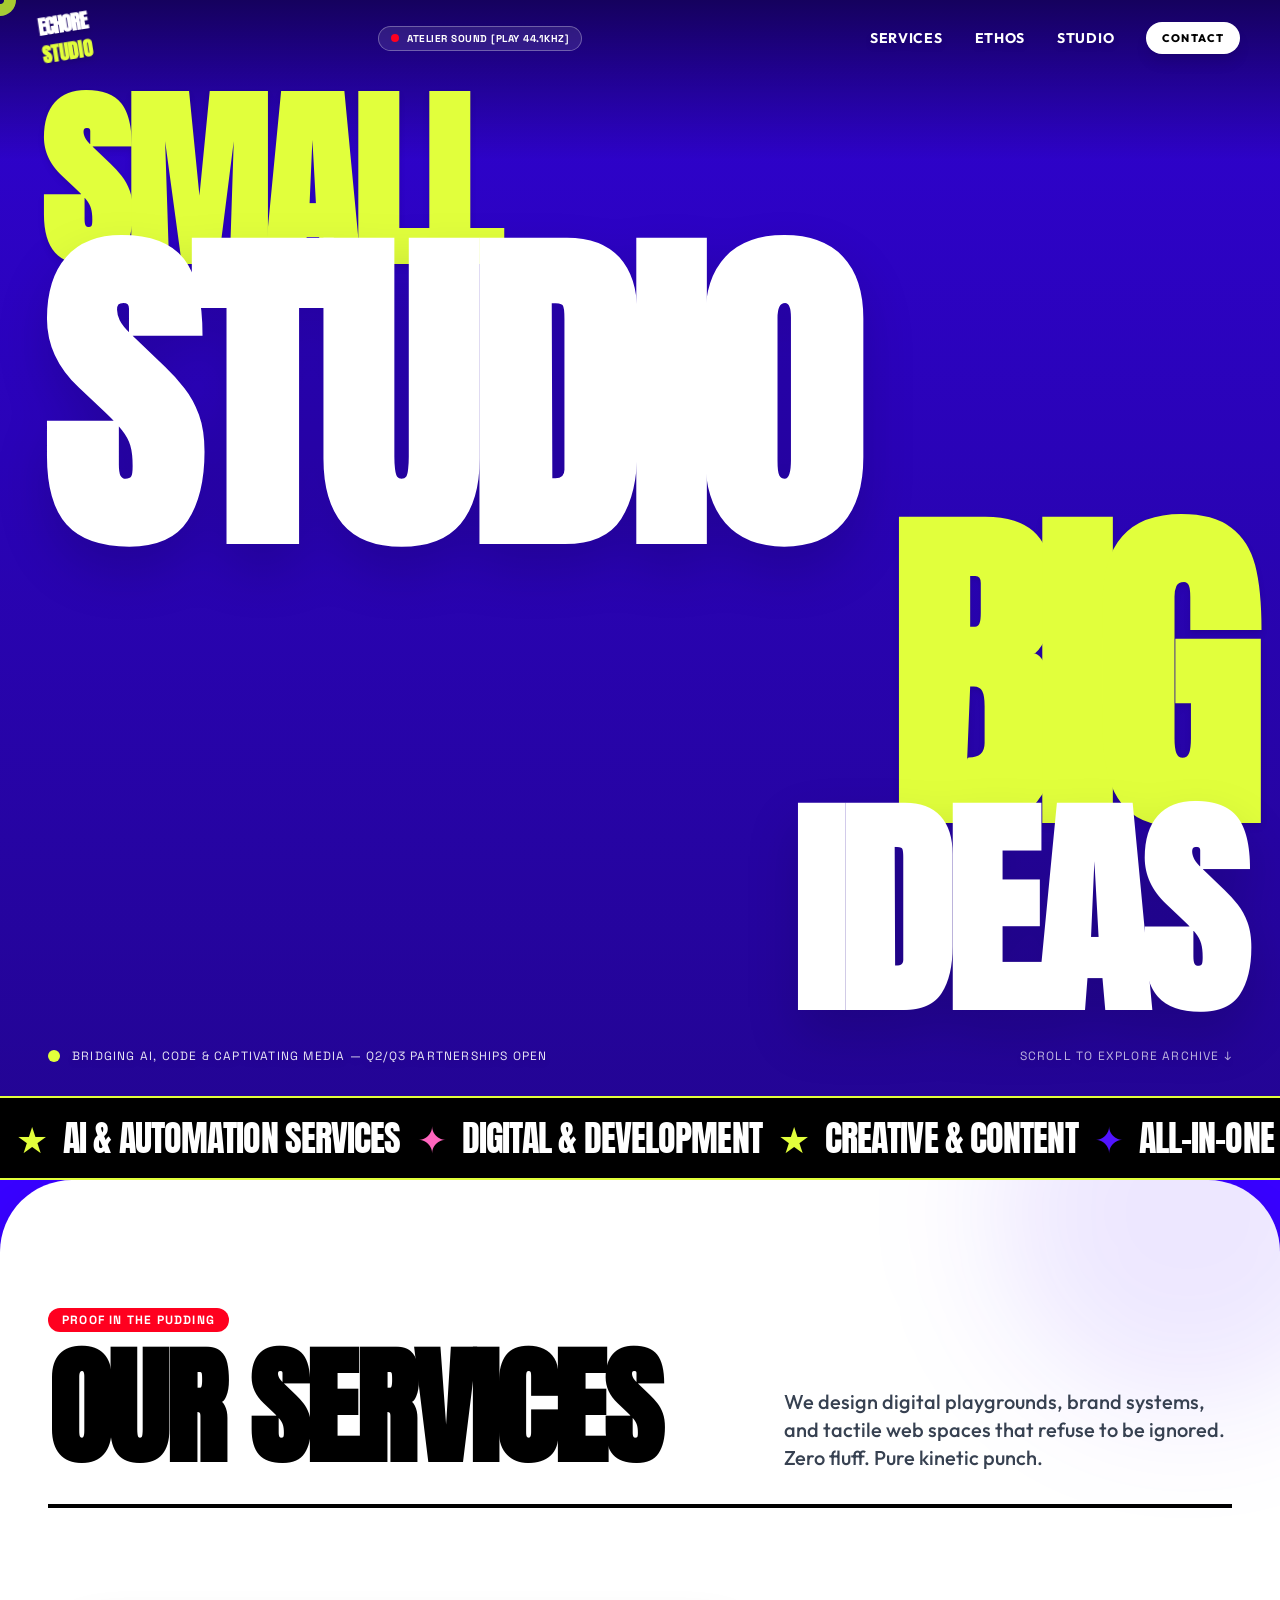
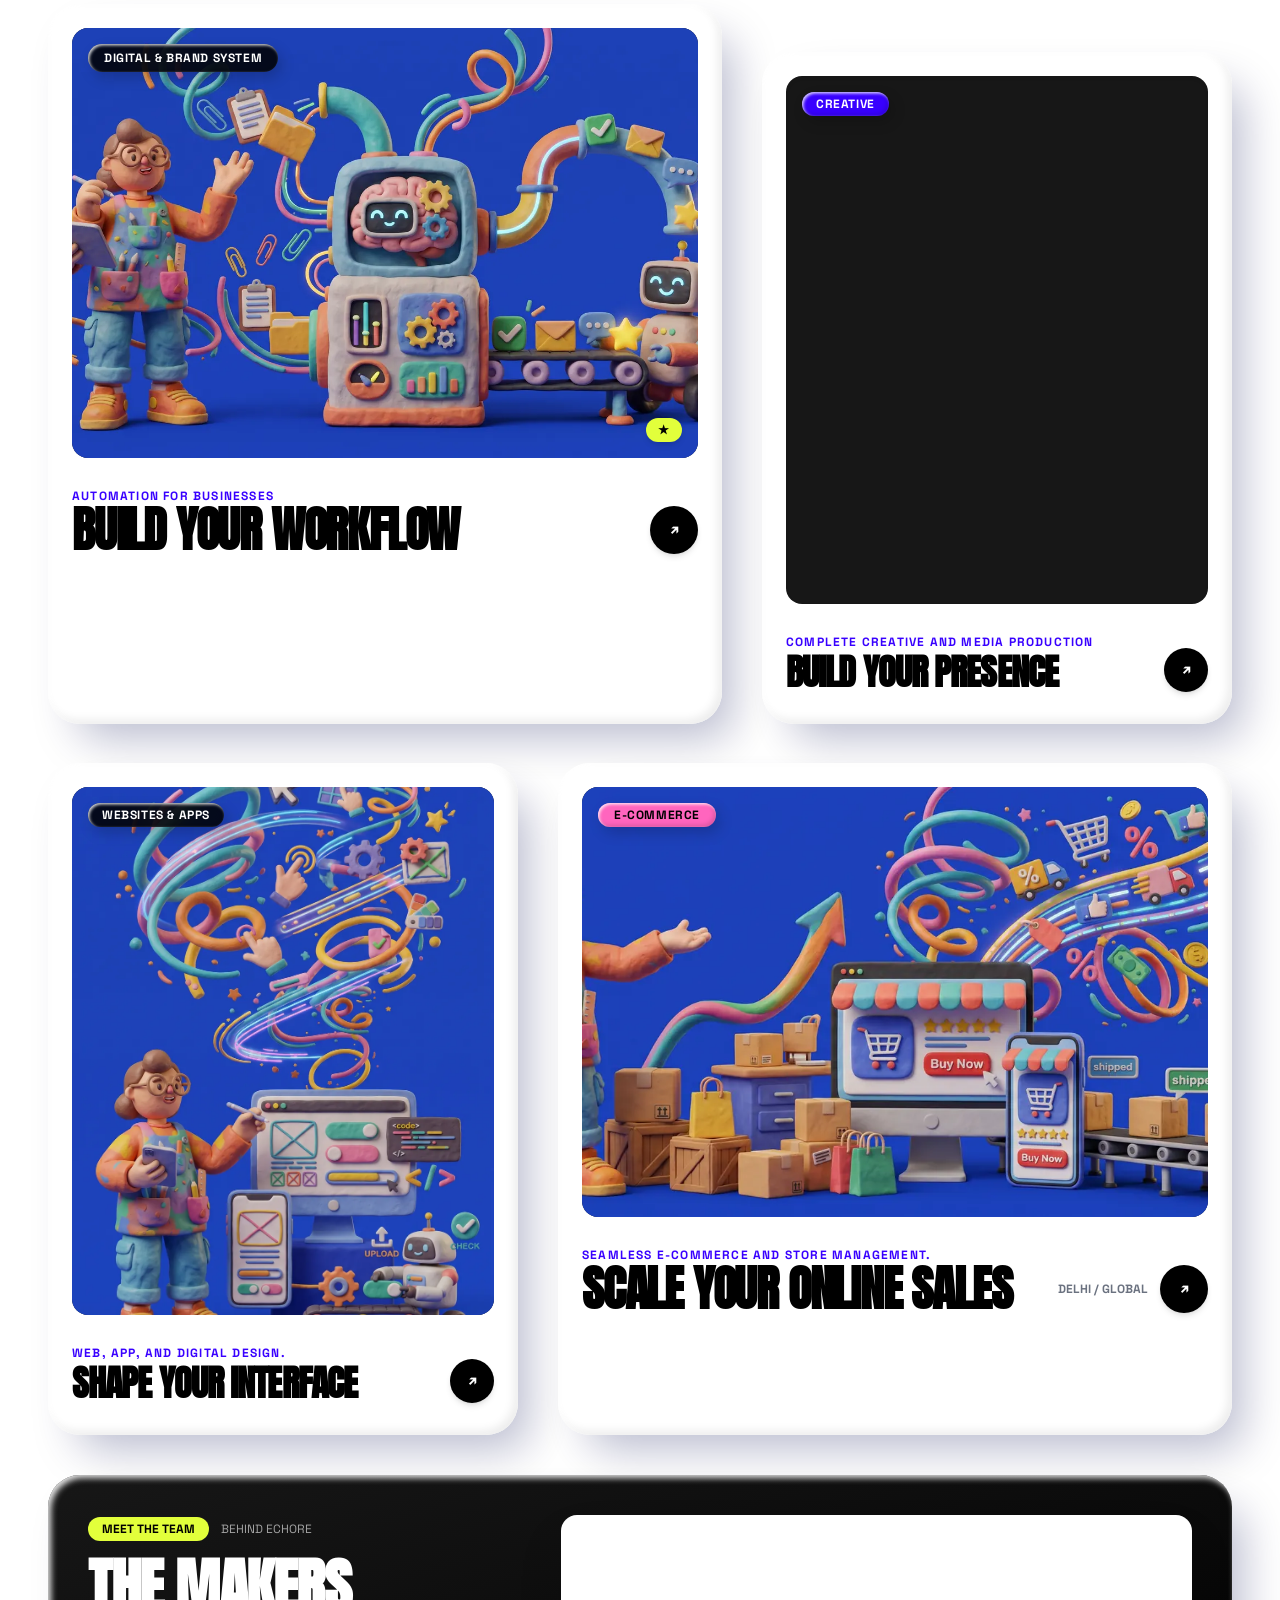
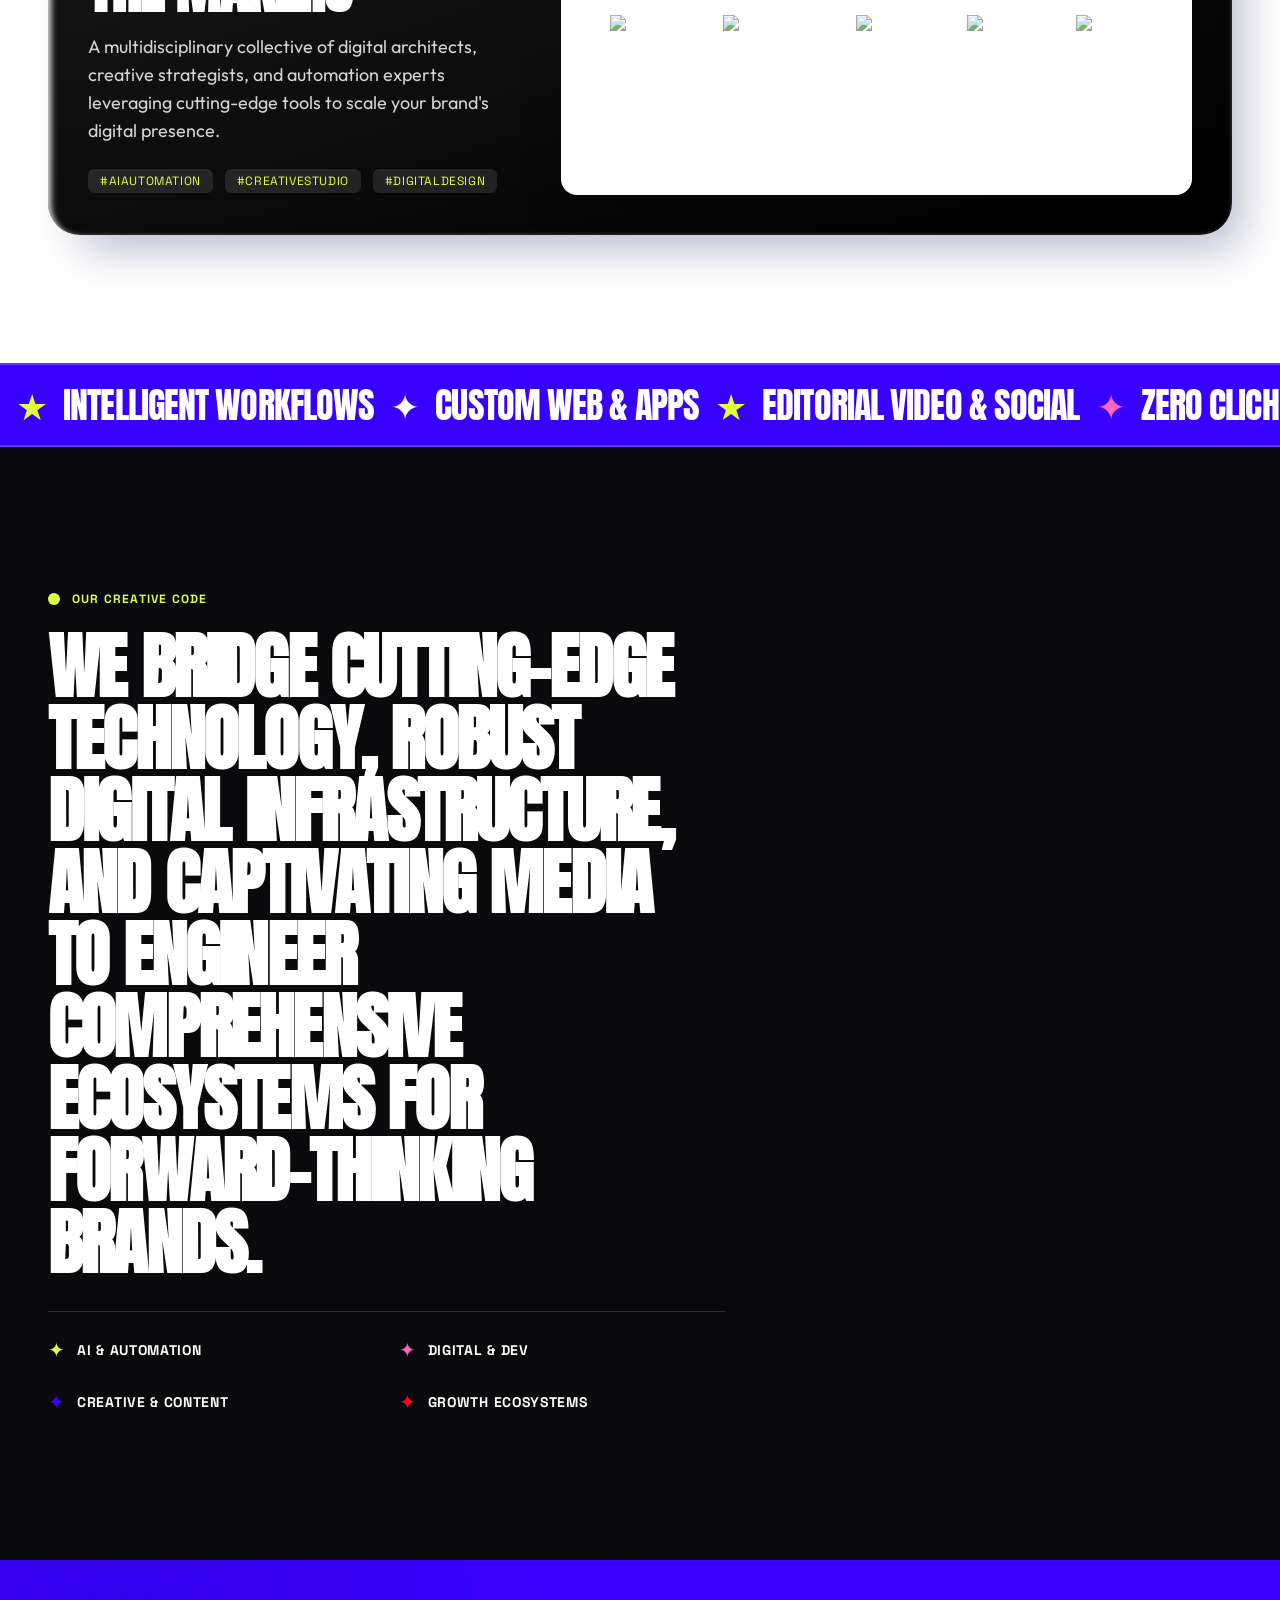
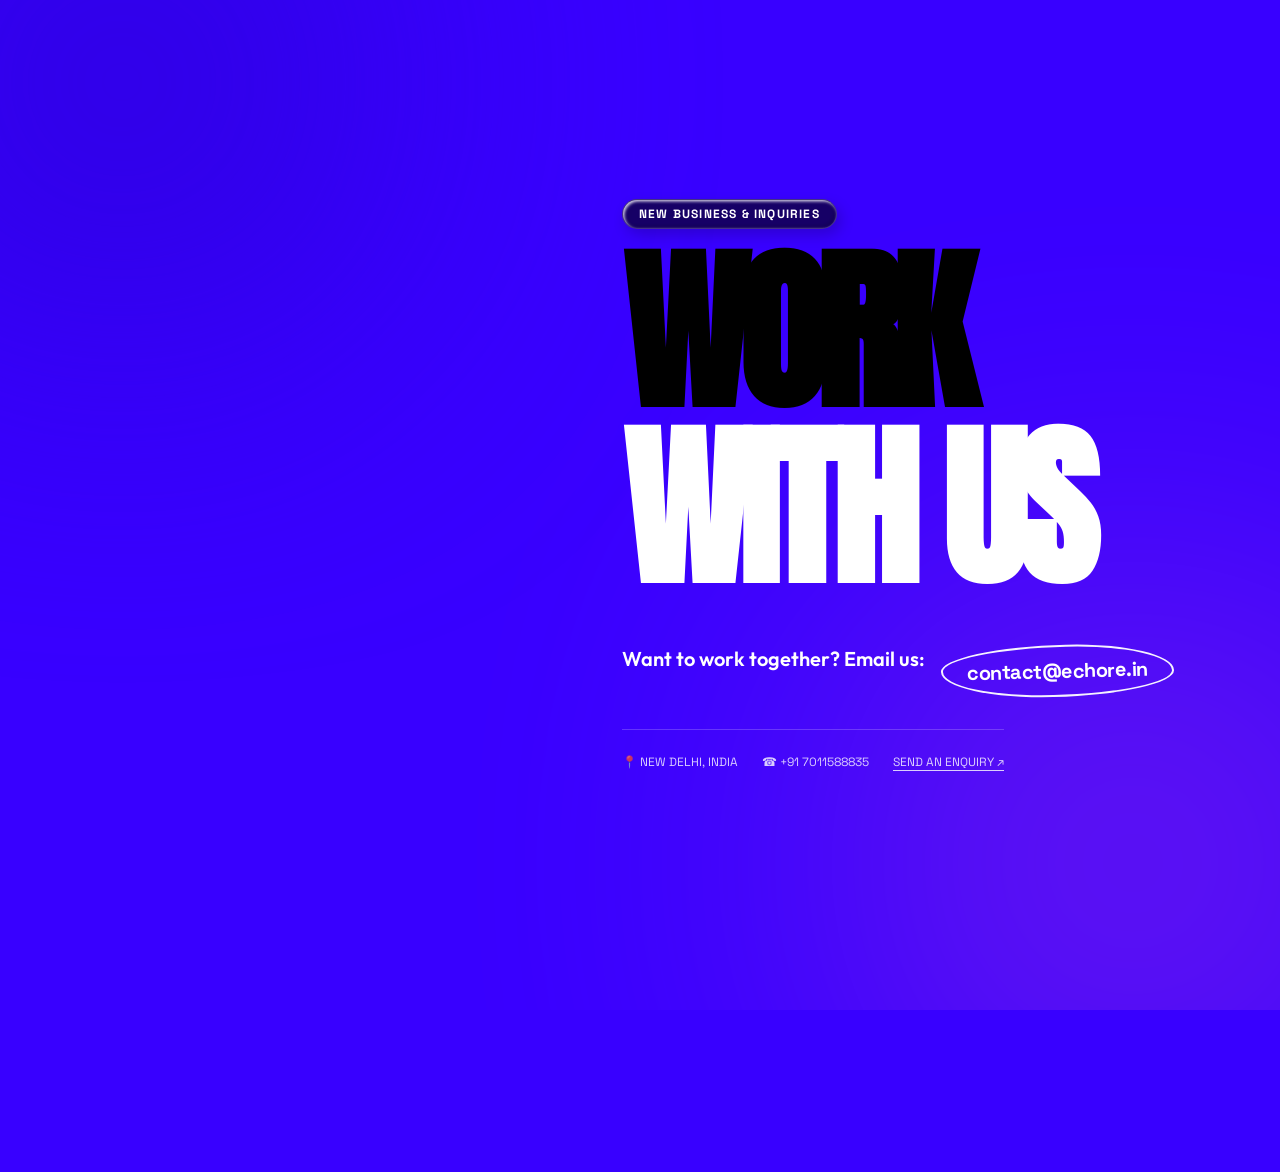
==== commit fb1e7c2f: "index.html" ====
--- a/index.html
+++ b/index.html
@@ -18,7 +18,7 @@
 <link rel="preconnect" href="https://fonts.gstatic.com" crossorigin>
 <link href="https://fonts.googleapis.com/css2?family=Anton&family=Outfit:wght@400;500;600;700;800&family=Space+Grotesk:wght@500;700&display=swap" rel="stylesheet" media="print" onload="this.media='all'">
 <noscript><link href="https://fonts.googleapis.com/css2?family=Anton&family=Outfit:wght@400;500;600;700;800&family=Space+Grotesk:wght@500;700&display=swap" rel="stylesheet"></noscript>
-<script type="application/ld+json">{"@context":"https://schema.org","@type":"Organization","name":"Echore","description":"Digital agency offering AI automation, creative content, web and app development and e-commerce solutions.","telephone":"+91 7011588835","email":"echore.agency@gmail.com","address":{"@type":"PostalAddress","addressLocality":"New Delhi","addressRegion":"Delhi","addressCountry":"IN"}}</script>
+<script type="application/ld+json">{"@context":"https://schema.org","@type":"Organization","name":"Echore","description":"Digital agency offering AI automation, creative content, web and app development and e-commerce solutions.","telephone":"+91 7011588835","email":"contact@echore.in","address":{"@type":"PostalAddress","addressLocality":"New Delhi","addressRegion":"Delhi","addressCountry":"IN"}}</script>
 <noscript><style>[data-reveal]{opacity:1!important;transform:none!important}.pre-load{display:none!important}.main-wrap{opacity:1!important}</style></noscript>
 
 <style data-purpose="masterwork-styles">
@@ -652,7 +652,7 @@
 
         <div class="mt-8 sm:mt-12 flex flex-col sm:flex-row sm:items-center gap-4 text-base sm:text-xl font-medium text-white items-center lg:items-start">
           <span class="font-sans font-semibold">Want to work together? Email us:</span>
-          <a aria-label="Send email to echore.agency@gmail.com" class="hand-drawn-pill inline-block px-6 py-2.5 text-white font-mono font-bold tracking-tight text-base sm:text-xl focus:outline-none cursor-pointer text-center" href="mailto:echore.agency@gmail.com">echore.agency@gmail.com</a>
+          <a aria-label="Send email to contact@echore.in" class="hand-drawn-pill inline-block px-6 py-2.5 text-white font-mono font-bold tracking-tight text-base sm:text-xl focus:outline-none cursor-pointer text-center" href="mailto:contact@echore.in">contact@echore.in</a>
         </div>
 
         <div class="mt-8 pt-6 border-t border-white/20 flex flex-wrap items-center justify-center lg:justify-start gap-4 sm:gap-6 font-mono text-xs text-white/80 uppercase">
